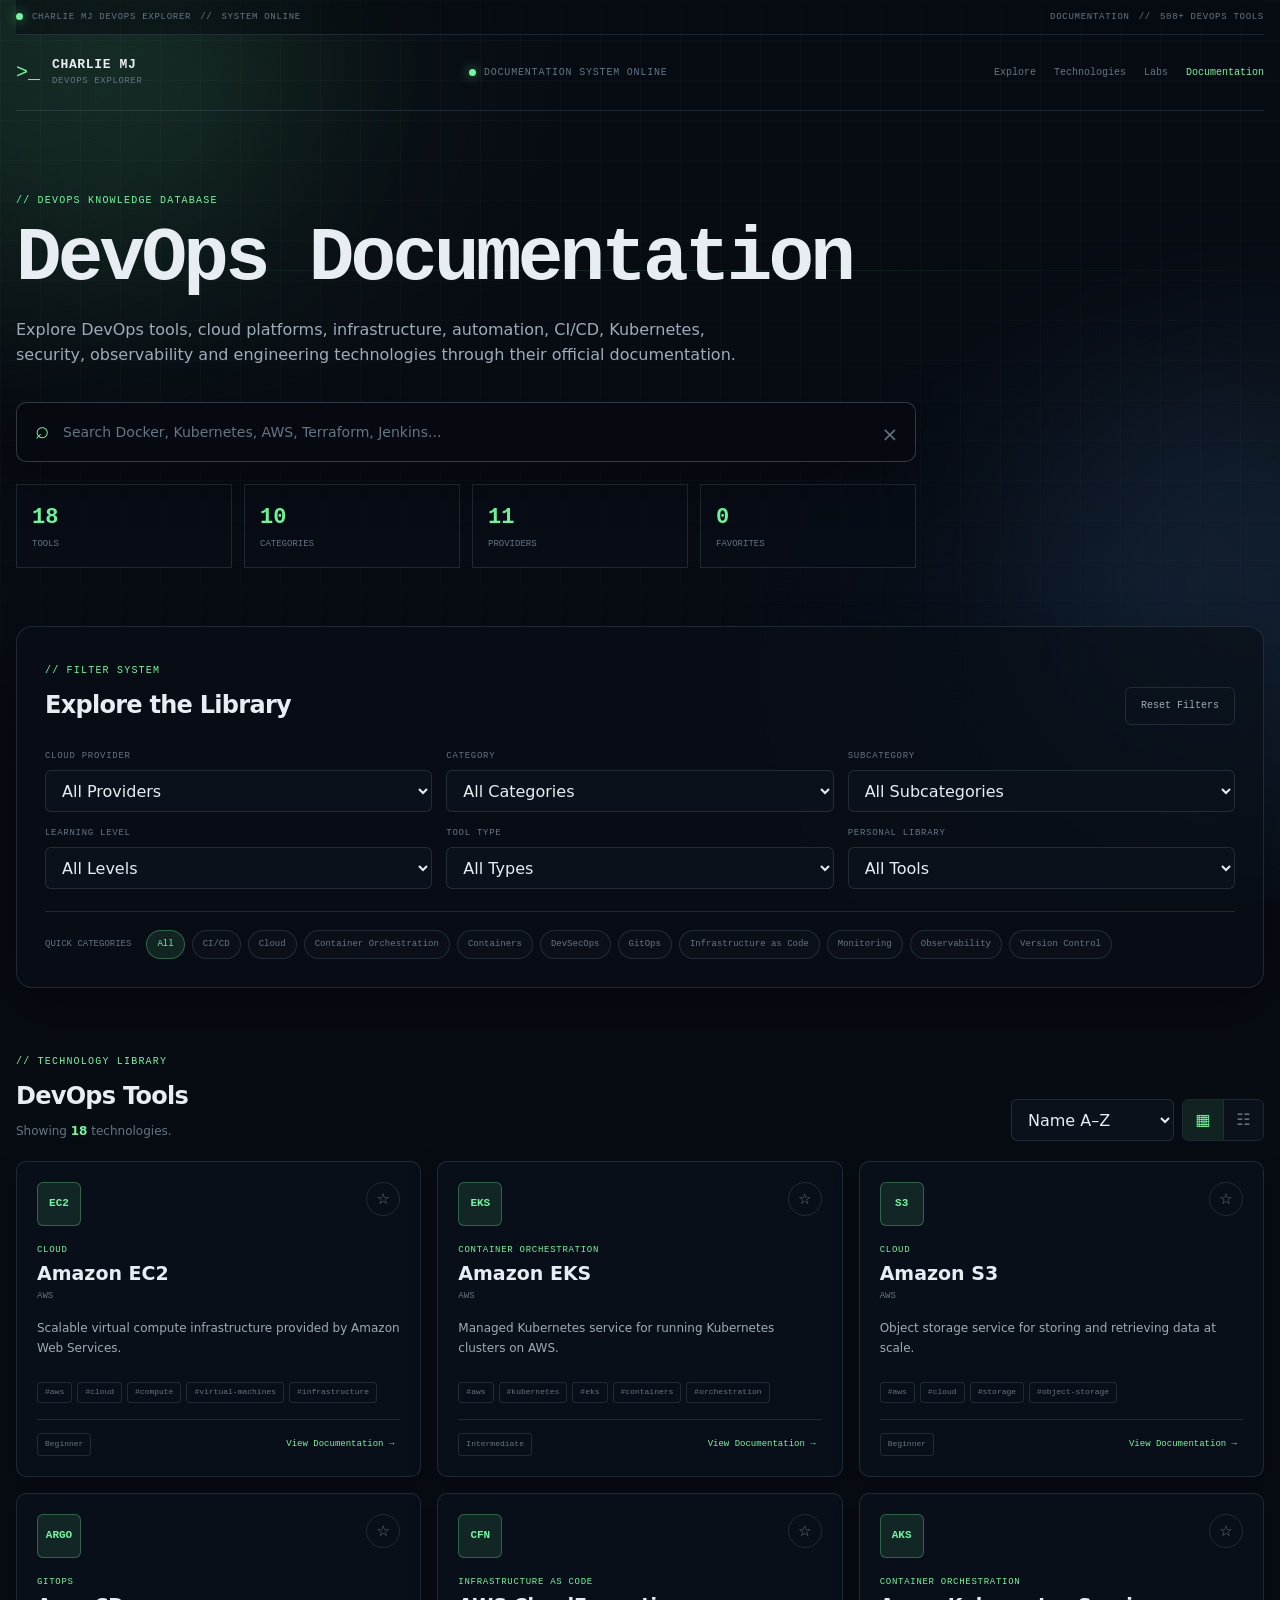
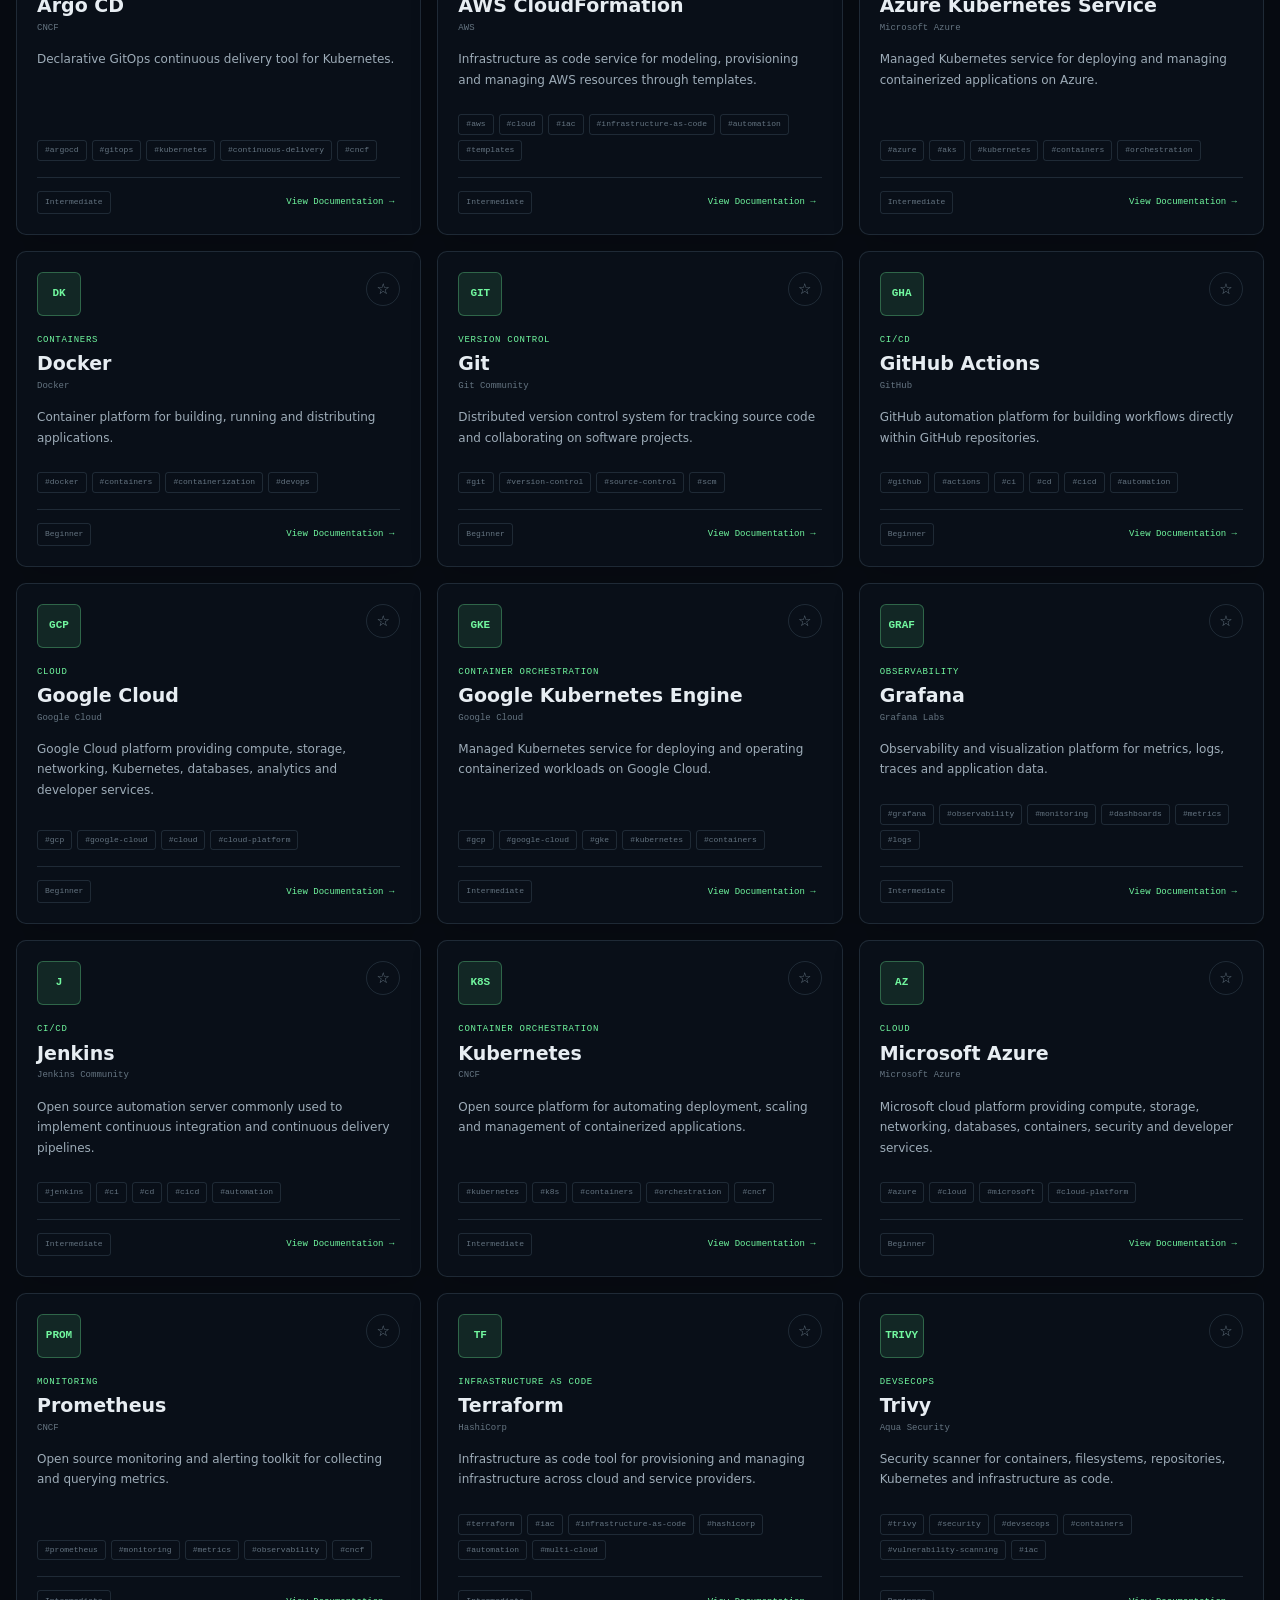
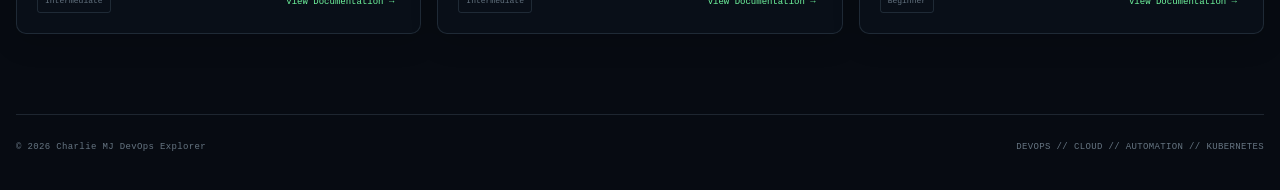
==== pages/devops-documentation/index.html @ eae9e8be "added new page" ====
<!DOCTYPE html>
<html lang="en">

<head>

    <!-- ================================================================
         CHARLIE MJ DEVOPS EXPLORER
         DEVOPS DOCUMENTATION LIBRARY
         ================================================================

         File:
             pages/devops-documentation/index.html

         Purpose:
             Dedicated documentation library for browsing DevOps tools,
             technologies, platforms, frameworks and official resources.

         Data source:
             ../../data/devops-tools.json

         Stylesheet:
             ./css/devops-documentation.css

         JavaScript:
             ./js/devops-documentation.js

         Main project:
             ../../index.html

         ================================================================
         PAGE FEATURES
         ================================================================

         - DevOps documentation search
         - Category filtering
         - Provider filtering
         - Subcategory filtering
         - Learning-level filtering
         - Tool-type filtering
         - Favorites
         - Recently viewed
         - Quick category filters
         - Grid view
         - List view
         - Sorting
         - Tool details modal
         - Official documentation links
         - Official website links
         - GitHub links
         - Tags
         - Related technologies
         - Result counter
         - Responsive layout

         ================================================================
         DESIGN
         ================================================================

         The documentation page uses the same Charlie MJ DevOps Explorer
         branding and technical interface style as the main application.

         ================================================================
    -->


    <!-- ================================================================
         BASIC DOCUMENT SETTINGS
         ================================================================ -->

    <meta charset="UTF-8">


    <!-- Responsive layout for desktop, tablet and mobile -->
    <meta
        name="viewport"
        content="width=device-width, initial-scale=1.0"
    >


    <!-- Search-engine / browser description -->
    <meta
        name="description"
        content="Charlie MJ DevOps Explorer official DevOps documentation library containing DevOps tools, cloud platforms, infrastructure as code, CI/CD, Kubernetes, security, monitoring and more."
    >


    <!-- Browser theme color -->
    <meta
        name="theme-color"
        content="#070b12"
    >


    <!-- Page title -->
    <title>
        DevOps Documentation | Charlie MJ DevOps Explorer
    </title>


    <!-- ================================================================
         FAVICON
         ================================================================

         The favicon is shared with the main application.

         Path from this page:
             pages/devops-documentation/

         Therefore:
             ../../assets/images/favicon.png
         ================================================================ -->

    <link
        rel="icon"
        href="../../assets/images/favicon.png"
    >


    <!-- ================================================================
         DOCUMENTATION PAGE STYLESHEET
         ================================================================ -->

    <link
        rel="stylesheet"
        href="./css/devops-documentation.css"
    >

</head>


<body>


    <!-- ================================================================
         BACKGROUND DECORATION
         ================================================================

         These elements provide the technical grid / terminal-style
         visual background used by the Charlie MJ DevOps Explorer UI.

         They are decorative only and are hidden from screen readers.
         ================================================================ -->

    <div
        class="page-background"
        aria-hidden="true"
    >

        <!-- Technical background grid -->
        <div class="background-grid"></div>

        <!-- Decorative glow -->
        <div class="background-glow background-glow-one"></div>

        <!-- Secondary decorative glow -->
        <div class="background-glow background-glow-two"></div>

        <!-- Terminal-style scan line -->
        <div class="scan-line"></div>

    </div>


    <!-- ================================================================
         APPLICATION SHELL
         ================================================================ -->

    <div class="app-shell">


        <!-- ============================================================
             TOP STATUS BAR
             ============================================================

             This matches the main Charlie MJ DevOps Explorer status
             branding.

             Example:

                 ● CHARLIE MJ DEVOPS EXPLORER
                 //
                 SYSTEM ONLINE

             Keep this branding consistent across all project pages.
             ============================================================ -->

        <div class="top-status">

            <div class="top-status-inner">


                <!-- ====================================================
                     STATUS BAR - LEFT SIDE
                     ==================================================== -->

                <div class="status-left">

                    <!-- Online indicator -->
                    <span
                        class="status-dot"
                        aria-hidden="true"
                    ></span>


                    <!-- Main project name -->
                    <span>
                        CHARLIE MJ DEVOPS EXPLORER
                    </span>


                    <!-- Terminal-style separator -->
                    <span>
                        //
                    </span>


                    <!-- Current system state -->
                    <span>
                        SYSTEM ONLINE
                    </span>

                </div>


                <!-- ====================================================
                     STATUS BAR - RIGHT SIDE
                     ==================================================== -->

                <div class="status-right">

                    <span>
                        DOCUMENTATION
                    </span>

                    <span>
                        //
                    </span>

                    <span>
                        508+ DEVOPS TOOLS
                    </span>

                </div>

            </div>

        </div>


        <!-- ============================================================
             MAIN SITE HEADER
             ============================================================ -->

        <header class="site-header">


            <!-- ========================================================
                 BRAND / TEXT LOGO
                 ========================================================

                 This is the main text-based Charlie MJ logo.

                 It links back to the root homepage.

                 The logo intentionally uses text instead of an image
                 so it remains lightweight and consistent with the
                 main application.
                 ======================================================== -->

            <div class="header-brand">

                <a
                    class="brand-link"
                    href="../../index.html"
                    aria-label="Return to Charlie MJ DevOps Explorer homepage"
                >

                    <!-- Terminal-style logo symbol -->
                    <span
                        class="brand-symbol"
                        aria-hidden="true"
                    >
                        &gt;_
                    </span>


                    <!-- Text logo -->
                    <span class="brand-copy">

                        <strong>
                            CHARLIE MJ
                        </strong>

                        <span>
                            DEVOPS EXPLORER
                        </span>

                    </span>

                </a>

            </div>


            <!-- ========================================================
                 HEADER SYSTEM STATUS
                 ======================================================== -->

            <div class="header-status">

                <!-- Online status indicator -->
                <span
                    class="status-dot"
                    aria-hidden="true"
                ></span>


                <span>
                    DOCUMENTATION SYSTEM ONLINE
                </span>

            </div>


            <!-- ========================================================
                 MAIN NAVIGATION
                 ========================================================

                 Links back to sections of the main homepage.

                 Documentation is marked active because this is the
                 current page.
                 ======================================================== -->

            <nav
                class="header-navigation"
                aria-label="Main navigation"
            >

                <!-- Main Explorer -->
                <a href="../../index.html">
                    Explore
                </a>


                <!-- Technologies section -->
                <a href="../../index.html#technologies">
                    Technologies
                </a>


                <!-- Labs section -->
                <a href="../../index.html#labs">
                    Labs
                </a>


                <!-- Current documentation page -->
                <a
                    class="active"
                    href="./"
                    aria-current="page"
                >
                    Documentation
                </a>

            </nav>

        </header>


        <!-- ============================================================
             MAIN CONTENT
             ============================================================ -->

        <main>


            <!-- ========================================================
                 DOCUMENTATION HERO
                 ======================================================== -->

            <section class="documentation-hero">


                <!-- Terminal-style section label -->
                <div class="hero-terminal-label">
                    // DEVOPS KNOWLEDGE DATABASE
                </div>


                <!-- Main page heading -->
                <h1>
                    DevOps Documentation
                </h1>


                <!-- Page description -->
                <p class="hero-description">

                    Explore DevOps tools, cloud platforms, infrastructure,
                    automation, CI/CD, Kubernetes, security, observability
                    and engineering technologies through their official
                    documentation.

                </p>


                <!-- ====================================================
                     DOCUMENTATION SEARCH
                     ==================================================== -->

                <div class="hero-search">

                    <!-- Accessible search label -->
                    <label
                        class="sr-only"
                        for="toolSearch"
                    >
                        Search DevOps tools
                    </label>


                    <!-- Search icon -->
                    <span
                        class="search-icon"
                        aria-hidden="true"
                    >
                        ⌕
                    </span>


                    <!-- Search input -->
                    <input
                        id="toolSearch"
                        type="search"
                        placeholder="Search Docker, Kubernetes, AWS, Terraform, Jenkins..."
                        autocomplete="off"
                        spellcheck="false"
                    >


                    <!-- Clear search button -->
                    <button
                        id="clearSearch"
                        class="search-clear"
                        type="button"
                        aria-label="Clear search"
                    >
                        ×
                    </button>

                </div>


                <!-- ====================================================
                     DOCUMENTATION STATISTICS
                     ==================================================== -->

                <div class="documentation-stats">


                    <!-- Total tools -->
                    <div class="stat-card">

                        <span
                            id="totalTools"
                            class="stat-value"
                        >
                            0
                        </span>

                        <span class="stat-label">
                            Tools
                        </span>

                    </div>


                    <!-- Total categories -->
                    <div class="stat-card">

                        <span
                            id="totalCategories"
                            class="stat-value"
                        >
                            0
                        </span>

                        <span class="stat-label">
                            Categories
                        </span>

                    </div>


                    <!-- Total providers -->
                    <div class="stat-card">

                        <span
                            id="totalProviders"
                            class="stat-value"
                        >
                            0
                        </span>

                        <span class="stat-label">
                            Providers
                        </span>

                    </div>


                    <!-- User favorites -->
                    <div class="stat-card">

                        <span
                            id="favoriteCount"
                            class="stat-value"
                        >
                            0
                        </span>

                        <span class="stat-label">
                            Favorites
                        </span>

                    </div>

                </div>

            </section>


            <!-- ========================================================
                 FILTER SYSTEM
                 ======================================================== -->

            <section class="filter-section">


                <!-- Section heading -->
                <div class="section-heading">

                    <div>

                        <span class="section-kicker">
                            // FILTER SYSTEM
                        </span>

                        <h2>
                            Explore the Library
                        </h2>

                    </div>


                    <!-- Reset all filters -->
                    <button
                        id="clearFilters"
                        class="secondary-button"
                        type="button"
                    >
                        Reset Filters
                    </button>

                </div>


                <!-- ====================================================
                     FILTER CONTROLS
                     ==================================================== -->

                <div class="filters-grid">


                    <!-- ==================================================
                         CLOUD PROVIDER FILTER
                         ================================================== -->

                    <div class="filter-control">

                        <label for="providerFilter">
                            Cloud Provider
                        </label>

                        <select id="providerFilter">

                            <option value="all">
                                All Providers
                            </option>

                        </select>

                    </div>


                    <!-- ==================================================
                         CATEGORY FILTER
                         ================================================== -->

                    <div class="filter-control">

                        <label for="categoryFilter">
                            Category
                        </label>

                        <select id="categoryFilter">

                            <option value="all">
                                All Categories
                            </option>

                        </select>

                    </div>


                    <!-- ==================================================
                         SUBCATEGORY FILTER
                         ================================================== -->

                    <div class="filter-control">

                        <label for="subcategoryFilter">
                            Subcategory
                        </label>

                        <select id="subcategoryFilter">

                            <option value="all">
                                All Subcategories
                            </option>

                        </select>

                    </div>


                    <!-- ==================================================
                         LEARNING LEVEL FILTER
                         ================================================== -->

                    <div class="filter-control">

                        <label for="levelFilter">
                            Learning Level
                        </label>

                        <select id="levelFilter">

                            <option value="all">
                                All Levels
                            </option>

                            <option value="Beginner">
                                Beginner
                            </option>

                            <option value="Intermediate">
                                Intermediate
                            </option>

                            <option value="Advanced">
                                Advanced
                            </option>

                        </select>

                    </div>


                    <!-- ==================================================
                         TOOL TYPE FILTER
                         ================================================== -->

                    <div class="filter-control">

                        <label for="typeFilter">
                            Tool Type
                        </label>

                        <select id="typeFilter">

                            <option value="all">
                                All Types
                            </option>

                        </select>

                    </div>


                    <!-- ==================================================
                         PERSONAL LIBRARY FILTER
                         ================================================== -->

                    <div class="filter-control">

                        <label for="favoriteFilter">
                            Personal Library
                        </label>

                        <select id="favoriteFilter">

                            <option value="all">
                                All Tools
                            </option>

                            <option value="favorites">
                                Favorites
                            </option>

                            <option value="recent">
                                Recently Viewed
                            </option>

                        </select>

                    </div>

                </div>


                <!-- ====================================================
                     QUICK CATEGORY FILTERS
                     ==================================================== -->

                <div class="category-toolbar">


                    <!-- Toolbar title -->
                    <span class="toolbar-label">
                        Quick Categories
                    </span>


                    <!--
                        JavaScript dynamically creates category buttons
                        inside this container.
                    -->
                    <div
                        id="categoryChips"
                        class="category-chips"
                    ></div>

                </div>

            </section>


            <!-- ========================================================
                 RESULTS TOOLBAR
                 ======================================================== -->

            <section class="results-toolbar">


                <!-- ====================================================
                     RESULTS INFORMATION
                     ==================================================== -->

                <div class="results-summary">

                    <span class="section-kicker">
                        // TECHNOLOGY LIBRARY
                    </span>

                    <h2>
                        DevOps Tools
                    </h2>

                    <p>

                        Showing

                        <strong id="resultCount">
                            0
                        </strong>

                        technologies.

                    </p>

                </div>


                <!-- ====================================================
                     RESULTS CONTROLS
                     ==================================================== -->

                <div class="results-controls">


                    <!-- Sort selector -->
                    <label
                        class="sr-only"
                        for="sortSelect"
                    >
                        Sort tools
                    </label>


                    <select id="sortSelect">

                        <option value="name-asc">
                            Name A–Z
                        </option>

                        <option value="name-desc">
                            Name Z–A
                        </option>

                        <option value="category">
                            Category
                        </option>

                        <option value="level">
                            Learning Level
                        </option>

                    </select>


                    <!-- ==================================================
                         GRID / LIST VIEW SWITCHER
                         ================================================== -->

                    <div
                        class="view-switcher"
                        aria-label="Change result view"
                    >


                        <!-- Grid view -->
                        <button
                            id="gridViewButton"
                            class="view-button active"
                            type="button"
                            aria-label="Grid view"
                            title="Grid view"
                            aria-pressed="true"
                        >
                            ▦
                        </button>


                        <!-- List view -->
                        <button
                            id="listViewButton"
                            class="view-button"
                            type="button"
                            aria-label="List view"
                            title="List view"
                            aria-pressed="false"
                        >
                            ☷
                        </button>

                    </div>

                </div>

            </section>


            <!-- ========================================================
                 DEVOPS TOOL GRID
                 ========================================================

                 JavaScript dynamically renders the documentation cards
                 into this container.
                 ======================================================== -->

            <section
                id="toolGrid"
                class="tool-grid"
                aria-live="polite"
                aria-label="DevOps documentation tools"
            >

                <!--
                    Tool cards are generated by:

                        js/devops-documentation.js
                -->

            </section>


            <!-- ========================================================
                 EMPTY SEARCH STATE
                 ======================================================== -->

            <section
                id="emptyState"
                class="empty-state hidden"
                aria-live="polite"
            >

                <!-- Empty-state icon -->
                <div
                    class="empty-icon"
                    aria-hidden="true"
                >
                    ∅
                </div>


                <!-- Empty-state heading -->
                <h2>
                    No tools found
                </h2>


                <!-- Empty-state description -->
                <p>
                    Try another search term or reset your filters.
                </p>


                <!-- Reset search button -->
                <button
                    id="emptyResetButton"
                    class="primary-button"
                    type="button"
                >
                    Reset Search
                </button>

            </section>

        </main>


        <!-- ============================================================
             TOOL DETAILS MODAL
             ============================================================

             This modal displays detailed information about the selected
             DevOps technology.

             The JavaScript controller fills the fields dynamically.
             ============================================================ -->

        <div
            id="toolModal"
            class="modal hidden"
            role="dialog"
            aria-modal="true"
            aria-labelledby="modalToolName"
        >


            <!-- Modal background overlay -->
            <div class="modal-overlay"></div>


            <!-- Modal content -->
            <div class="modal-panel">


                <!-- ====================================================
                     CLOSE MODAL BUTTON
                     ==================================================== -->

                <button
                    id="closeModal"
                    class="modal-close"
                    type="button"
                    aria-label="Close tool details"
                >
                    ×
                </button>


                <!-- ====================================================
                     MODAL TOOL HEADER
                     ==================================================== -->

                <div class="modal-header">


                    <!-- Tool icon / abbreviation -->
                    <div
                        id="modalToolIcon"
                        class="modal-tool-icon"
                    >
                        DEV
                    </div>


                    <!-- Tool identity -->
                    <div>


                        <!-- Tool category -->
                        <span
                            id="modalToolCategory"
                            class="tool-category"
                        >
                            Category
                        </span>


                        <!-- Tool name -->
                        <h2 id="modalToolName">
                            Tool
                        </h2>


                        <!-- Tool provider -->
                        <p id="modalToolProvider">
                            Provider
                        </p>

                    </div>

                </div>


                <!-- ====================================================
                     TOOL DESCRIPTION
                     ==================================================== -->

                <p
                    id="modalToolDescription"
                    class="modal-description"
                >
                    Tool description.
                </p>


                <!-- ====================================================
                     TOOL METADATA
                     ==================================================== -->

                <div
                    id="modalToolMeta"
                    class="modal-meta"
                >

                    <!--
                        JavaScript inserts metadata such as:

                        - Learning level
                        - Tool type
                        - Category
                        - Subcategory
                        - Provider
                    -->

                </div>


                <!-- ====================================================
                     OFFICIAL RESOURCES
                     ==================================================== -->

                <div class="modal-section">

                    <h3>
                        Official Resources
                    </h3>


                    <div
                        id="modalToolLinks"
                        class="resource-links"
                    >

                        <!--
                            JavaScript inserts:

                            - Official website
                            - Official documentation
                            - GitHub repository
                        -->

                    </div>

                </div>


                <!-- ====================================================
                     TOOL TAGS
                     ==================================================== -->

                <div class="modal-section">

                    <h3>
                        Tags
                    </h3>


                    <div
                        id="modalToolTags"
                        class="tool-tags"
                    >

                        <!-- JavaScript inserts tool tags -->

                    </div>

                </div>


                <!-- ====================================================
                     RELATED TECHNOLOGIES
                     ==================================================== -->

                <div class="modal-section">

                    <h3>
                        Related Technologies
                    </h3>


                    <div
                        id="modalRelatedTools"
                        class="related-tools"
                    >

                        <!--
                            JavaScript inserts related DevOps
                            technologies here.
                        -->

                    </div>

                </div>

            </div>

        </div>


        <!-- ============================================================
             SITE FOOTER
             ============================================================ -->

        <footer class="site-footer">


            <!-- Project copyright -->
            <div>
                © 2026 Charlie MJ DevOps Explorer
            </div>


            <!-- Project technology categories -->
            <div>
                DEVOPS // CLOUD // AUTOMATION // KUBERNETES
            </div>

        </footer>

    </div>


    <!-- ================================================================
         DOCUMENTATION JAVASCRIPT
         ================================================================

         File:
             pages/devops-documentation/js/devops-documentation.js

         The script is loaded after the page markup.

         "defer" ensures the browser parses the HTML first while still
         allowing the script to load without blocking page rendering.

         The JavaScript is responsible for:

             - Loading devops-tools.json
             - Rendering tools
             - Search
             - Filters
             - Sorting
             - Favorites
             - Recently viewed
             - Grid / list view
             - Modal
             - Statistics
             - Category chips
             - Official resource links
             - Related technologies

         ================================================================ -->

    <script
        src="./js/devops-documentation.js"
        defer
    ></script>


</body>

</html>
---- pages/devops-documentation/css/devops-documentation.css ----
/*
================================================================
Charlie MJ DevOps Explorer
DevOps Documentation Library
================================================================

File:
    pages/devops-documentation/css/devops-documentation.css

Purpose:
    Page-specific styling for the DevOps Documentation Library.

Design goals:
    - Match the main Charlie MJ DevOps Explorer visual language.
    - Dark developer-dashboard interface.
    - Technical grid background.
    - Green terminal-style accents.
    - Responsive documentation cards.
    - Desktop grid and compact list views.
    - Search and filter interface.
    - Documentation statistics.
    - Tool details modal.
    - Accessible focus states.
    - Responsive mobile navigation.
    - Reusable CSS variables.

Important:
    This stylesheet belongs only to the documentation page.

    It does NOT modify the root:
        index.html
        css/style.css

================================================================
*/


/* ================================================================
   ROOT VARIABLES
   ================================================================ */

:root {

    /* ------------------------------------------------------------
       Main background colors
       ------------------------------------------------------------ */

    --bg-main: #070b12;

    --bg-secondary: #0b111a;

    --bg-card: rgba(10, 17, 26, 0.86);

    --bg-card-hover: rgba(15, 25, 36, 0.96);


    /* ------------------------------------------------------------
       Border colors
       ------------------------------------------------------------ */

    --border: rgba(126, 150, 170, 0.20);

    --border-strong: rgba(126, 150, 170, 0.35);


    /* ------------------------------------------------------------
       Text colors
       ------------------------------------------------------------ */

    --text-main: #e7edf2;

    --text-secondary: #9eacb8;

    --text-muted: #667582;


    /* ------------------------------------------------------------
       Accent colors
       ------------------------------------------------------------ */

    --accent: #71f79f;

    --accent-soft: rgba(113, 247, 159, 0.10);

    --accent-border: rgba(113, 247, 159, 0.30);


    /* ------------------------------------------------------------
       Supporting colors
       ------------------------------------------------------------ */

    --warning: #f4c95d;

    --danger: #ff6b6b;

    --info: #69b7ff;


    /* ------------------------------------------------------------
       Shadows
       ------------------------------------------------------------ */

    --shadow:
        0 18px 50px rgba(0, 0, 0, 0.30);


    /* ------------------------------------------------------------
       Border radius
       ------------------------------------------------------------ */

    --radius-small: 6px;

    --radius-medium: 10px;

    --radius-large: 16px;


    /* ------------------------------------------------------------
       Main content width
       ------------------------------------------------------------ */

    --content-width: 1440px;


    /* ------------------------------------------------------------
       Monospace font
       ------------------------------------------------------------ */

    --font-mono:
        "SFMono-Regular",
        Consolas,
        "Liberation Mono",
        Menlo,
        monospace;


    /* ------------------------------------------------------------
       Standard interface font
       ------------------------------------------------------------ */

    --font-sans:
        Inter,
        ui-sans-serif,
        system-ui,
        -apple-system,
        BlinkMacSystemFont,
        "Segoe UI",
        sans-serif;

}


/* ================================================================
   GLOBAL RESET
   ================================================================ */

* {
    box-sizing: border-box;
}


/* Smooth anchor scrolling */
html {
    scroll-behavior: smooth;
}


/* Main document body */
body {

    margin: 0;

    min-height: 100vh;

    background: var(--bg-main);

    color: var(--text-main);

    font-family: var(--font-sans);

    line-height: 1.6;

}


/* Consistent form typography */
button,
input,
select {
    font: inherit;
}


/* Remove mobile tap highlight */
button,
a {
    -webkit-tap-highlight-color: transparent;
}


/* Default link appearance */
a {

    color: inherit;

    text-decoration: none;

}


/* ================================================================
   ACCESSIBILITY
   ================================================================ */

/*
    Screen-reader-only elements.

    Used for labels that should remain accessible to assistive
    technologies without being visually displayed.
*/

.sr-only {

    position: absolute;

    width: 1px;

    height: 1px;

    padding: 0;

    margin: -1px;

    overflow: hidden;

    clip: rect(0, 0, 0, 0);

    white-space: nowrap;

    border: 0;

}


/* ================================================================
   BACKGROUND
   ================================================================ */

.page-background {

    position: fixed;

    inset: 0;

    z-index: -1;

    overflow: hidden;

    pointer-events: none;

    background:

        radial-gradient(
            circle at 15% 10%,
            rgba(113, 247, 159, 0.055),
            transparent 28%
        ),

        radial-gradient(
            circle at 85% 75%,
            rgba(50, 130, 255, 0.045),
            transparent 30%
        ),

        var(--bg-main);

}


/* Technical grid */
.background-grid {

    position: absolute;

    inset: 0;

    background-image:

        linear-gradient(
            rgba(255, 255, 255, 0.025) 1px,
            transparent 1px
        ),

        linear-gradient(
            90deg,
            rgba(255, 255, 255, 0.025) 1px,
            transparent 1px
        );

    background-size: 40px 40px;

    mask-image:

        linear-gradient(
            to bottom,
            black 0%,
            rgba(0, 0, 0, 0.75) 55%,
            transparent 100%
        );

}


/* Decorative background glow */
.background-glow {

    position: absolute;

    width: 450px;

    height: 450px;

    border-radius: 50%;

    filter: blur(100px);

    opacity: 0.10;

}


/* Green glow */
.background-glow-one {

    top: -180px;

    left: -180px;

    background: var(--accent);

}


/* Blue glow */
.background-glow-two {

    right: -200px;

    bottom: 10%;

    background: var(--info);

}


/* Terminal-style scan line */
.scan-line {

    position: absolute;

    left: 0;

    right: 0;

    top: 30%;

    height: 1px;

    background:

        linear-gradient(
            90deg,
            transparent,
            rgba(113, 247, 159, 0.12),
            transparent
        );

}


/* ================================================================
   APPLICATION SHELL
   ================================================================ */

.app-shell {

    width:
        min(
            calc(100% - 32px),
            var(--content-width)
        );

    margin: 0 auto;

}


/* ================================================================
   TOP STATUS BAR
   ================================================================

   This section matches the status-bar style used by the main
   Charlie MJ DevOps Explorer homepage.

   Example:

       ● CHARLIE MJ DEVOPS EXPLORER
       //
       SYSTEM ONLINE

   The documentation page adds a small documentation indicator
   on the right side.
   ================================================================ */

.top-status {

    width: 100%;

    border-bottom:
        1px solid var(--border);

    background:
        rgba(7, 11, 18, 0.55);

}


/* Inner status-bar container */
.top-status-inner {

    display: flex;

    align-items: center;

    justify-content: space-between;

    gap: 20px;

    min-height: 34px;

    color: var(--text-muted);

    font-family: var(--font-mono);

    font-size: 9px;

    letter-spacing: 0.08em;

    text-transform: uppercase;

}


/* Left side of status bar */
.status-left {

    display: flex;

    align-items: center;

    flex-wrap: wrap;

    gap: 9px;

}


/* Right side of status bar */
.status-right {

    display: flex;

    align-items: center;

    flex-wrap: wrap;

    justify-content: flex-end;

    gap: 9px;

    color: var(--text-muted);

}


/* Online indicator */
.status-dot {

    width: 7px;

    height: 7px;

    flex: 0 0 7px;

    border-radius: 50%;

    background: var(--accent);

    box-shadow:
        0 0 12px rgba(113, 247, 159, 0.70);

}


/* ================================================================
   MAIN HEADER
   ================================================================ */

.site-header {

    display: grid;

    grid-template-columns:
        auto
        1fr
        auto;

    align-items: center;

    gap: 30px;

    min-height: 76px;

    border-bottom:
        1px solid var(--border);

}


/* ================================================================
   TEXT BRAND / LOGO
   ================================================================ */

.brand-link {

    display: inline-flex;

    align-items: center;

    gap: 12px;

}


/* Terminal logo symbol */
.brand-symbol {

    color: var(--accent);

    font-family: var(--font-mono);

    font-size: 20px;

}


/* Brand text */
.brand-copy {

    display: flex;

    flex-direction: column;

    line-height: 1.1;

    font-family: var(--font-mono);

    letter-spacing: 0.04em;

}


/* Main brand name */
.brand-copy strong {

    font-size: 13px;

}


/* Secondary brand name */
.brand-copy span {

    margin-top: 4px;

    color: var(--text-muted);

    font-size: 9px;

}


/* ================================================================
   HEADER SYSTEM STATUS
   ================================================================ */

.header-status {

    justify-self: center;

    display: flex;

    align-items: center;

    gap: 8px;

    color: var(--text-muted);

    font-family: var(--font-mono);

    font-size: 10px;

    letter-spacing: 0.08em;

}


/* ================================================================
   HEADER NAVIGATION
   ================================================================ */

.header-navigation {

    display: flex;

    align-items: center;

    gap: 18px;

    font-family: var(--font-mono);

    font-size: 10px;

    color: var(--text-muted);

}


/* Navigation hover / active state */
.header-navigation a {

    transition:
        color 160ms ease,
        opacity 160ms ease;

}


/* Active navigation item */
.header-navigation a:hover,
.header-navigation a.active {

    color: var(--accent);

}


/* ================================================================
   HERO
   ================================================================ */

.documentation-hero {

    padding:
        82px
        0
        58px;

}


/* Terminal section label */
.hero-terminal-label,
.section-kicker {

    color: var(--accent);

    font-family: var(--font-mono);

    font-size: 10px;

    letter-spacing: 0.12em;

    text-transform: uppercase;

}


/* Main documentation title */
.documentation-hero h1 {

    max-width: 900px;

    margin:
        12px
        0
        18px;

    font-family: var(--font-mono);

    font-size:
        clamp(36px, 6vw, 76px);

    line-height: 1.02;

    letter-spacing: -0.05em;

}


/* Hero description */
.hero-description {

    max-width: 760px;

    margin: 0;

    color: var(--text-secondary);

    font-size: 16px;

}


/* ================================================================
   DOCUMENTATION SEARCH
   ================================================================ */

.hero-search {

    position: relative;

    display: flex;

    align-items: center;

    max-width: 900px;

    margin-top: 34px;

    border:
        1px solid var(--border-strong);

    border-radius: var(--radius-medium);

    background:
        rgba(6, 10, 16, 0.84);

    box-shadow: var(--shadow);

    transition:
        border-color 160ms ease,
        box-shadow 160ms ease;

}


/* Search focus state */
.hero-search:focus-within {

    border-color: var(--accent-border);

    box-shadow:
        0 0 0 3px
        rgba(113, 247, 159, 0.05);

}


/* Search icon */
.search-icon {

    padding-left: 18px;

    color: var(--accent);

    font-family: var(--font-mono);

    font-size: 24px;

}


/* Search input */
.hero-search input {

    width: 100%;

    padding:
        18px
        44px
        18px
        14px;

    border: 0;

    outline: 0;

    background: transparent;

    color: var(--text-main);

    font-size: 14px;

}


/* Search placeholder */
.hero-search input::placeholder {

    color: var(--text-muted);

}


/* Clear search button */
.search-clear {

    position: absolute;

    right: 10px;

    width: 30px;

    height: 30px;

    border: 0;

    border-radius: 50%;

    background: transparent;

    color: var(--text-muted);

    cursor: pointer;

    font-size: 20px;

}


/* Clear button hover */
.search-clear:hover {

    color: var(--accent);

}


/* ================================================================
   DOCUMENTATION STATISTICS
   ================================================================ */

.documentation-stats {

    display: grid;

    grid-template-columns:
        repeat(4, minmax(0, 1fr));

    gap: 12px;

    max-width: 900px;

    margin-top: 22px;

}


/* Individual statistic card */
.stat-card {

    padding: 15px;

    border:
        1px solid var(--border);

    background:
        rgba(9, 15, 23, 0.65);

}


/* Statistic number */
.stat-value {

    display: block;

    color: var(--accent);

    font-family: var(--font-mono);

    font-size: 22px;

    font-weight: 700;

}


/* Statistic label */
.stat-label {

    display: block;

    margin-top: 2px;

    color: var(--text-muted);

    font-family: var(--font-mono);

    font-size: 9px;

    text-transform: uppercase;

}


/* ================================================================
   FILTER SECTION
   ================================================================ */

.filter-section {

    padding: 28px;

    border:
        1px solid var(--border);

    border-radius: var(--radius-large);

    background:
        rgba(9, 15, 23, 0.70);

    box-shadow: var(--shadow);

}


/* Filter heading */
.section-heading {

    display: flex;

    justify-content: space-between;

    align-items: end;

    gap: 20px;

    margin-bottom: 24px;

}


/* Section headings */
.section-heading h2,
.results-summary h2 {

    margin:
        6px
        0
        0;

    font-size: 24px;

    letter-spacing: -0.03em;

}


/* ================================================================
   FILTER GRID
   ================================================================ */

.filters-grid {

    display: grid;

    grid-template-columns:
        repeat(3, minmax(0, 1fr));

    gap: 14px;

}


/* Individual filter */
.filter-control {

    display: flex;

    flex-direction: column;

    gap: 7px;

}


/* Filter label */
.filter-control label {

    color: var(--text-muted);

    font-family: var(--font-mono);

    font-size: 9px;

    letter-spacing: 0.08em;

    text-transform: uppercase;

}


/* Filter select */
.filter-control select,
.results-controls select {

    min-height: 42px;

    padding:
        0
        12px;

    border:
        1px solid var(--border);

    border-radius: var(--radius-small);

    outline: none;

    background: var(--bg-secondary);

    color: var(--text-main);

    cursor: pointer;

}


/* Filter focus */
.filter-control select:focus,
.results-controls select:focus {

    border-color: var(--accent-border);

}


/* ================================================================
   BUTTONS
   ================================================================ */

.primary-button,
.secondary-button {

    border-radius: var(--radius-small);

    padding:
        10px
        15px;

    cursor: pointer;

    font-family: var(--font-mono);

    font-size: 10px;

    transition:
        background 160ms ease,
        border-color 160ms ease,
        color 160ms ease;

}


/* Primary button */
.primary-button {

    border:
        1px solid var(--accent-border);

    background:
        var(--accent-soft);

    color: var(--accent);

}


/* Secondary button */
.secondary-button {

    border:
        1px solid var(--border);

    background: transparent;

    color: var(--text-secondary);

}


/* Primary hover */
.primary-button:hover {

    background:
        rgba(113, 247, 159, 0.17);

}


/* Secondary hover */
.secondary-button:hover {

    border-color: var(--accent-border);

    color: var(--accent);

}


/* ================================================================
   CATEGORY CHIPS
   ================================================================ */

.category-toolbar {

    display: flex;

    align-items: center;

    gap: 15px;

    margin-top: 22px;

    padding-top: 18px;

    border-top:
        1px solid var(--border);

}


/* Category toolbar label */
.toolbar-label {

    flex: 0 0 auto;

    color: var(--text-muted);

    font-family: var(--font-mono);

    font-size: 9px;

    text-transform: uppercase;

}


/* Category chips container */
.category-chips {

    display: flex;

    flex-wrap: wrap;

    gap: 7px;

}


/* Individual category chip */
.category-chip {

    padding:
        6px
        10px;

    border:
        1px solid var(--border);

    border-radius: 99px;

    background:
        rgba(255, 255, 255, 0.015);

    color: var(--text-muted);

    cursor: pointer;

    font-family: var(--font-mono);

    font-size: 9px;

}


/* Category chip hover / active */
.category-chip:hover,
.category-chip.active {

    border-color: var(--accent-border);

    background:
        var(--accent-soft);

    color: var(--accent);

}


/* ================================================================
   RESULTS TOOLBAR
   ================================================================ */

.results-toolbar {

    display: flex;

    justify-content: space-between;

    align-items: end;

    gap: 20px;

    margin-top: 58px;

    margin-bottom: 20px;

}


/* Results description */
.results-summary p {

    margin:
        6px
        0
        0;

    color: var(--text-muted);

    font-size: 12px;

}


/* Result count */
.results-summary strong {

    color: var(--accent);

}


/* Results controls */
.results-controls {

    display: flex;

    align-items: center;

    gap: 8px;

}


/* Sort dropdown */
.results-controls select {

    min-width: 150px;

}


/* ================================================================
   GRID / LIST VIEW SWITCHER
   ================================================================ */

.view-switcher {

    display: flex;

    border:
        1px solid var(--border);

    border-radius: var(--radius-small);

    overflow: hidden;

}


/* View button */
.view-button {

    width: 40px;

    height: 40px;

    border: 0;

    background: var(--bg-secondary);

    color: var(--text-muted);

    cursor: pointer;

}


/* Separator between view buttons */
.view-button + .view-button {

    border-left:
        1px solid var(--border);

}


/* Active / hover view button */
.view-button:hover,
.view-button.active {

    background: var(--accent-soft);

    color: var(--accent);

}


/* ================================================================
   DEVOPS TOOL GRID
   ================================================================ */

.tool-grid {

    display: grid;

    grid-template-columns:
        repeat(3, minmax(0, 1fr));

    gap: 16px;

}


/* ================================================================
   DEVOPS TOOL CARD
   ================================================================ */

.tool-card {

    position: relative;

    display: flex;

    flex-direction: column;

    min-height: 290px;

    padding: 20px;

    border:
        1px solid var(--border);

    border-radius: var(--radius-medium);

    background:
        var(--bg-card);

    box-shadow:
        0 8px 28px rgba(0, 0, 0, 0.16);

    transition:
        transform 180ms ease,
        border-color 180ms ease,
        background 180ms ease;

}


/* Card hover */
.tool-card:hover {

    transform:
        translateY(-3px);

    border-color:
        var(--border-strong);

    background:
        var(--bg-card-hover);

}


/* Tool card header */
.tool-card-header {

    display: flex;

    align-items: flex-start;

    justify-content: space-between;

    gap: 12px;

}


/* Tool icon */
.tool-icon {

    display: grid;

    place-items: center;

    width: 44px;

    height: 44px;

    flex: 0 0 44px;

    border:
        1px solid var(--accent-border);

    border-radius: var(--radius-small);

    background:
        var(--accent-soft);

    color: var(--accent);

    font-family: var(--font-mono);

    font-size: 11px;

    font-weight: 700;

}


/* Favorite button */
.favorite-button {

    width: 34px;

    height: 34px;

    border:
        1px solid var(--border);

    border-radius: 50%;

    background: transparent;

    color: var(--text-muted);

    cursor: pointer;

    font-size: 15px;

}


/* Favorite hover / active */
.favorite-button:hover,
.favorite-button.active {

    border-color: var(--accent-border);

    color: var(--accent);

}


/* Tool category */
.tool-category {

    display: inline-block;

    margin-top: 17px;

    color: var(--accent);

    font-family: var(--font-mono);

    font-size: 9px;

    letter-spacing: 0.08em;

    text-transform: uppercase;

}


/* Tool name */
.tool-name {

    margin:
        5px
        0
        0;

    font-size: 19px;

    line-height: 1.25;

}


/* Tool provider */
.tool-provider {

    margin-top: 3px;

    color: var(--text-muted);

    font-family: var(--font-mono);

    font-size: 9px;

}


/* Tool description */
.tool-description {

    margin:
        14px
        0;

    color: var(--text-secondary);

    font-size: 12px;

    line-height: 1.7;

}


/* Tool tags */
.tool-tags {

    display: flex;

    flex-wrap: wrap;

    gap: 5px;

    margin-top: auto;

    padding-top: 10px;

}


/* Individual tool tag */
.tool-tag {

    padding:
        3px
        7px;

    border:
        1px solid var(--border);

    border-radius: 3px;

    color: var(--text-muted);

    font-family: var(--font-mono);

    font-size: 8px;

}


/* Tool card footer */
.tool-card-footer {

    display: flex;

    align-items: center;

    justify-content: space-between;

    gap: 8px;

    margin-top: 16px;

    padding-top: 13px;

    border-top:
        1px solid var(--border);

}


/* Learning level badge */
.level-badge {

    padding:
        4px
        7px;

    border:
        1px solid var(--border);

    border-radius: 3px;

    color: var(--text-muted);

    font-family: var(--font-mono);

    font-size: 8px;

}


/* Open tool button */
.tool-open-button {

    border: 0;

    background: transparent;

    color: var(--accent);

    cursor: pointer;

    font-family: var(--font-mono);

    font-size: 9px;

}


/* Open button hover */
.tool-open-button:hover {

    text-decoration: underline;

}


/* ================================================================
   LIST VIEW
   ================================================================ */

.tool-grid.list-view {

    grid-template-columns: 1fr;

}


/* List card layout */
.tool-grid.list-view .tool-card {

    min-height: 0;

    display: grid;

    grid-template-columns:
        auto
        minmax(180px, 0.8fr)
        minmax(280px, 1.8fr)
        auto;

    align-items: center;

    gap: 18px;

}


/* List card header */
.tool-grid.list-view .tool-card-header {

    display: block;

}


/* List favorite button */
.tool-grid.list-view .favorite-button {

    position: absolute;

    top: 12px;

    right: 12px;

}


/* List category */
.tool-grid.list-view .tool-category {

    margin-top: 0;

}


/* List description */
.tool-grid.list-view .tool-description {

    margin: 0;

}


/* List tags */
.tool-grid.list-view .tool-tags {

    margin: 0;

    padding: 0;

}


/* List footer */
.tool-grid.list-view .tool-card-footer {

    margin: 0;

    padding: 0;

    border: 0;

}


/* ================================================================
   EMPTY STATE
   ================================================================ */

.empty-state {

    padding:
        80px
        20px;

    text-align: center;

    border:
        1px dashed var(--border-strong);

    border-radius: var(--radius-large);

    background:
        rgba(9, 15, 23, 0.45);

}


/* Generic hidden utility */
.empty-state.hidden,
.hidden {

    display: none !important;

}


/* Empty state icon */
.empty-icon {

    color: var(--accent);

    font-family: var(--font-mono);

    font-size: 40px;

}


/* Empty state heading */
.empty-state h2 {

    margin:
        12px
        0
        5px;

}


/* Empty state description */
.empty-state p {

    margin:
        0
        0
        20px;

    color: var(--text-muted);

}


/* ================================================================
   TOOL DETAILS MODAL
   ================================================================ */

.modal {

    position: fixed;

    inset: 0;

    z-index: 1000;

    display: grid;

    place-items: center;

    padding: 20px;

}


/* Hidden modal */
.modal.hidden {

    display: none;

}


/* Modal overlay */
.modal-overlay {

    position: absolute;

    inset: 0;

    background:
        rgba(0, 0, 0, 0.76);

    backdrop-filter:
        blur(8px);

}


/* Modal content */
.modal-panel {

    position: relative;

    z-index: 1;

    width:
        min(
            760px,
            100%
        );

    max-height: 90vh;

    overflow-y: auto;

    padding: 28px;

    border:
        1px solid var(--border-strong);

    border-radius: var(--radius-large);

    background:
        #0a1018;

    box-shadow:
        0 30px 100px rgba(0, 0, 0, 0.55);

}


/* Modal close button */
.modal-close {

    position: absolute;

    top: 14px;

    right: 14px;

    width: 36px;

    height: 36px;

    border:
        1px solid var(--border);

    border-radius: 50%;

    background: transparent;

    color: var(--text-muted);

    cursor: pointer;

    font-size: 22px;

}


/* Modal close hover */
.modal-close:hover {

    color: var(--accent);

    border-color: var(--accent-border);

}


/* Modal header */
.modal-header {

    display: flex;

    align-items: center;

    gap: 16px;

    padding-right: 45px;

}


/* Modal tool icon */
.modal-tool-icon {

    display: grid;

    place-items: center;

    width: 58px;

    height: 58px;

    flex: 0 0 58px;

    border:
        1px solid var(--accent-border);

    background:
        var(--accent-soft);

    color: var(--accent);

    font-family: var(--font-mono);

    font-size: 12px;

    font-weight: 700;

}


/* Modal title */
.modal-header h2 {

    margin:
        4px
        0
        0;

    font-size: 27px;

}


/* Modal provider */
.modal-header p {

    margin:
        2px
        0;

    color: var(--text-muted);

    font-family: var(--font-mono);

    font-size: 10px;

}


/* Modal description */
.modal-description {

    margin:
        24px
        0;

    color: var(--text-secondary);

    line-height: 1.8;

}


/* Modal section */
.modal-section {

    margin-top: 25px;

}


/* Modal section heading */
.modal-section h3 {

    margin:
        0
        0
        12px;

    color: var(--text-main);

    font-family: var(--font-mono);

    font-size: 13px;

}


/* Modal metadata */
.modal-meta {

    display: flex;

    flex-wrap: wrap;

    gap: 7px;

}


/* Metadata item */
.meta-item {

    padding:
        6px
        9px;

    border:
        1px solid var(--border);

    color: var(--text-muted);

    font-family: var(--font-mono);

    font-size: 9px;

}


/* ================================================================
   OFFICIAL RESOURCE LINKS
   ================================================================ */

.resource-links {

    display: grid;

    grid-template-columns:
        repeat(3, 1fr);

    gap: 8px;

}


/* Resource link */
.resource-link {

    padding:
        11px;

    border:
        1px solid var(--border);

    background:
        rgba(255, 255, 255, 0.015);

    color: var(--text-secondary);

    font-family: var(--font-mono);

    font-size: 9px;

    text-align: center;

}


/* Resource link hover */
.resource-link:hover {

    border-color: var(--accent-border);

    color: var(--accent);

}


/* ================================================================
   RELATED TECHNOLOGIES
   ================================================================ */

.related-tools {

    display: flex;

    flex-wrap: wrap;

    gap: 7px;

}


/* Related technology button */
.related-tool {

    padding:
        7px
        9px;

    border:
        1px solid var(--border);

    background: transparent;

    color: var(--text-muted);

    cursor: pointer;

    font-family: var(--font-mono);

    font-size: 9px;

}


/* Related technology hover */
.related-tool:hover {

    border-color: var(--accent-border);

    color: var(--accent);

}


/* ================================================================
   FOOTER
   ================================================================ */

.site-footer {

    display: flex;

    justify-content: space-between;

    gap: 20px;

    margin-top: 80px;

    padding:
        25px
        0
        35px;

    border-top:
        1px solid var(--border);

    color: var(--text-muted);

    font-family: var(--font-mono);

    font-size: 9px;

    letter-spacing: 0.04em;

}


/* ================================================================
   RESPONSIVE DESIGN
   ================================================================ */


/* ================================================================
   TABLET / SMALL DESKTOP
   ================================================================ */

@media (max-width: 1100px) {

    /* Two-column tool grid */
    .tool-grid {

        grid-template-columns:
            repeat(2, minmax(0, 1fr));

    }


    /* Header changes to two rows */
    .site-header {

        grid-template-columns:
            1fr
            auto;

    }


    /* Move status toward the right */
    .header-status {

        justify-self: end;

    }


    /* Navigation occupies full row */
    .header-navigation {

        grid-column: 1 / -1;

        padding-bottom: 15px;

    }

}


/* ================================================================
   TABLET
   ================================================================ */

@media (max-width: 800px) {

    /* Reduce hero spacing */
    .documentation-hero {

        padding-top: 55px;

    }


    /* Two-column filter layout */
    .filters-grid {

        grid-template-columns:
            1fr
            1fr;

    }


    /* Two-column statistics */
    .documentation-stats {

        grid-template-columns:
            repeat(2, 1fr);

    }


    /* Stack result toolbar */
    .results-toolbar {

        align-items: flex-start;

        flex-direction: column;

    }


    /* List view becomes a normal card */
    .tool-grid.list-view .tool-card {

        display: flex;

    }


    /* Resource buttons stack */
    .resource-links {

        grid-template-columns: 1fr;

    }


    /* Status bar can wrap */
    .top-status-inner {

        min-height: 38px;

    }

}


/* ================================================================
   MOBILE
   ================================================================ */

@media (max-width: 620px) {

    /* Smaller page margins */
    .app-shell {

        width:
            min(
                calc(100% - 20px),
                var(--content-width)
            );

    }


    /* Compact top status bar */
    .top-status-inner {

        align-items: flex-start;

        flex-direction: column;

        gap: 5px;

        padding:
            9px
            0;

    }


    /* Status-left wrapping */
    .status-left {

        width: 100%;

    }


    /* Status-right becomes full width */
    .status-right {

        justify-content: flex-start;

        width: 100%;

    }


    /* Stack main header */
    .site-header {

        display: flex;

        flex-direction: column;

        align-items: flex-start;

        gap: 14px;

        padding:
            18px
            0;

    }


    /* Align header status to left */
    .header-status {

        align-self: flex-start;

    }


    /* Horizontal navigation */
    .header-navigation {

        width: 100%;

        overflow-x: auto;

        padding-bottom: 3px;

    }


    /* Documentation hero */
    .documentation-hero {

        padding:
            45px
            0
            35px;

    }


    /* Mobile documentation title */
    .documentation-hero h1 {

        font-size: 40px;

    }


    /* Compact filter section */
    .filter-section {

        padding: 18px;

    }


    /* Single-column filters */
    .filters-grid {

        grid-template-columns: 1fr;

    }


    /* Stack category toolbar */
    .category-toolbar {

        align-items: flex-start;

        flex-direction: column;

    }


    /* Single-column tool cards */
    .tool-grid {

        grid-template-columns: 1fr;

    }


    /* Results controls use full width */
    .results-controls {

        width: 100%;

    }


    /* Sort selector expands */
    .results-controls select {

        flex: 1;

    }


    /* Stack footer */
    .site-footer {

        flex-direction: column;

    }


    /* Smaller modal padding */
    .modal-panel {

        padding: 20px;

    }


    /* Stack modal header on very small screens */
    .modal-header {

        align-items: flex-start;

    }

}


/* ================================================================
   VERY SMALL MOBILE DEVICES
   ================================================================ */

@media (max-width: 420px) {

    /* Smaller brand */
    .brand-symbol {

        font-size: 17px;

    }


    .brand-copy strong {

        font-size: 11px;

    }


    .brand-copy span {

        font-size: 8px;

    }


    /* Smaller status text */
    .top-status-inner {

        font-size: 8px;

    }


    /* Smaller hero title */
    .documentation-hero h1 {

        font-size: 34px;

    }


    /* Statistics become a single column */
    .documentation-stats {

        grid-template-columns: 1fr;

    }


    /* Smaller filter section */
    .filter-section {

        padding: 15px;

    }


    /* Smaller tool cards */
    .tool-card {

        padding: 16px;

    }

}


/* ================================================================
   KEYBOARD FOCUS STATES
   ================================================================

   Provides a visible focus indicator for keyboard users.
   ================================================================ */

a:focus-visible,
button:focus-visible,
input:focus-visible,
select:focus-visible {

    outline:
        2px solid var(--accent);

    outline-offset: 3px;

}


/* ================================================================
   REDUCED MOTION
   ================================================================

   Respect operating-system accessibility preferences by reducing
   animations and transitions for users who request less motion.
   ================================================================ */

@media (prefers-reduced-motion: reduce) {

    html {

        scroll-behavior: auto;

    }


    *,
    *::before,
    *::after {

        animation-duration: 0.01ms !important;

        animation-iteration-count: 1 !important;

        transition-duration: 0.01ms !important;

        scroll-behavior: auto !important;

    }

}
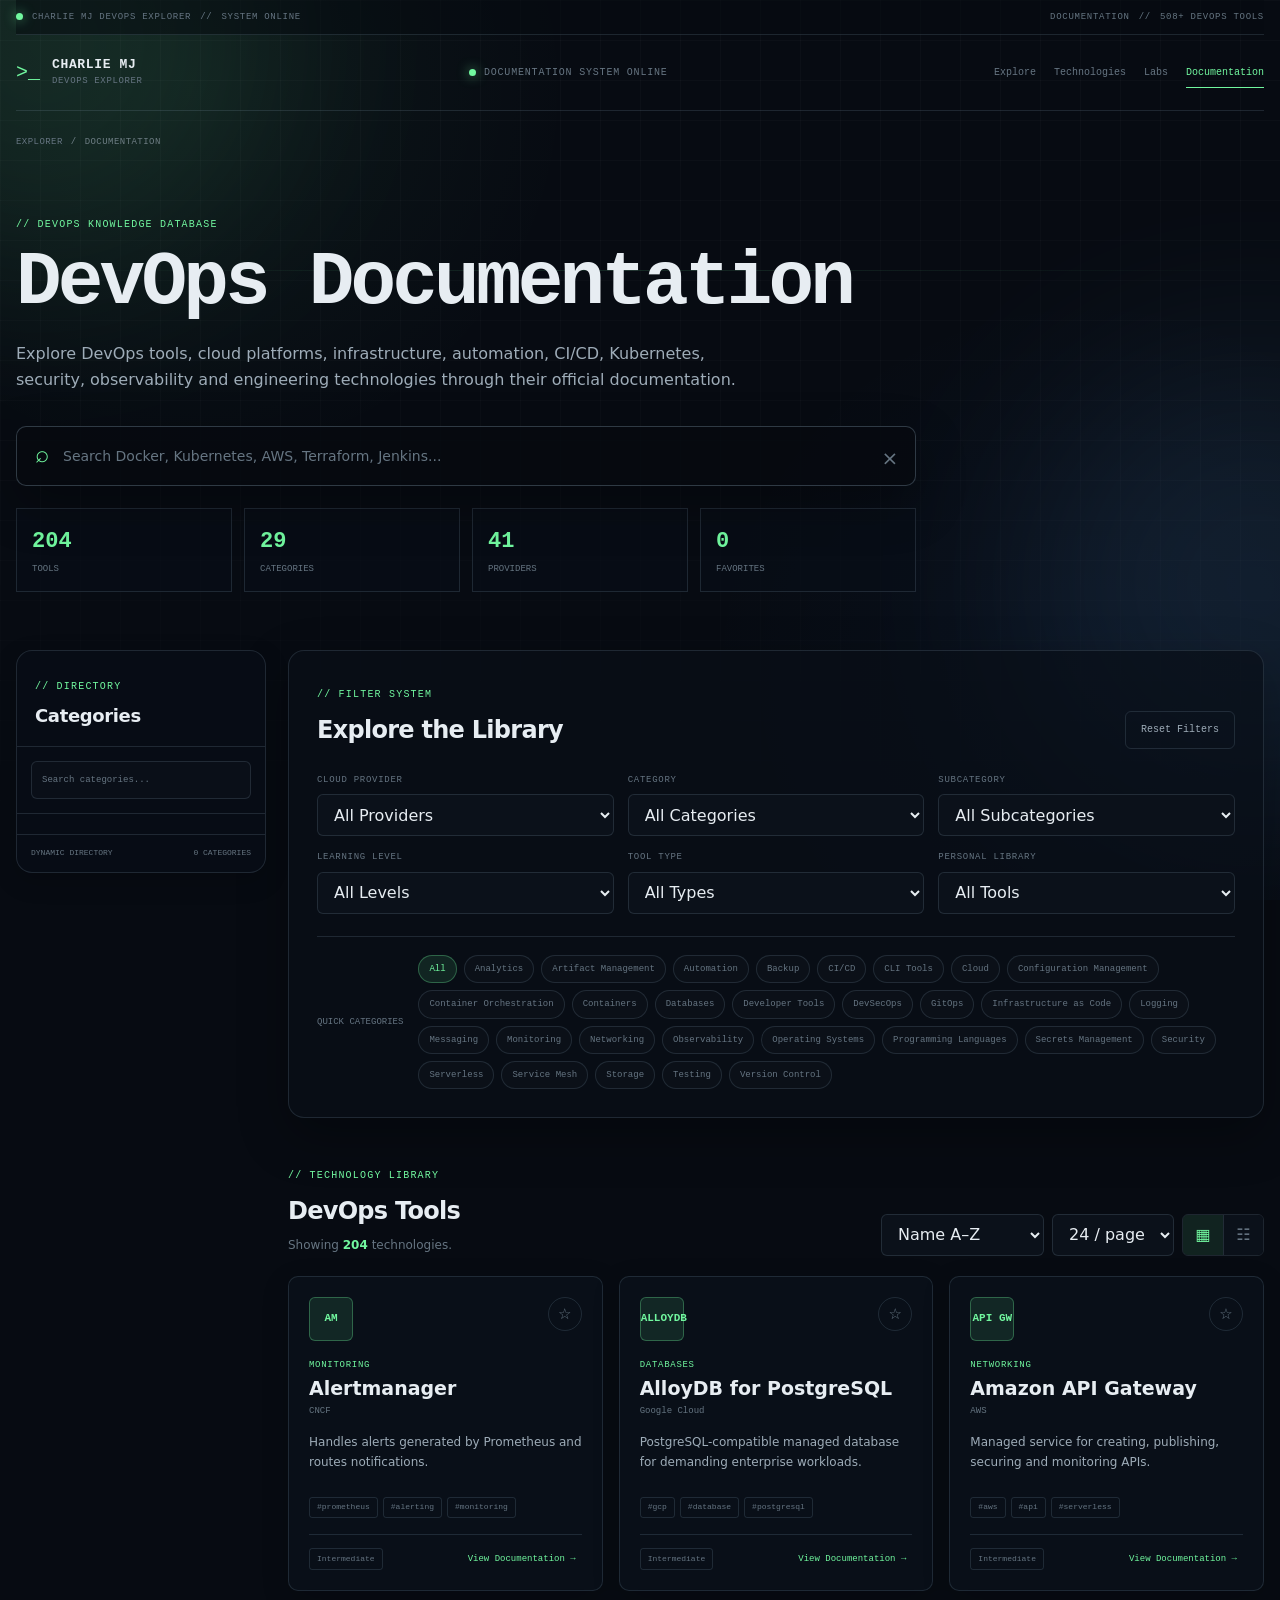
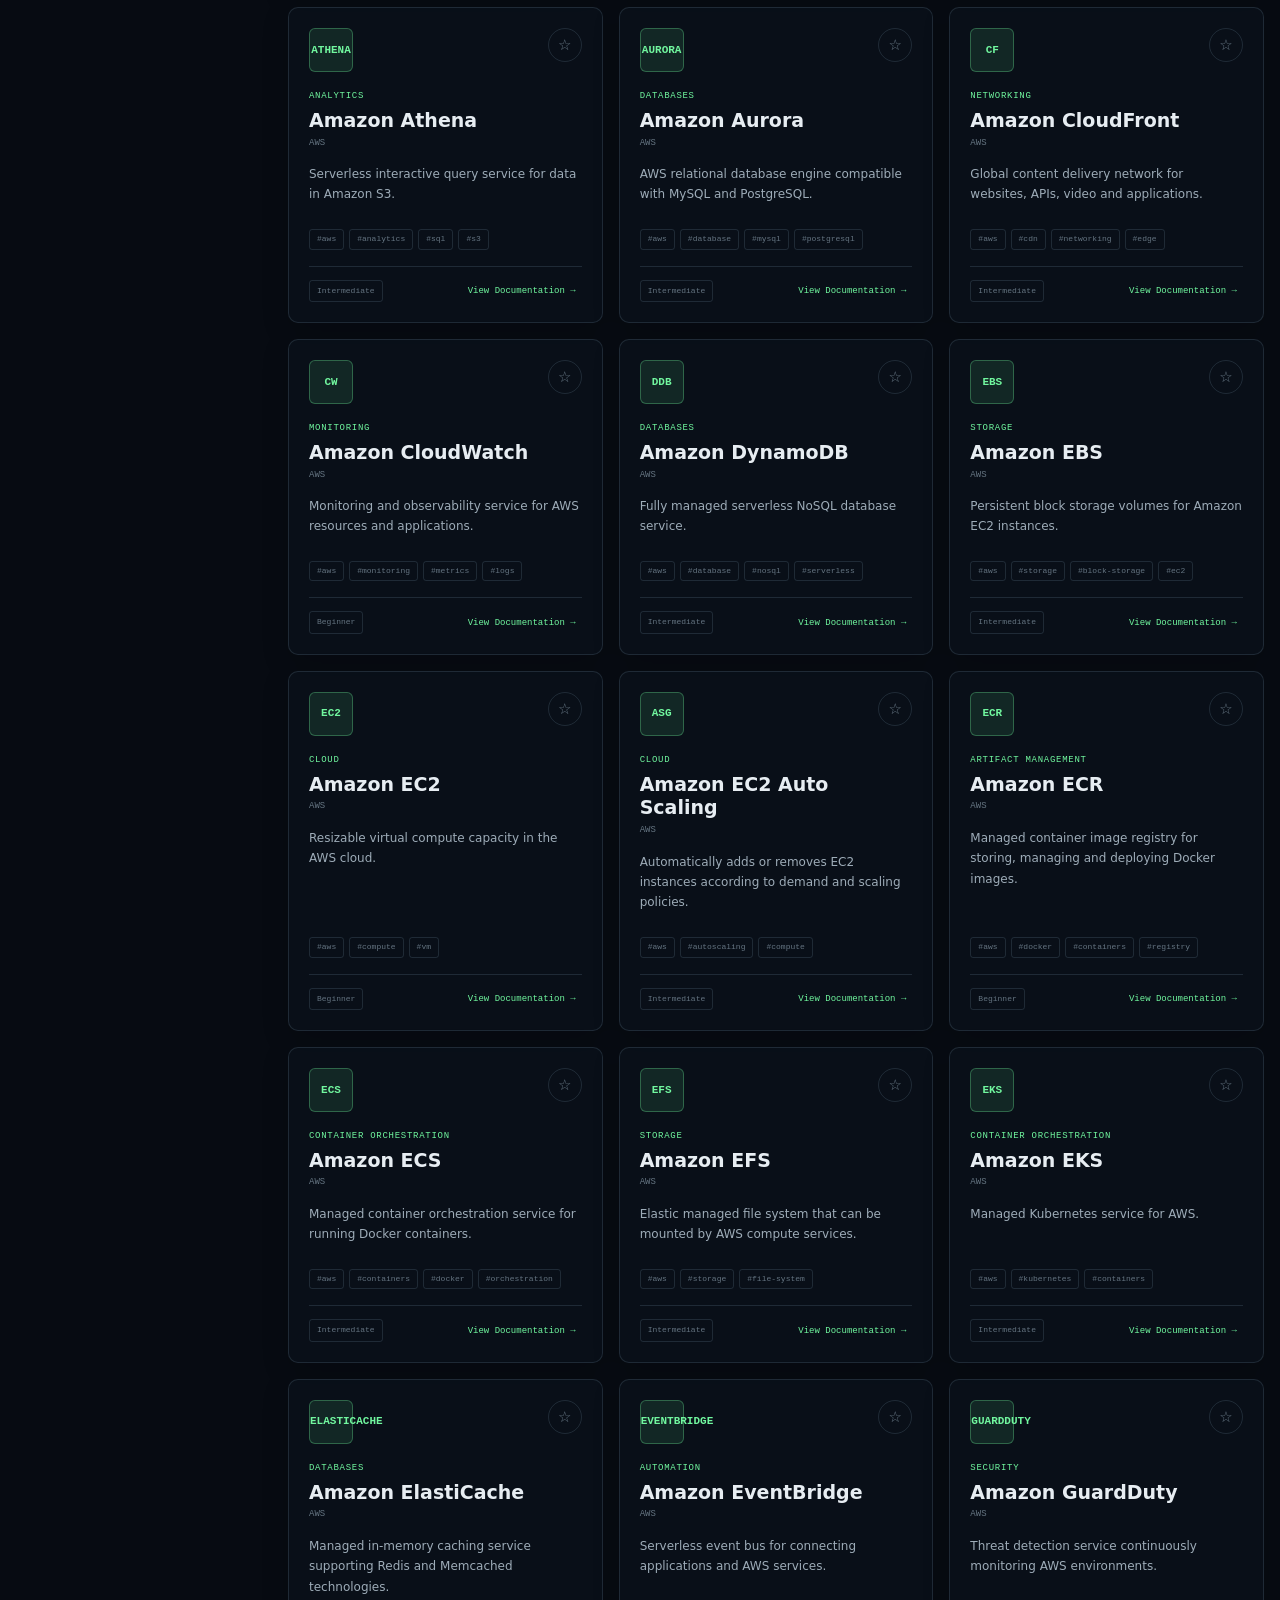
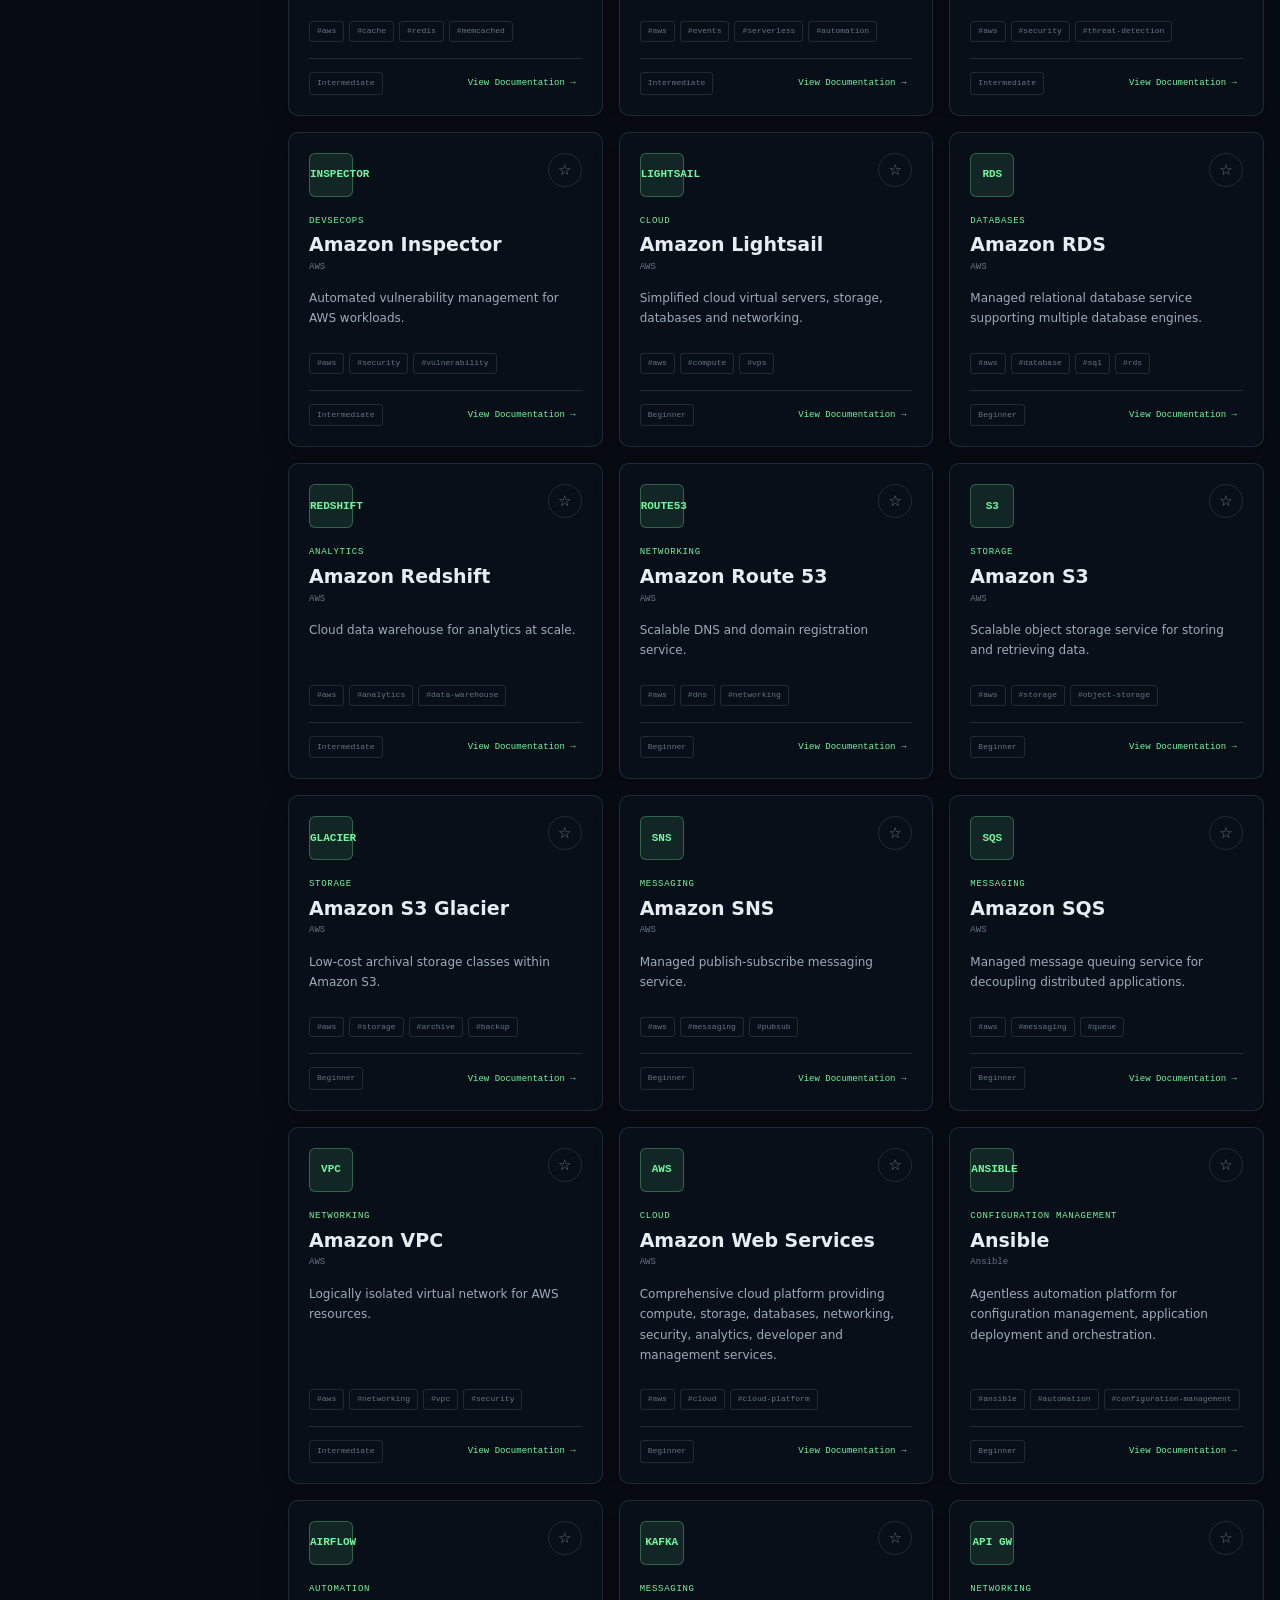
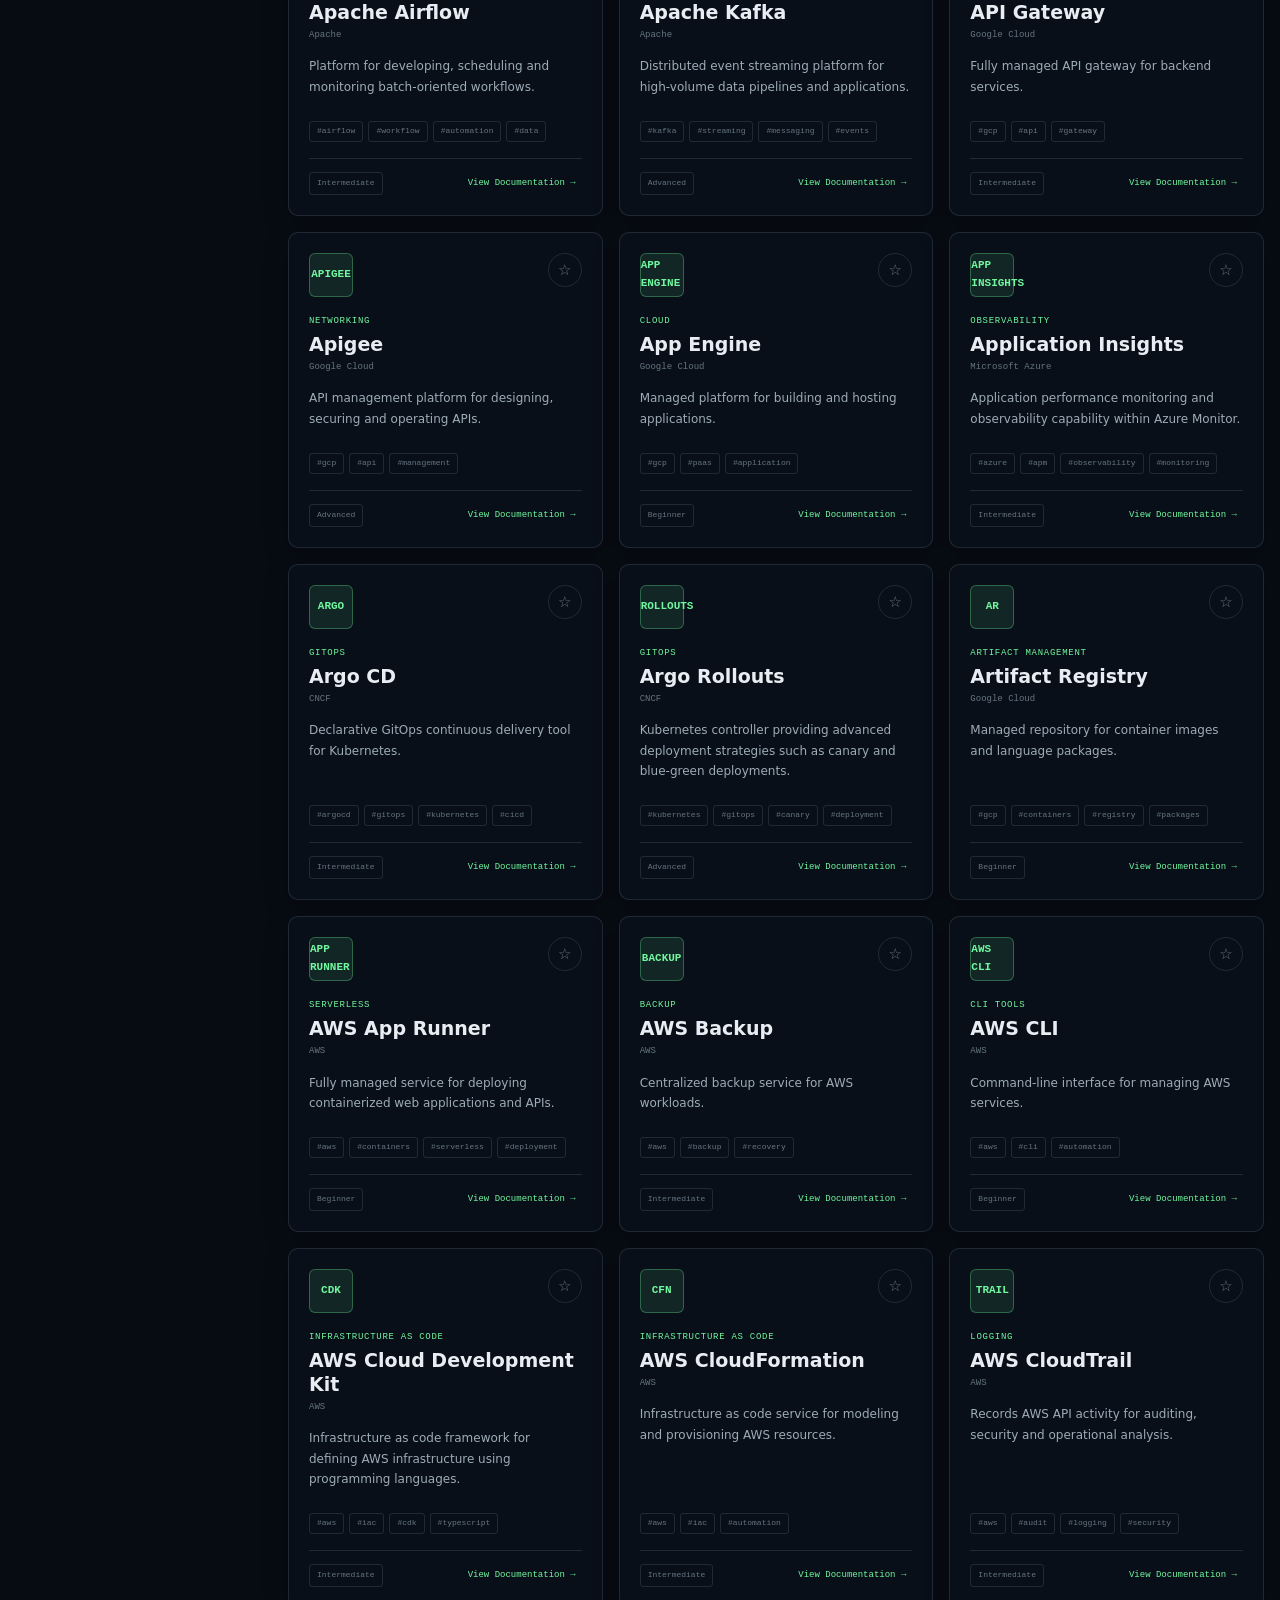
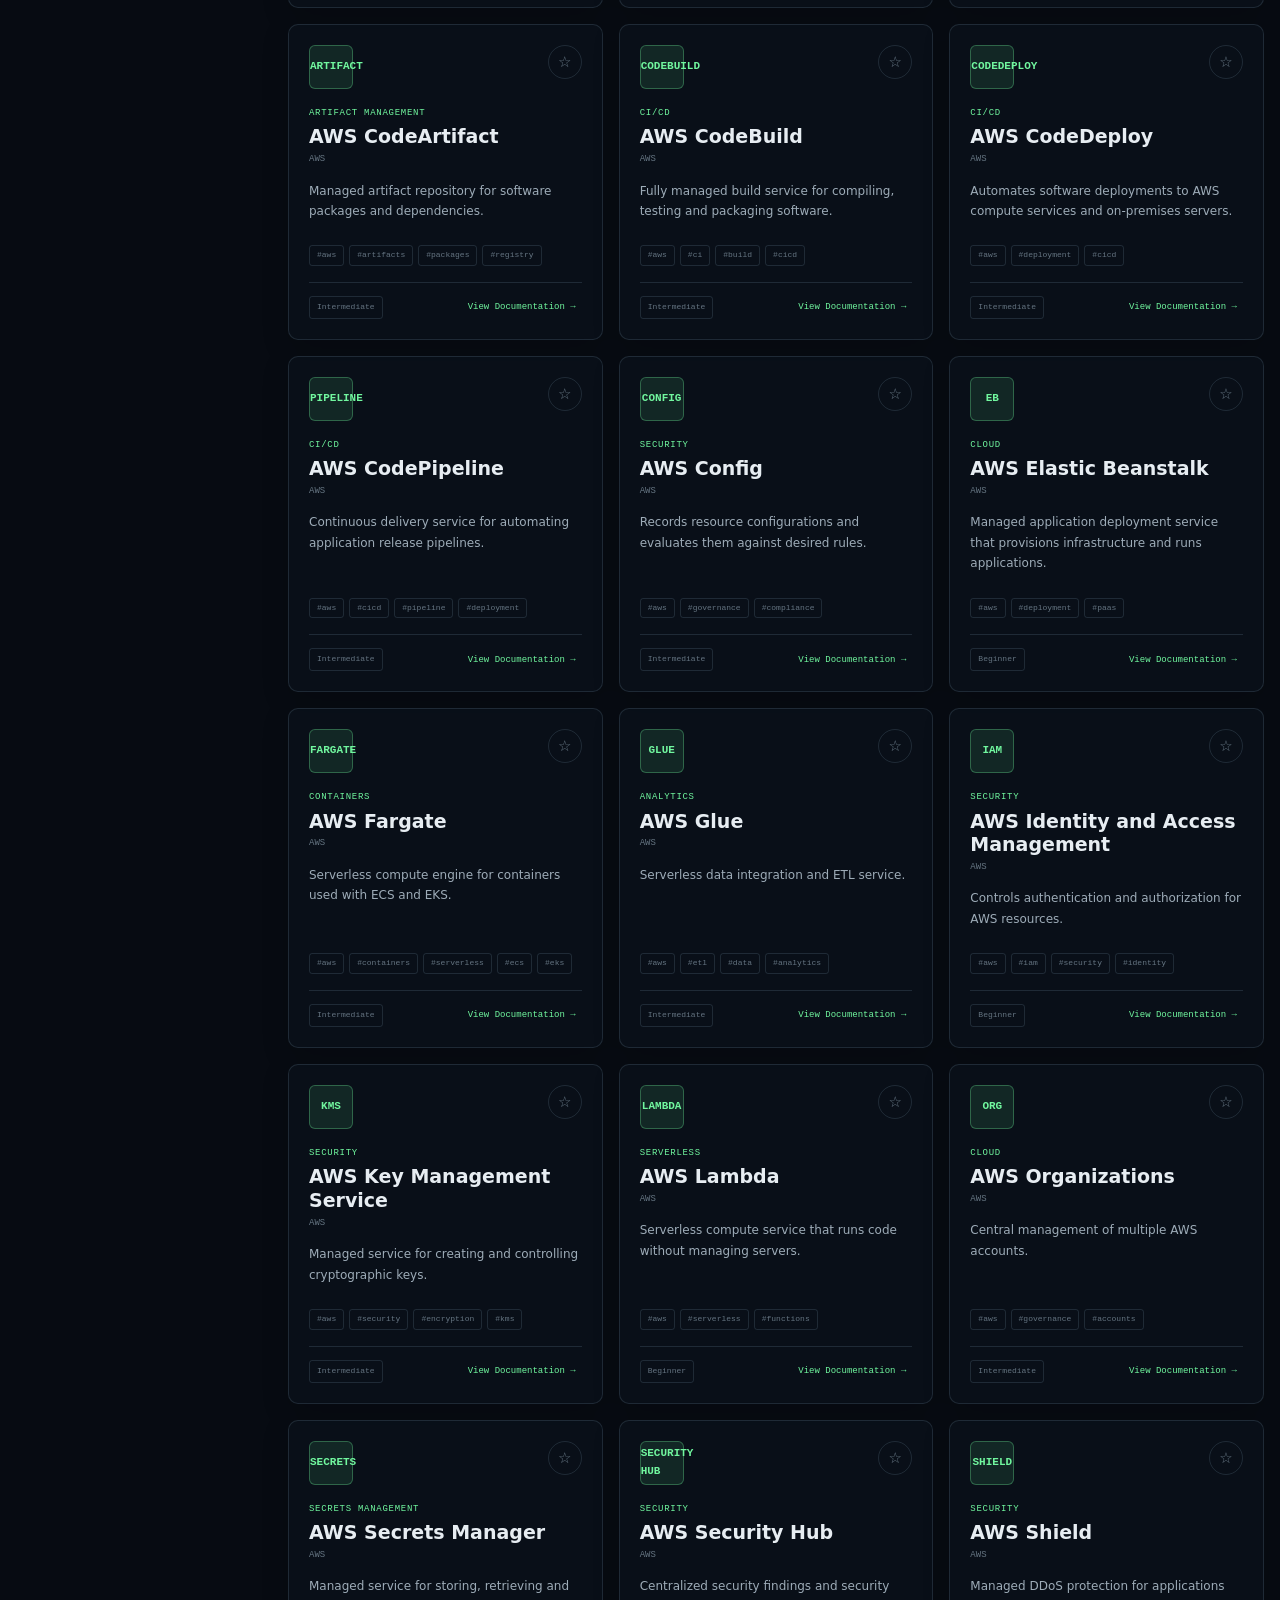
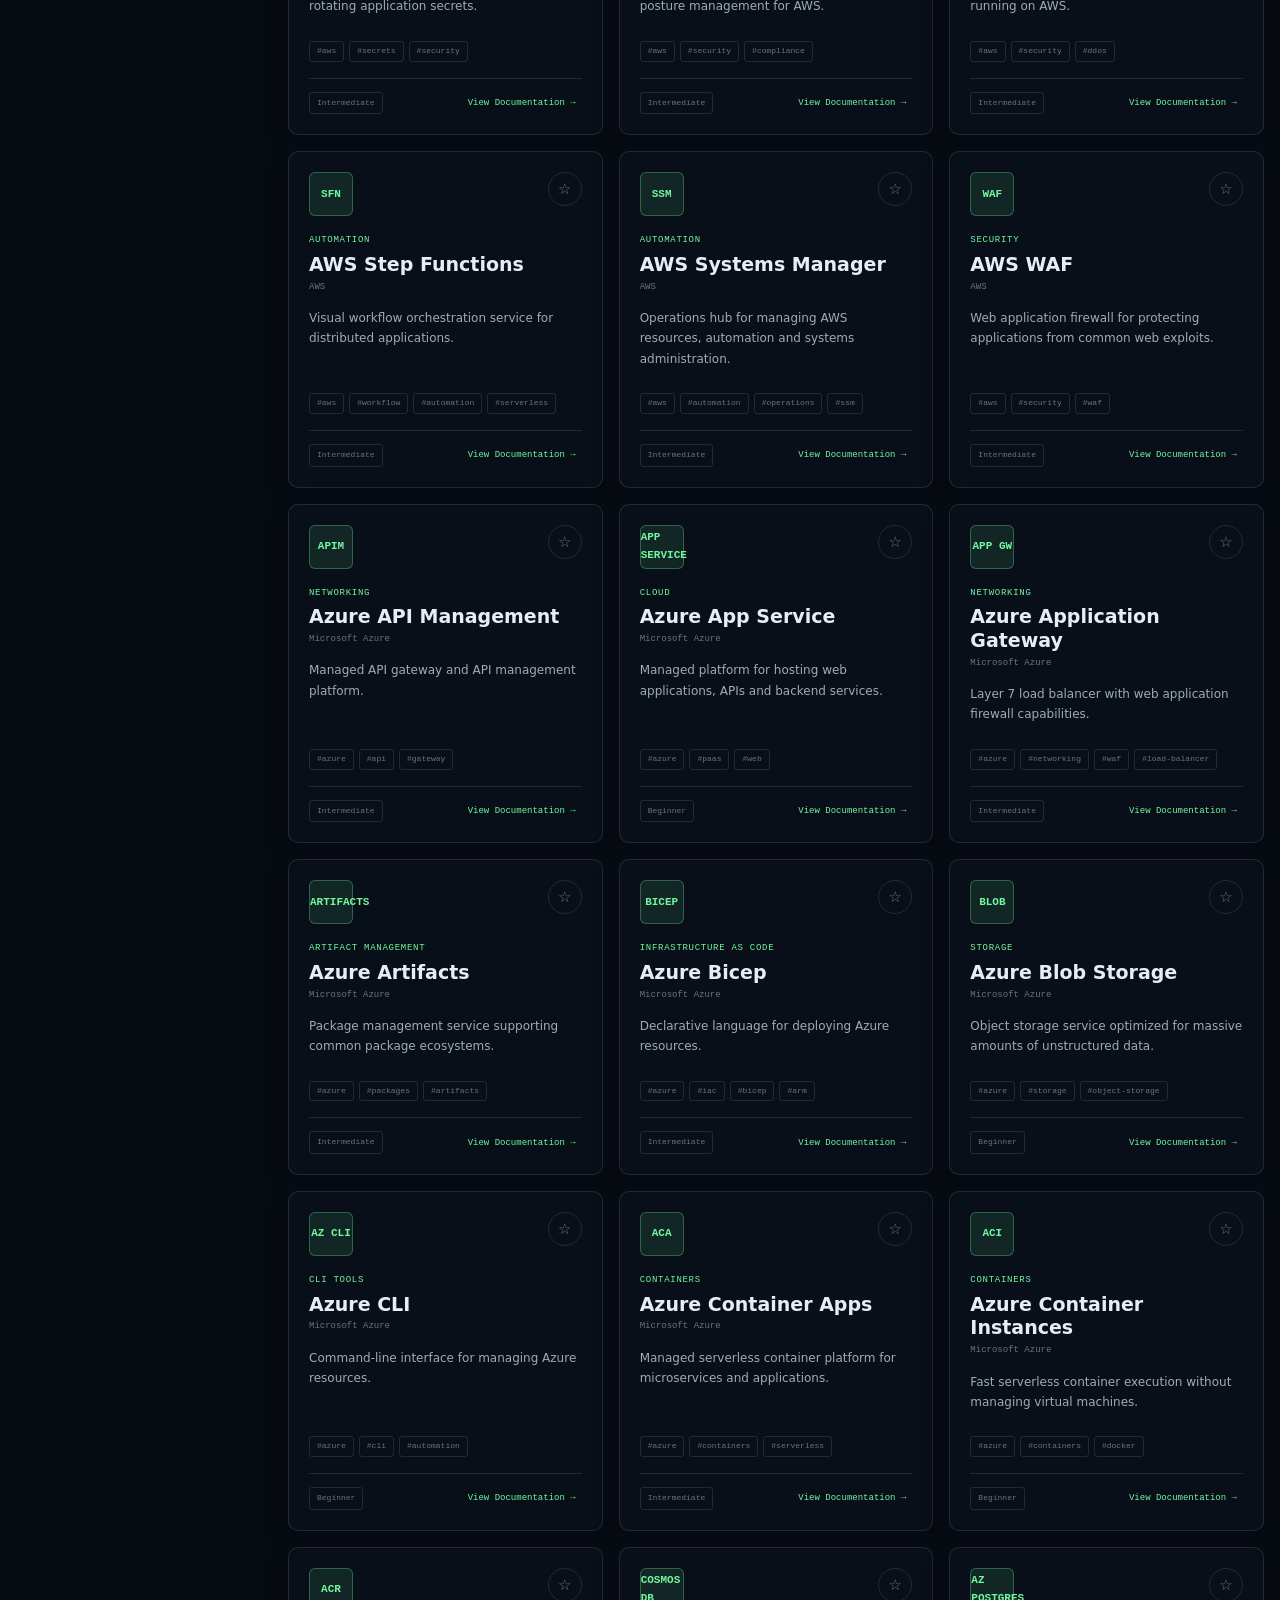
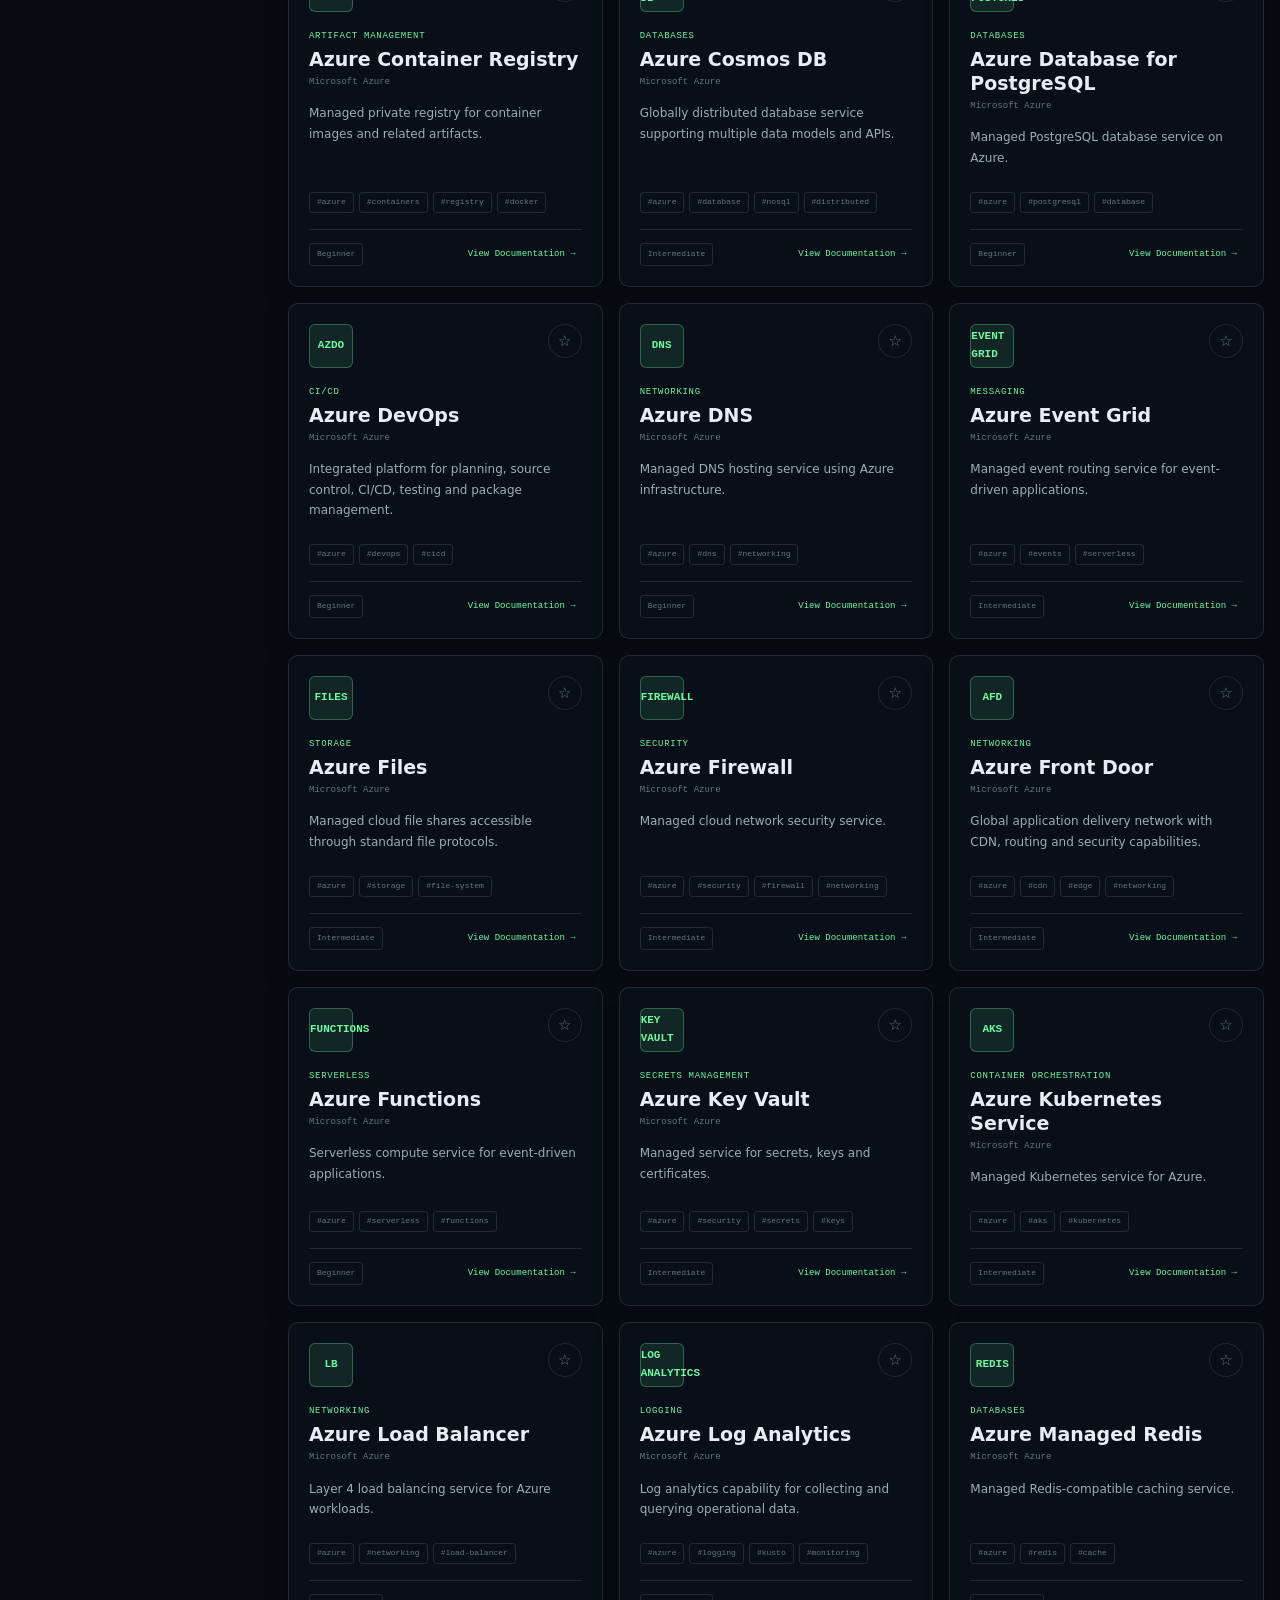
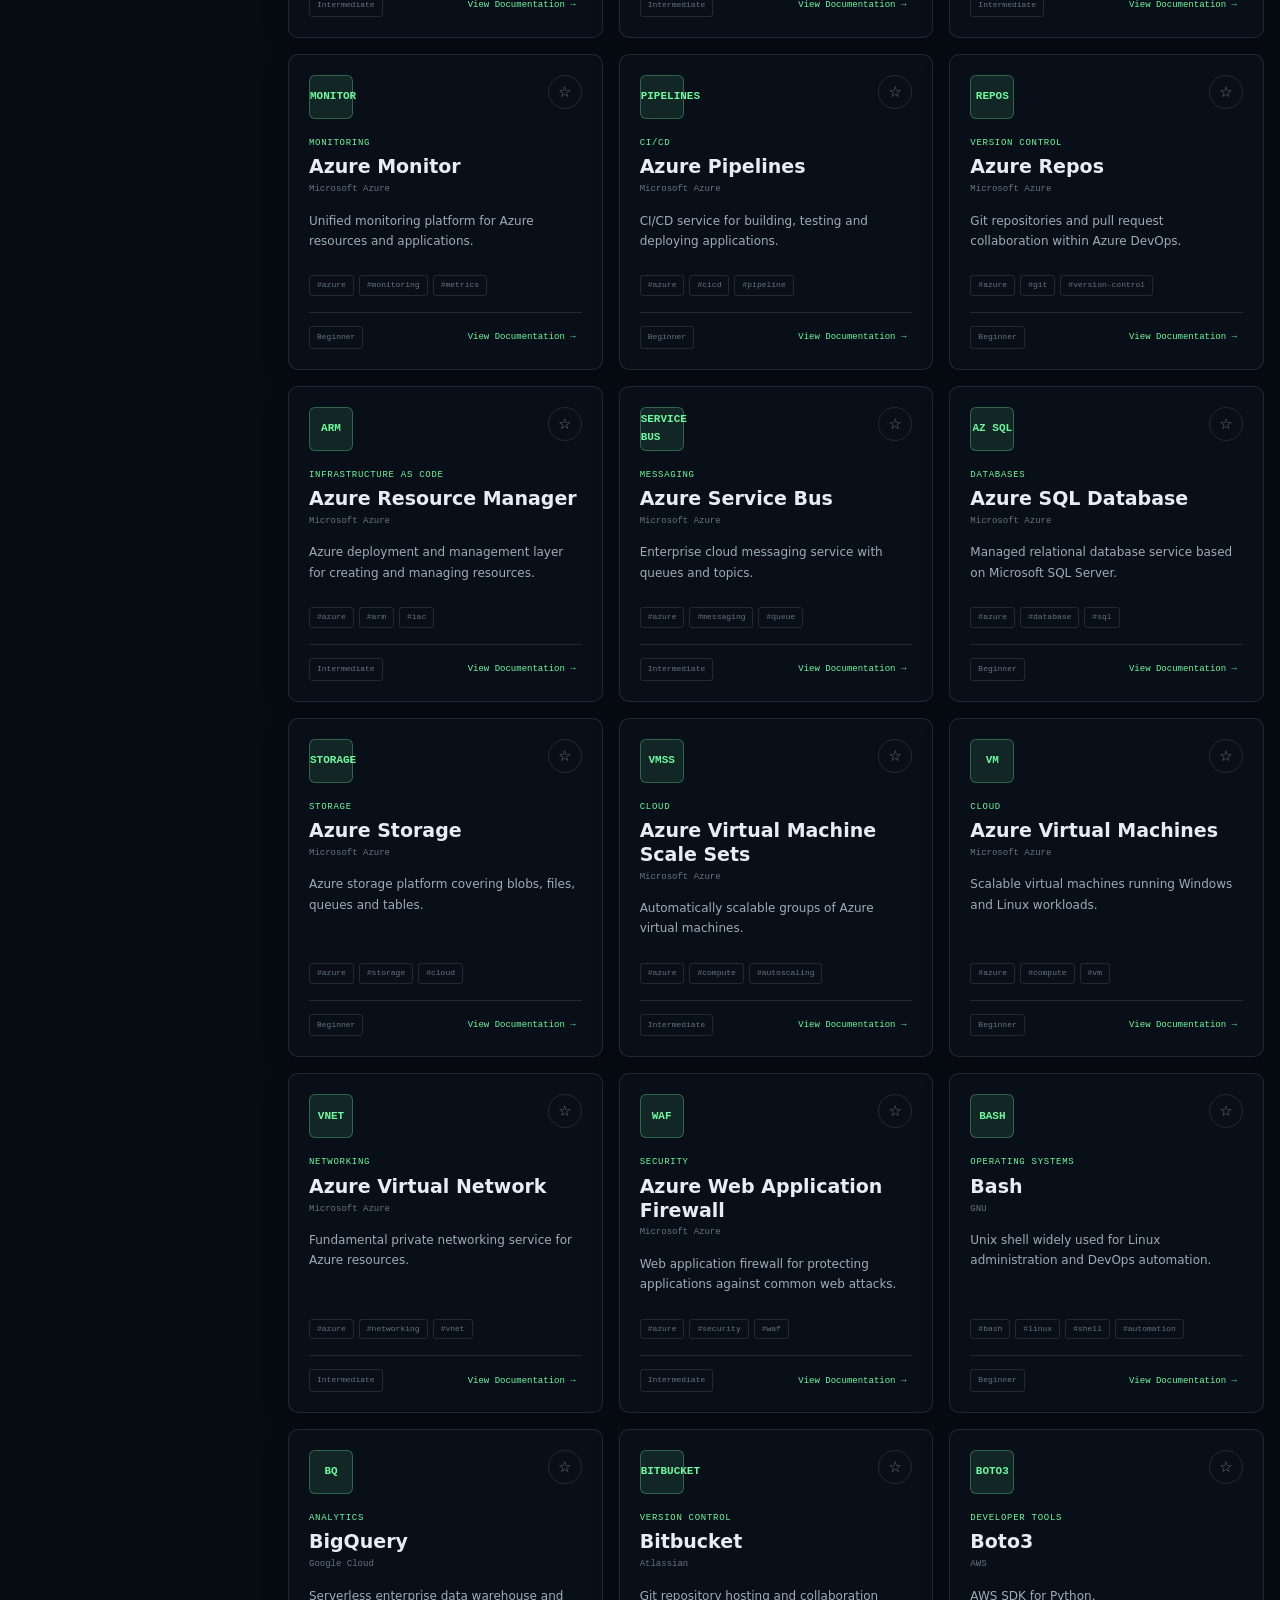
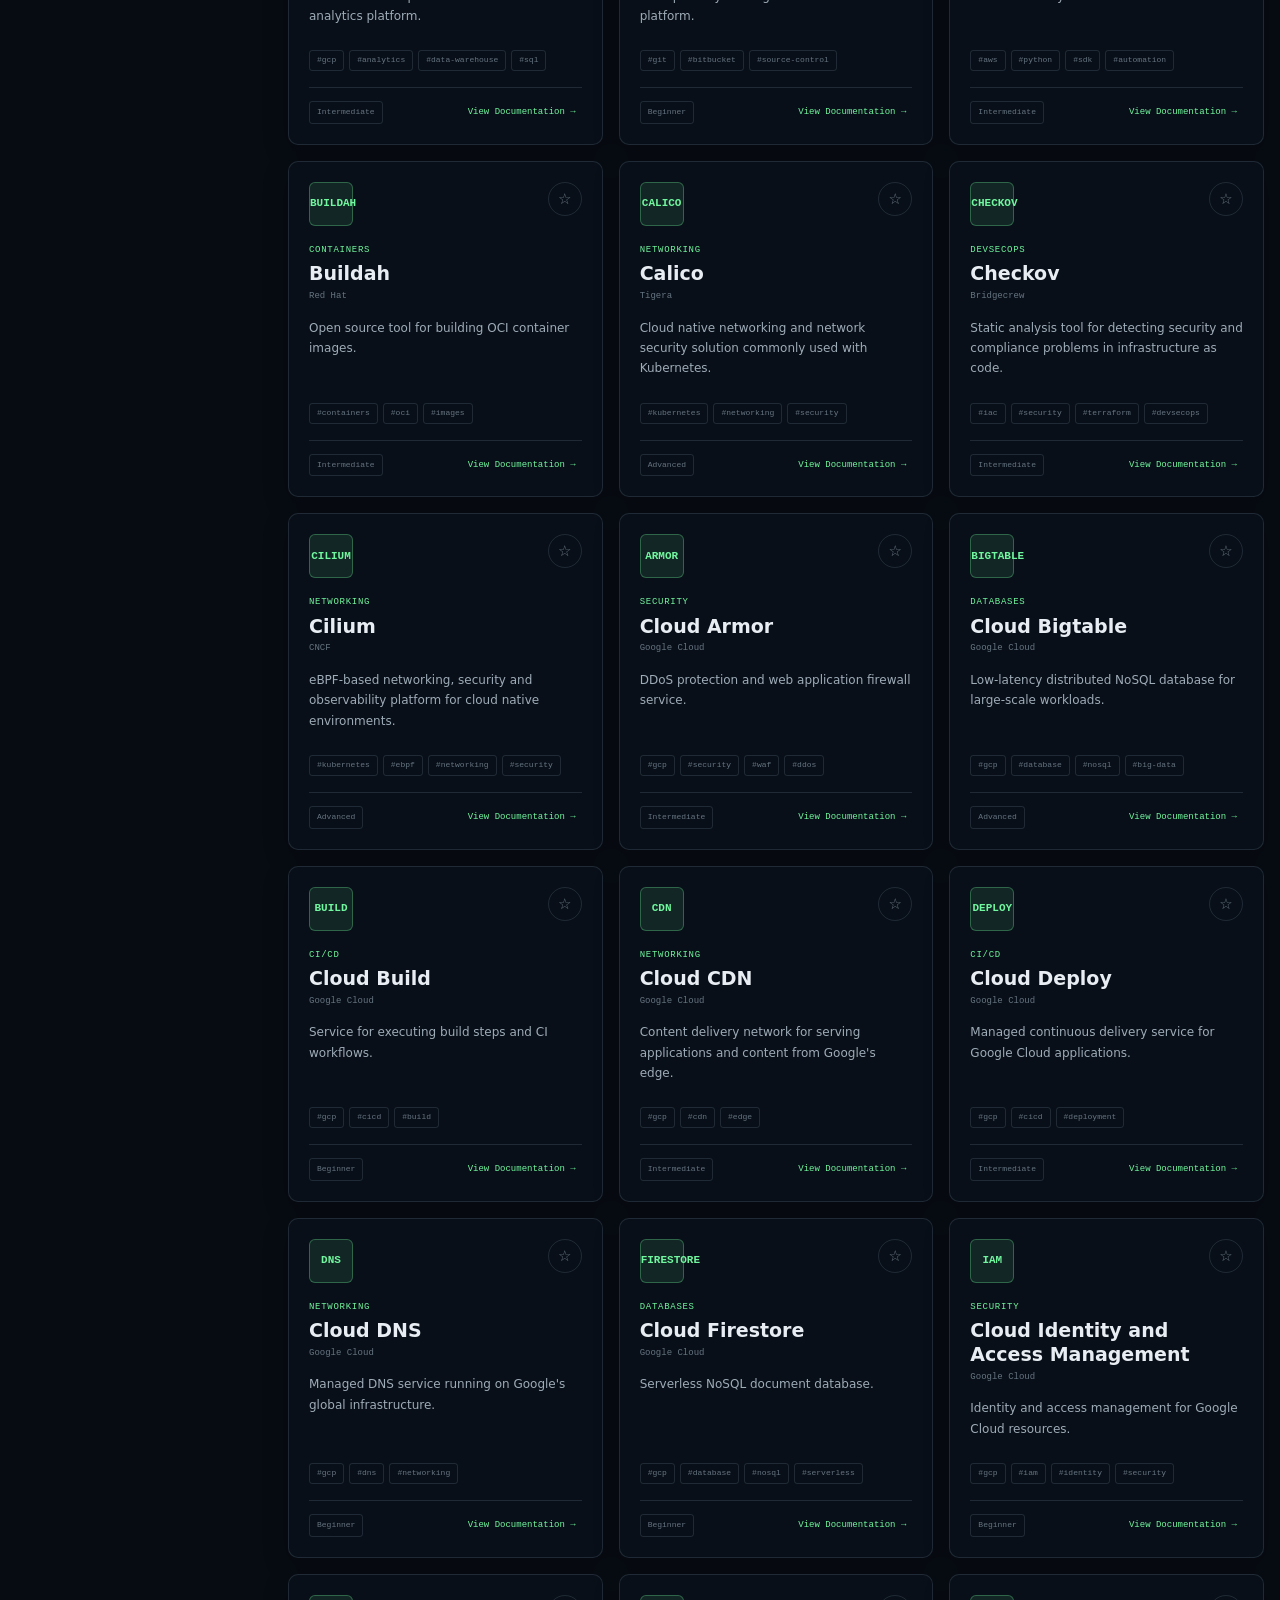
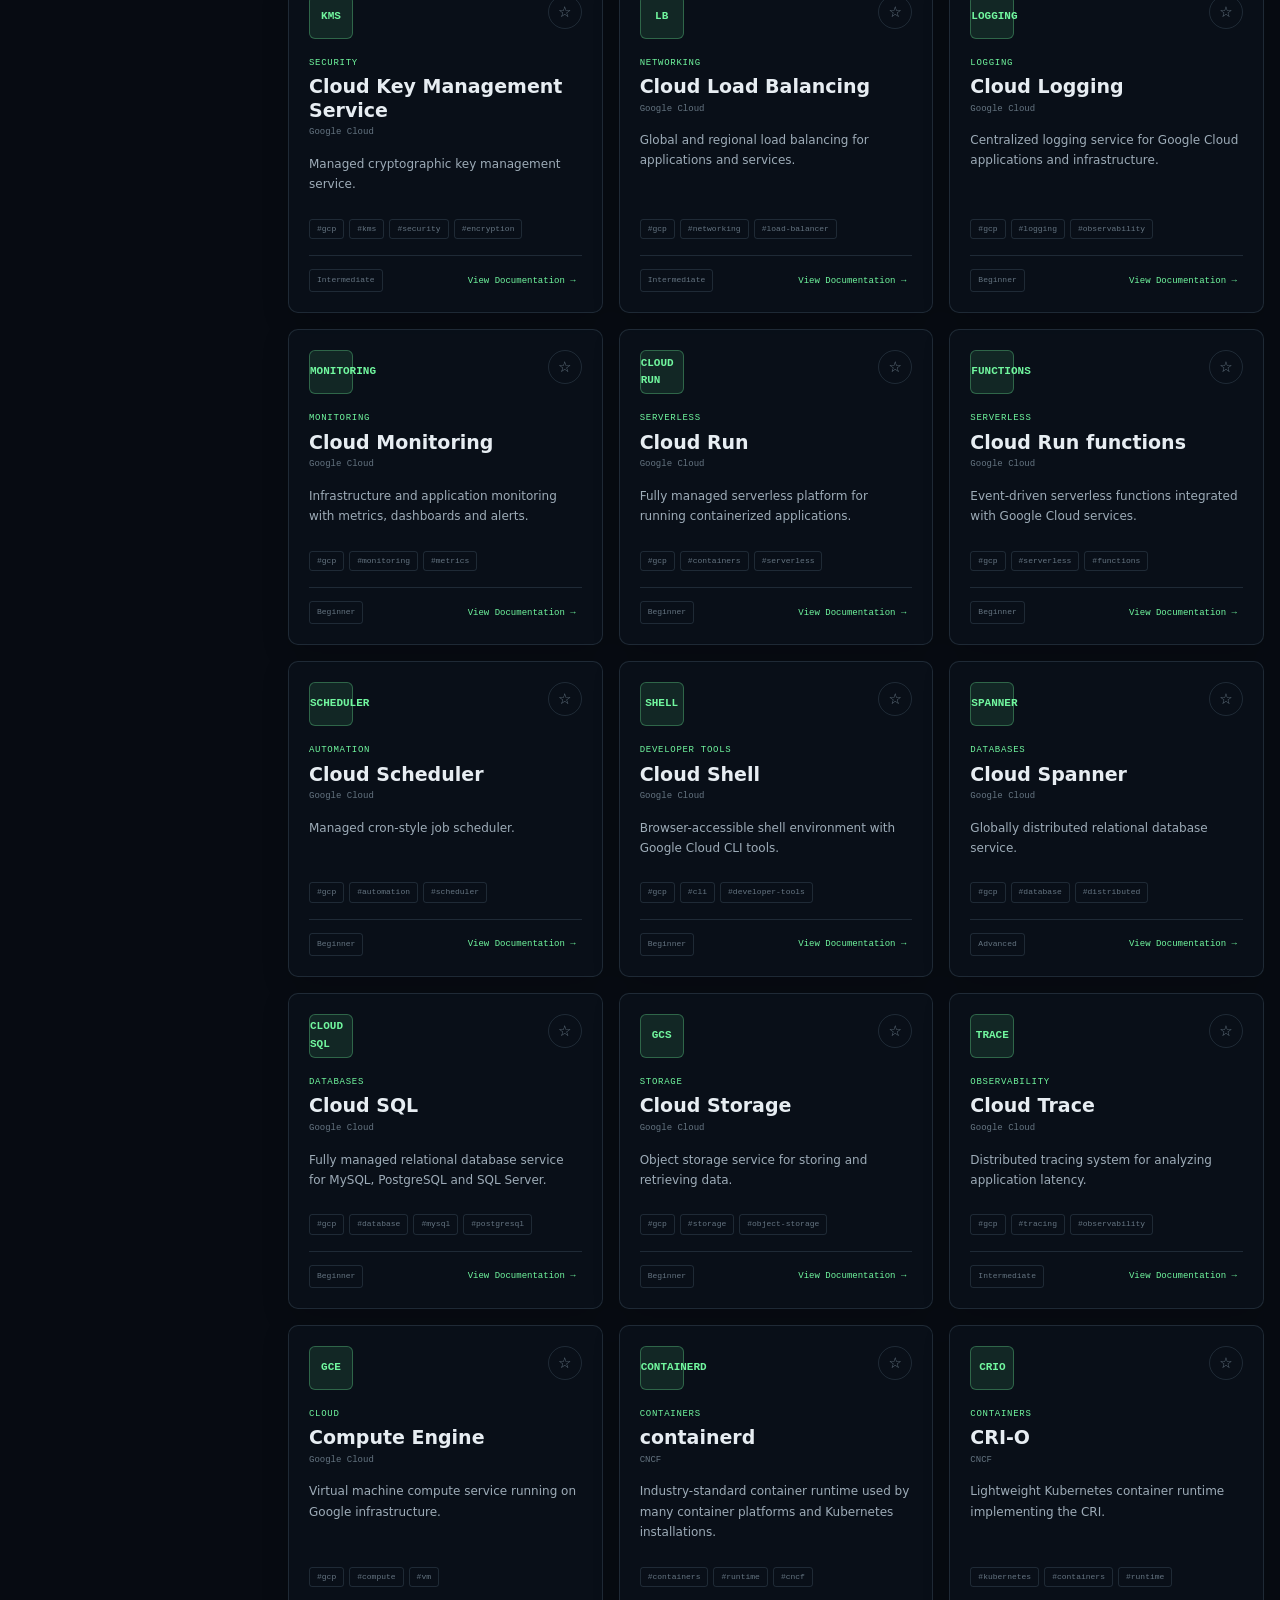
==== commit cbc7899d: "added new page" ====
--- a/pages/devops-documentation/index.html
+++ b/pages/devops-documentation/index.html
@@ -13,7 +13,8 @@
 
          Purpose:
              Dedicated documentation library for browsing DevOps tools,
-             technologies, platforms, frameworks and official resources.
+             technologies, platforms, frameworks, services and official
+             documentation.
 
          Data source:
              ../../data/devops-tools.json
@@ -31,18 +32,28 @@
          PAGE FEATURES
          ================================================================
 
+         Core documentation features:
+
          - DevOps documentation search
+         - Dynamic category system
+         - Dynamic category sidebar
+         - Dynamic category counts
          - Category filtering
          - Provider filtering
          - Subcategory filtering
          - Learning-level filtering
          - Tool-type filtering
+         - Tag-based discovery
          - Favorites
          - Recently viewed
          - Quick category filters
          - Grid view
          - List view
          - Sorting
+         - Pagination
+         - Page numbers
+         - Previous / next pagination
+         - Explore More buttons
          - Tool details modal
          - Official documentation links
          - Official website links
@@ -50,14 +61,47 @@
          - Tags
          - Related technologies
          - Result counter
+         - Dynamic statistics
+         - Breadcrumb navigation
+         - Reset filters
          - Responsive layout
+         - Mobile category navigation
+
+         ================================================================
+         DATA-DRIVEN DESIGN
+         ================================================================
+
+         Categories are NOT hard-coded into this HTML page.
+
+         The JavaScript reads categories directly from:
+
+             ../../data/devops-tools.json
+
+         Therefore, when a new category is added to the JSON database,
+         the JavaScript can automatically update:
+
+             - Category sidebar
+             - Category counts
+             - Category dropdown
+             - Quick category buttons
+             - Filter system
+             - Pagination results
+
+         This keeps the documentation page scalable as the database
+         grows beyond 508+ tools.
 
          ================================================================
          DESIGN
          ================================================================
 
-         The documentation page uses the same Charlie MJ DevOps Explorer
-         branding and technical interface style as the main application.
+         The documentation page follows the same Charlie MJ DevOps
+         Explorer branding as the main homepage:
+
+             >_ CHARLIE MJ
+                DEVOPS EXPLORER
+
+         The page uses the same dark technical / terminal-inspired
+         interface with responsive desktop, tablet and mobile layouts.
 
          ================================================================
     -->
@@ -67,20 +111,21 @@
          BASIC DOCUMENT SETTINGS
          ================================================================ -->
 
+    <!-- Character encoding -->
     <meta charset="UTF-8">
 
 
-    <!-- Responsive layout for desktop, tablet and mobile -->
+    <!-- Responsive layout -->
     <meta
         name="viewport"
         content="width=device-width, initial-scale=1.0"
     >
 
 
-    <!-- Search-engine / browser description -->
+    <!-- Search-engine description -->
     <meta
         name="description"
-        content="Charlie MJ DevOps Explorer official DevOps documentation library containing DevOps tools, cloud platforms, infrastructure as code, CI/CD, Kubernetes, security, monitoring and more."
+        content="Charlie MJ DevOps Explorer official DevOps documentation library containing DevOps tools, cloud platforms, infrastructure as code, CI/CD, Kubernetes, security, monitoring, observability and more."
     >
 
 
@@ -101,13 +146,15 @@
          FAVICON
          ================================================================
 
-         The favicon is shared with the main application.
-
-         Path from this page:
+         Shared favicon from the main application.
+
+         Current page:
+
              pages/devops-documentation/
 
-         Therefore:
-             ../../assets/images/favicon.png
+         Therefore the root assets folder is:
+
+             ../../assets/images/
          ================================================================ -->
 
     <link
@@ -135,10 +182,10 @@
          BACKGROUND DECORATION
          ================================================================
 
-         These elements provide the technical grid / terminal-style
-         visual background used by the Charlie MJ DevOps Explorer UI.
-
-         They are decorative only and are hidden from screen readers.
+         These elements create the technical DevOps / terminal-style
+         background.
+
+         They are purely decorative and are hidden from screen readers.
          ================================================================ -->
 
     <div
@@ -149,11 +196,14 @@
         <!-- Technical background grid -->
         <div class="background-grid"></div>
 
-        <!-- Decorative glow -->
+
+        <!-- Primary decorative glow -->
         <div class="background-glow background-glow-one"></div>
+
 
         <!-- Secondary decorative glow -->
         <div class="background-glow background-glow-two"></div>
+
 
         <!-- Terminal-style scan line -->
         <div class="scan-line"></div>
@@ -169,19 +219,21 @@
 
 
         <!-- ============================================================
-             TOP STATUS BAR
+             TOP SYSTEM STATUS BAR
              ============================================================
 
-             This matches the main Charlie MJ DevOps Explorer status
-             branding.
+             This matches the Charlie MJ DevOps Explorer homepage.
 
              Example:
 
-                 ● CHARLIE MJ DEVOPS EXPLORER
-                 //
-                 SYSTEM ONLINE
-
-             Keep this branding consistent across all project pages.
+                 ● CHARLIE MJ DEVOPS EXPLORER // SYSTEM ONLINE
+
+             Right side:
+
+                 DOCUMENTATION // 508+ DEVOPS TOOLS
+
+             The number is a visual project label. The actual tool count
+             is calculated dynamically by JavaScript from the JSON data.
              ============================================================ -->
 
         <div class="top-status">
@@ -190,7 +242,7 @@
 
 
                 <!-- ====================================================
-                     STATUS BAR - LEFT SIDE
+                     STATUS BAR - LEFT
                      ==================================================== -->
 
                 <div class="status-left">
@@ -202,19 +254,19 @@
                     ></span>
 
 
-                    <!-- Main project name -->
+                    <!-- Project name -->
                     <span>
                         CHARLIE MJ DEVOPS EXPLORER
                     </span>
 
 
-                    <!-- Terminal-style separator -->
+                    <!-- Terminal separator -->
                     <span>
                         //
                     </span>
 
 
-                    <!-- Current system state -->
+                    <!-- System state -->
                     <span>
                         SYSTEM ONLINE
                     </span>
@@ -223,7 +275,7 @@
 
 
                 <!-- ====================================================
-                     STATUS BAR - RIGHT SIDE
+                     STATUS BAR - RIGHT
                      ==================================================== -->
 
                 <div class="status-right">
@@ -236,7 +288,7 @@
                         //
                     </span>
 
-                    <span>
+                    <span id="topToolCount">
                         508+ DEVOPS TOOLS
                     </span>
 
@@ -255,16 +307,15 @@
 
 
             <!-- ========================================================
-                 BRAND / TEXT LOGO
+                 CHARLIE MJ TEXT LOGO
                  ========================================================
 
-                 This is the main text-based Charlie MJ logo.
-
-                 It links back to the root homepage.
-
-                 The logo intentionally uses text instead of an image
-                 so it remains lightweight and consistent with the
-                 main application.
+                 This intentionally uses the same text-based logo style
+                 as the main homepage.
+
+                 It links back to:
+
+                     ../../index.html
                  ======================================================== -->
 
             <div class="header-brand">
@@ -308,7 +359,7 @@
 
             <div class="header-status">
 
-                <!-- Online status indicator -->
+                <!-- Online indicator -->
                 <span
                     class="status-dot"
                     aria-hidden="true"
@@ -324,12 +375,6 @@
 
             <!-- ========================================================
                  MAIN NAVIGATION
-                 ========================================================
-
-                 Links back to sections of the main homepage.
-
-                 Documentation is marked active because this is the
-                 current page.
                  ======================================================== -->
 
             <nav
@@ -343,19 +388,19 @@
                 </a>
 
 
-                <!-- Technologies section -->
+                <!-- Technologies -->
                 <a href="../../index.html#technologies">
                     Technologies
                 </a>
 
 
-                <!-- Labs section -->
+                <!-- Labs -->
                 <a href="../../index.html#labs">
                     Labs
                 </a>
 
 
-                <!-- Current documentation page -->
+                <!-- Documentation -->
                 <a
                     class="active"
                     href="./"
@@ -377,25 +422,71 @@
 
 
             <!-- ========================================================
+                 BREADCRUMB NAVIGATION
+                 ========================================================
+
+                 Provides a clear navigation path:
+
+                     Home
+                       >
+                     Documentation
+
+                 JavaScript can optionally extend this when a category
+                 or tool is selected.
+                 ======================================================== -->
+
+            <nav
+                class="breadcrumb"
+                aria-label="Breadcrumb"
+            >
+
+                <a href="../../index.html">
+                    Explorer
+                </a>
+
+                <span aria-hidden="true">
+                    /
+                </span>
+
+                <span>
+                    Documentation
+                </span>
+
+                <!--
+                    JavaScript may use this element later to display:
+
+                        / Documentation / Kubernetes
+
+                    when a category or tool is selected.
+                -->
+                <span
+                    id="breadcrumbCurrent"
+                    class="breadcrumb-current hidden"
+                ></span>
+
+            </nav>
+
+
+            <!-- ========================================================
                  DOCUMENTATION HERO
                  ======================================================== -->
 
             <section class="documentation-hero">
 
 
-                <!-- Terminal-style section label -->
+                <!-- Terminal-style label -->
                 <div class="hero-terminal-label">
                     // DEVOPS KNOWLEDGE DATABASE
                 </div>
 
 
-                <!-- Main page heading -->
+                <!-- Main heading -->
                 <h1>
                     DevOps Documentation
                 </h1>
 
 
-                <!-- Page description -->
+                <!-- Description -->
                 <p class="hero-description">
 
                     Explore DevOps tools, cloud platforms, infrastructure,
@@ -407,12 +498,12 @@
 
 
                 <!-- ====================================================
-                     DOCUMENTATION SEARCH
+                     HERO SEARCH
                      ==================================================== -->
 
                 <div class="hero-search">
 
-                    <!-- Accessible search label -->
+                    <!-- Accessible label -->
                     <label
                         class="sr-only"
                         for="toolSearch"
@@ -430,7 +521,7 @@
                     </span>
 
 
-                    <!-- Search input -->
+                    <!-- Search field -->
                     <input
                         id="toolSearch"
                         type="search"
@@ -440,7 +531,7 @@
                     >
 
 
-                    <!-- Clear search button -->
+                    <!-- Clear search -->
                     <button
                         id="clearSearch"
                         class="search-clear"
@@ -455,6 +546,16 @@
 
                 <!-- ====================================================
                      DOCUMENTATION STATISTICS
+                     ====================================================
+
+                     Values are populated dynamically by JavaScript.
+
+                     Example:
+
+                         508 Tools
+                         25 Categories
+                         50 Providers
+                         12 Favorites
                      ==================================================== -->
 
                 <div class="documentation-stats">
@@ -511,7 +612,7 @@
                     </div>
 
 
-                    <!-- User favorites -->
+                    <!-- Favorites -->
                     <div class="stat-card">
 
                         <span
@@ -533,414 +634,808 @@
 
 
             <!-- ========================================================
-                 FILTER SYSTEM
+                 DOCUMENTATION WORKSPACE
+                 ========================================================
+
+                 The workspace contains:
+
+                     LEFT:
+                         Dynamic category sidebar
+
+                     RIGHT:
+                         Filters
+                         Results
+                         Tool cards
+                         Pagination
+
+                 On mobile, the category sidebar can become a collapsible
+                 category drawer controlled by the button below.
                  ======================================================== -->
 
-            <section class="filter-section">
-
-
-                <!-- Section heading -->
-                <div class="section-heading">
-
-                    <div>
-
-                        <span class="section-kicker">
-                            // FILTER SYSTEM
+            <section class="documentation-workspace">
+
+
+                <!-- ====================================================
+                     MOBILE CATEGORY TOGGLE
+                     ====================================================
+
+                     This button is primarily intended for smaller
+                     screens where the sidebar becomes a drawer.
+                     ==================================================== -->
+
+                <button
+                    id="categorySidebarToggle"
+                    class="category-sidebar-toggle"
+                    type="button"
+                    aria-expanded="false"
+                    aria-controls="categorySidebar"
+                >
+
+                    <span aria-hidden="true">
+                        ☰
+                    </span>
+
+                    <span>
+                        Explore Categories
+                    </span>
+
+                </button>
+
+
+                <!-- ====================================================
+                     CATEGORY SIDEBAR
+                     ====================================================
+
+                     IMPORTANT:
+
+                     Categories are NOT manually written here.
+
+                     JavaScript reads the JSON database and automatically
+                     generates this sidebar.
+
+                     Example generated structure:
+
+                         All Categories        508
+                         Cloud                 60
+                         CI/CD                 45
+                         Containers            30
+                         Kubernetes            25
+                         Security              40
+                         Monitoring            35
+                         ...
+
+                     If a new category is added to devops-tools.json,
+                     JavaScript can automatically add it here.
+                     ==================================================== -->
+
+                <aside
+                    id="categorySidebar"
+                    class="category-sidebar"
+                    aria-label="DevOps documentation categories"
+                >
+
+
+                    <!-- Sidebar heading -->
+                    <div class="sidebar-header">
+
+                        <div>
+
+                            <span class="section-kicker">
+                                // DIRECTORY
+                            </span>
+
+                            <h2>
+                                Categories
+                            </h2>
+
+                        </div>
+
+
+                        <!-- Sidebar close button for mobile -->
+                        <button
+                            id="categorySidebarClose"
+                            class="sidebar-close"
+                            type="button"
+                            aria-label="Close categories"
+                        >
+                            ×
+                        </button>
+
+                    </div>
+
+
+                    <!-- =================================================
+                         DYNAMIC CATEGORY SEARCH
+                         =================================================
+
+                         Allows the user to search categories when the
+                         project grows to a large number of categories.
+                         ================================================= -->
+
+                    <div class="sidebar-search">
+
+                        <label
+                            class="sr-only"
+                            for="categorySearch"
+                        >
+                            Search categories
+                        </label>
+
+                        <input
+                            id="categorySearch"
+                            type="search"
+                            placeholder="Search categories..."
+                            autocomplete="off"
+                            spellcheck="false"
+                        >
+
+                    </div>
+
+
+                    <!-- =================================================
+                         DYNAMIC CATEGORY LIST
+                         =================================================
+
+                         JavaScript populates this container.
+
+                         No categories should be hard-coded in HTML.
+                         ================================================= -->
+
+                    <div
+                        id="categorySidebarList"
+                        class="category-sidebar-list"
+                    >
+
+                        <!--
+                            Dynamic category buttons are inserted here.
+                        -->
+
+                    </div>
+
+
+                    <!-- =================================================
+                         SIDEBAR FOOTER
+                         ================================================= -->
+
+                    <div class="sidebar-footer">
+
+                        <span>
+                            Dynamic directory
                         </span>
 
+                        <span id="sidebarCategoryCount">
+                            0 categories
+                        </span>
+
+                    </div>
+
+                </aside>
+
+
+                <!-- ====================================================
+                     MAIN LIBRARY CONTENT
+                     ==================================================== -->
+
+                <div class="documentation-library">
+
+
+                    <!-- =================================================
+                         FILTER SYSTEM
+                         ================================================= -->
+
+                    <section class="filter-section">
+
+
+                        <!-- Section heading -->
+                        <div class="section-heading">
+
+                            <div>
+
+                                <span class="section-kicker">
+                                    // FILTER SYSTEM
+                                </span>
+
+                                <h2>
+                                    Explore the Library
+                                </h2>
+
+                            </div>
+
+
+                            <!-- Reset all filters -->
+                            <button
+                                id="clearFilters"
+                                class="secondary-button"
+                                type="button"
+                            >
+                                Reset Filters
+                            </button>
+
+                        </div>
+
+
+                        <!-- =================================================
+                             FILTER CONTROLS
+                             ================================================= -->
+
+                        <div class="filters-grid">
+
+
+                            <!-- =============================================
+                                 CLOUD PROVIDER
+                                 ============================================= -->
+
+                            <div class="filter-control">
+
+                                <label for="providerFilter">
+                                    Cloud Provider
+                                </label>
+
+                                <select id="providerFilter">
+
+                                    <option value="all">
+                                        All Providers
+                                    </option>
+
+                                </select>
+
+                            </div>
+
+
+                            <!-- =============================================
+                                 CATEGORY
+                                 ============================================= -->
+
+                            <div class="filter-control">
+
+                                <label for="categoryFilter">
+                                    Category
+                                </label>
+
+                                <select id="categoryFilter">
+
+                                    <option value="all">
+                                        All Categories
+                                    </option>
+
+                                </select>
+
+                            </div>
+
+
+                            <!-- =============================================
+                                 SUBCATEGORY
+                                 ============================================= -->
+
+                            <div class="filter-control">
+
+                                <label for="subcategoryFilter">
+                                    Subcategory
+                                </label>
+
+                                <select id="subcategoryFilter">
+
+                                    <option value="all">
+                                        All Subcategories
+                                    </option>
+
+                                </select>
+
+                            </div>
+
+
+                            <!-- =============================================
+                                 LEARNING LEVEL
+                                 ============================================= -->
+
+                            <div class="filter-control">
+
+                                <label for="levelFilter">
+                                    Learning Level
+                                </label>
+
+                                <select id="levelFilter">
+
+                                    <option value="all">
+                                        All Levels
+                                    </option>
+
+                                    <option value="Beginner">
+                                        Beginner
+                                    </option>
+
+                                    <option value="Intermediate">
+                                        Intermediate
+                                    </option>
+
+                                    <option value="Advanced">
+                                        Advanced
+                                    </option>
+
+                                </select>
+
+                            </div>
+
+
+                            <!-- =============================================
+                                 TOOL TYPE
+                                 ============================================= -->
+
+                            <div class="filter-control">
+
+                                <label for="typeFilter">
+                                    Tool Type
+                                </label>
+
+                                <select id="typeFilter">
+
+                                    <option value="all">
+                                        All Types
+                                    </option>
+
+                                </select>
+
+                            </div>
+
+
+                            <!-- =============================================
+                                 PERSONAL LIBRARY
+                                 ============================================= -->
+
+                            <div class="filter-control">
+
+                                <label for="favoriteFilter">
+                                    Personal Library
+                                </label>
+
+                                <select id="favoriteFilter">
+
+                                    <option value="all">
+                                        All Tools
+                                    </option>
+
+                                    <option value="favorites">
+                                        Favorites
+                                    </option>
+
+                                    <option value="recent">
+                                        Recently Viewed
+                                    </option>
+
+                                </select>
+
+                            </div>
+
+                        </div>
+
+
+                        <!-- =================================================
+                             QUICK CATEGORY FILTERS
+                             ================================================= -->
+
+                        <div class="category-toolbar">
+
+
+                            <!-- Toolbar label -->
+                            <span class="toolbar-label">
+                                Quick Categories
+                            </span>
+
+
+                            <!--
+                                JavaScript dynamically creates category
+                                buttons here.
+
+                                These are synchronized with the sidebar.
+                            -->
+
+                            <div
+                                id="categoryChips"
+                                class="category-chips"
+                            ></div>
+
+                        </div>
+
+                    </section>
+
+
+                    <!-- =================================================
+                         RESULTS TOOLBAR
+                         ================================================= -->
+
+                    <section class="results-toolbar">
+
+
+                        <!-- =================================================
+                             RESULTS INFORMATION
+                             ================================================= -->
+
+                        <div class="results-summary">
+
+                            <span class="section-kicker">
+                                // TECHNOLOGY LIBRARY
+                            </span>
+
+                            <h2>
+                                DevOps Tools
+                            </h2>
+
+                            <p>
+
+                                Showing
+
+                                <strong id="resultCount">
+                                    0
+                                </strong>
+
+                                technologies.
+
+                            </p>
+
+                        </div>
+
+
+                        <!-- =================================================
+                             RESULTS CONTROLS
+                             ================================================= -->
+
+                        <div class="results-controls">
+
+
+                            <!-- Sort selector -->
+                            <label
+                                class="sr-only"
+                                for="sortSelect"
+                            >
+                                Sort tools
+                            </label>
+
+
+                            <select id="sortSelect">
+
+                                <option value="name-asc">
+                                    Name A–Z
+                                </option>
+
+                                <option value="name-desc">
+                                    Name Z–A
+                                </option>
+
+                                <option value="category">
+                                    Category
+                                </option>
+
+                                <option value="level">
+                                    Learning Level
+                                </option>
+
+                            </select>
+
+
+                            <!-- =================================================
+                                 ITEMS PER PAGE
+                                 =================================================
+
+                                 Allows the user to control how many tools
+                                 are shown on each page.
+                                 ================================================= -->
+
+                            <label
+                                class="sr-only"
+                                for="itemsPerPage"
+                            >
+                                Tools per page
+                            </label>
+
+                            <select id="itemsPerPage">
+
+                                <option value="12">
+                                    12 / page
+                                </option>
+
+                                <option
+                                    value="24"
+                                    selected
+                                >
+                                    24 / page
+                                </option>
+
+                                <option value="48">
+                                    48 / page
+                                </option>
+
+                                <option value="96">
+                                    96 / page
+                                </option>
+
+                            </select>
+
+
+                            <!-- =================================================
+                                 GRID / LIST VIEW
+                                 ================================================= -->
+
+                            <div
+                                class="view-switcher"
+                                aria-label="Change result view"
+                            >
+
+
+                                <!-- Grid view -->
+                                <button
+                                    id="gridViewButton"
+                                    class="view-button active"
+                                    type="button"
+                                    aria-label="Grid view"
+                                    title="Grid view"
+                                    aria-pressed="true"
+                                >
+                                    ▦
+                                </button>
+
+
+                                <!-- List view -->
+                                <button
+                                    id="listViewButton"
+                                    class="view-button"
+                                    type="button"
+                                    aria-label="List view"
+                                    title="List view"
+                                    aria-pressed="false"
+                                >
+                                    ☷
+                                </button>
+
+                            </div>
+
+                        </div>
+
+                    </section>
+
+
+                    <!-- =================================================
+                         ACTIVE FILTER SUMMARY
+                         =================================================
+
+                         JavaScript can dynamically display active filters.
+
+                         Example:
+
+                             Category: Kubernetes
+                             Level: Beginner
+                             Search: Docker
+                         ================================================= -->
+
+                    <div
+                        id="activeFilters"
+                        class="active-filters"
+                        aria-live="polite"
+                    >
+
+                        <!-- Dynamic active-filter badges -->
+
+                    </div>
+
+
+                    <!-- =================================================
+                         DEVOPS TOOL GRID
+                         =================================================
+
+                         JavaScript renders only the current page of tools
+                         here.
+
+                         Pagination controls determine which tools appear.
+                         ================================================= -->
+
+                    <section
+                        id="toolGrid"
+                        class="tool-grid"
+                        aria-live="polite"
+                        aria-label="DevOps documentation tools"
+                    >
+
+                        <!--
+                            Tool cards are generated by:
+
+                                js/devops-documentation.js
+                        -->
+
+                    </section>
+
+
+                    <!-- =================================================
+                         EXPLORE MORE / LOAD MORE AREA
+                         =================================================
+
+                         This area provides a secondary discovery action.
+
+                         Depending on the JavaScript implementation,
+                         Explore More can:
+
+                             - move to the next page
+                             - open more technologies
+                             - reveal additional results
+
+                         It is intentionally separate from numbered
+                         pagination so the page remains easy to navigate.
+                         ================================================= -->
+
+                    <div
+                        id="exploreMoreContainer"
+                        class="explore-more-container"
+                    >
+
+                        <button
+                            id="exploreMoreButton"
+                            class="primary-button explore-more-button"
+                            type="button"
+                        >
+
+                            <span>
+                                Explore More
+                            </span>
+
+                            <span
+                                aria-hidden="true"
+                            >
+                                →
+                            </span>
+
+                        </button>
+
+                    </div>
+
+
+                    <!-- =================================================
+                         PAGINATION
+                         =================================================
+
+                         IMPORTANT:
+
+                         The JavaScript generates the page numbers
+                         dynamically.
+
+                         Example:
+
+                             ← Previous
+                             1
+                             2
+                             3
+                             4
+                             ...
+                             22
+                             Next →
+
+                         With 508 tools and 24 tools per page, this
+                         automatically results in approximately 22 pages.
+
+                         The number of pages should NEVER be hard-coded.
+                         ================================================= -->
+
+                    <nav
+                        id="pagination"
+                        class="pagination"
+                        aria-label="Documentation pagination"
+                    >
+
+                        <!--
+                            JavaScript dynamically inserts:
+
+                                Previous button
+                                Page numbers
+                                Ellipsis
+                                Next button
+
+                            Example:
+
+                                ← Previous
+                                1
+                                2
+                                3
+                                ...
+                                22
+                                Next →
+                        -->
+
+                    </nav>
+
+
+                    <!-- =================================================
+                         PAGINATION INFORMATION
+                         =================================================
+
+                         Provides a readable summary such as:
+
+                             Page 1 of 22
+                             Showing 1–24 of 508 tools
+                         ================================================= -->
+
+                    <div
+                        id="paginationInfo"
+                        class="pagination-info"
+                        aria-live="polite"
+                    >
+                        Page 1
+                    </div>
+
+
+                    <!-- =================================================
+                         EMPTY SEARCH STATE
+                         ================================================= -->
+
+                    <section
+                        id="emptyState"
+                        class="empty-state hidden"
+                        aria-live="polite"
+                    >
+
+                        <!-- Empty icon -->
+                        <div
+                            class="empty-icon"
+                            aria-hidden="true"
+                        >
+                            ∅
+                        </div>
+
+
+                        <!-- Empty heading -->
                         <h2>
-                            Explore the Library
+                            No tools found
                         </h2>
 
-                    </div>
-
-
-                    <!-- Reset all filters -->
-                    <button
-                        id="clearFilters"
-                        class="secondary-button"
-                        type="button"
-                    >
-                        Reset Filters
-                    </button>
+
+                        <!-- Empty description -->
+                        <p>
+                            Try another search term or reset your filters.
+                        </p>
+
+
+                        <!-- Reset button -->
+                        <button
+                            id="emptyResetButton"
+                            class="primary-button"
+                            type="button"
+                        >
+                            Reset Search
+                        </button>
+
+                    </section>
 
                 </div>
 
-
-                <!-- ====================================================
-                     FILTER CONTROLS
-                     ==================================================== -->
-
-                <div class="filters-grid">
-
-
-                    <!-- ==================================================
-                         CLOUD PROVIDER FILTER
-                         ================================================== -->
-
-                    <div class="filter-control">
-
-                        <label for="providerFilter">
-                            Cloud Provider
-                        </label>
-
-                        <select id="providerFilter">
-
-                            <option value="all">
-                                All Providers
-                            </option>
-
-                        </select>
-
-                    </div>
-
-
-                    <!-- ==================================================
-                         CATEGORY FILTER
-                         ================================================== -->
-
-                    <div class="filter-control">
-
-                        <label for="categoryFilter">
-                            Category
-                        </label>
-
-                        <select id="categoryFilter">
-
-                            <option value="all">
-                                All Categories
-                            </option>
-
-                        </select>
-
-                    </div>
-
-
-                    <!-- ==================================================
-                         SUBCATEGORY FILTER
-                         ================================================== -->
-
-                    <div class="filter-control">
-
-                        <label for="subcategoryFilter">
-                            Subcategory
-                        </label>
-
-                        <select id="subcategoryFilter">
-
-                            <option value="all">
-                                All Subcategories
-                            </option>
-
-                        </select>
-
-                    </div>
-
-
-                    <!-- ==================================================
-                         LEARNING LEVEL FILTER
-                         ================================================== -->
-
-                    <div class="filter-control">
-
-                        <label for="levelFilter">
-                            Learning Level
-                        </label>
-
-                        <select id="levelFilter">
-
-                            <option value="all">
-                                All Levels
-                            </option>
-
-                            <option value="Beginner">
-                                Beginner
-                            </option>
-
-                            <option value="Intermediate">
-                                Intermediate
-                            </option>
-
-                            <option value="Advanced">
-                                Advanced
-                            </option>
-
-                        </select>
-
-                    </div>
-
-
-                    <!-- ==================================================
-                         TOOL TYPE FILTER
-                         ================================================== -->
-
-                    <div class="filter-control">
-
-                        <label for="typeFilter">
-                            Tool Type
-                        </label>
-
-                        <select id="typeFilter">
-
-                            <option value="all">
-                                All Types
-                            </option>
-
-                        </select>
-
-                    </div>
-
-
-                    <!-- ==================================================
-                         PERSONAL LIBRARY FILTER
-                         ================================================== -->
-
-                    <div class="filter-control">
-
-                        <label for="favoriteFilter">
-                            Personal Library
-                        </label>
-
-                        <select id="favoriteFilter">
-
-                            <option value="all">
-                                All Tools
-                            </option>
-
-                            <option value="favorites">
-                                Favorites
-                            </option>
-
-                            <option value="recent">
-                                Recently Viewed
-                            </option>
-
-                        </select>
-
-                    </div>
-
-                </div>
-
-
-                <!-- ====================================================
-                     QUICK CATEGORY FILTERS
-                     ==================================================== -->
-
-                <div class="category-toolbar">
-
-
-                    <!-- Toolbar title -->
-                    <span class="toolbar-label">
-                        Quick Categories
-                    </span>
-
-
-                    <!--
-                        JavaScript dynamically creates category buttons
-                        inside this container.
-                    -->
-                    <div
-                        id="categoryChips"
-                        class="category-chips"
-                    ></div>
-
-                </div>
-
             </section>
 
-
-            <!-- ========================================================
-                 RESULTS TOOLBAR
-                 ======================================================== -->
-
-            <section class="results-toolbar">
-
-
-                <!-- ====================================================
-                     RESULTS INFORMATION
-                     ==================================================== -->
-
-                <div class="results-summary">
-
-                    <span class="section-kicker">
-                        // TECHNOLOGY LIBRARY
-                    </span>
-
-                    <h2>
-                        DevOps Tools
-                    </h2>
-
-                    <p>
-
-                        Showing
-
-                        <strong id="resultCount">
-                            0
-                        </strong>
-
-                        technologies.
-
-                    </p>
-
-                </div>
-
-
-                <!-- ====================================================
-                     RESULTS CONTROLS
-                     ==================================================== -->
-
-                <div class="results-controls">
-
-
-                    <!-- Sort selector -->
-                    <label
-                        class="sr-only"
-                        for="sortSelect"
-                    >
-                        Sort tools
-                    </label>
-
-
-                    <select id="sortSelect">
-
-                        <option value="name-asc">
-                            Name A–Z
-                        </option>
-
-                        <option value="name-desc">
-                            Name Z–A
-                        </option>
-
-                        <option value="category">
-                            Category
-                        </option>
-
-                        <option value="level">
-                            Learning Level
-                        </option>
-
-                    </select>
-
-
-                    <!-- ==================================================
-                         GRID / LIST VIEW SWITCHER
-                         ================================================== -->
-
-                    <div
-                        class="view-switcher"
-                        aria-label="Change result view"
-                    >
-
-
-                        <!-- Grid view -->
-                        <button
-                            id="gridViewButton"
-                            class="view-button active"
-                            type="button"
-                            aria-label="Grid view"
-                            title="Grid view"
-                            aria-pressed="true"
-                        >
-                            ▦
-                        </button>
-
-
-                        <!-- List view -->
-                        <button
-                            id="listViewButton"
-                            class="view-button"
-                            type="button"
-                            aria-label="List view"
-                            title="List view"
-                            aria-pressed="false"
-                        >
-                            ☷
-                        </button>
-
-                    </div>
-
-                </div>
-
-            </section>
-
-
-            <!-- ========================================================
-                 DEVOPS TOOL GRID
-                 ========================================================
-
-                 JavaScript dynamically renders the documentation cards
-                 into this container.
-                 ======================================================== -->
-
-            <section
-                id="toolGrid"
-                class="tool-grid"
-                aria-live="polite"
-                aria-label="DevOps documentation tools"
-            >
-
-                <!--
-                    Tool cards are generated by:
-
-                        js/devops-documentation.js
-                -->
-
-            </section>
-
-
-            <!-- ========================================================
-                 EMPTY SEARCH STATE
-                 ======================================================== -->
-
-            <section
-                id="emptyState"
-                class="empty-state hidden"
-                aria-live="polite"
-            >
-
-                <!-- Empty-state icon -->
-                <div
-                    class="empty-icon"
-                    aria-hidden="true"
-                >
-                    ∅
-                </div>
-
-
-                <!-- Empty-state heading -->
-                <h2>
-                    No tools found
-                </h2>
-
-
-                <!-- Empty-state description -->
-                <p>
-                    Try another search term or reset your filters.
-                </p>
-
-
-                <!-- Reset search button -->
-                <button
-                    id="emptyResetButton"
-                    class="primary-button"
-                    type="button"
-                >
-                    Reset Search
-                </button>
-
-            </section>
-
         </main>
+
+
+        <!-- ============================================================
+             CATEGORY SIDEBAR MOBILE OVERLAY
+             ============================================================
+
+             Used when the category sidebar becomes a mobile drawer.
+
+             JavaScript can toggle:
+
+                 body.category-sidebar-open
+
+             or the equivalent sidebar state.
+             ============================================================ -->
+
+        <div
+            id="categorySidebarOverlay"
+            class="category-sidebar-overlay hidden"
+            aria-hidden="true"
+        ></div>
 
 
         <!-- ============================================================
              TOOL DETAILS MODAL
              ============================================================
 
-             This modal displays detailed information about the selected
-             DevOps technology.
-
-             The JavaScript controller fills the fields dynamically.
+             Displays complete information about the selected DevOps
+             technology.
+
+             JavaScript fills all fields dynamically.
              ============================================================ -->
 
         <div
@@ -952,16 +1447,16 @@
         >
 
 
-            <!-- Modal background overlay -->
+            <!-- Modal background -->
             <div class="modal-overlay"></div>
 
 
-            <!-- Modal content -->
+            <!-- Modal panel -->
             <div class="modal-panel">
 
 
                 <!-- ====================================================
-                     CLOSE MODAL BUTTON
+                     CLOSE MODAL
                      ==================================================== -->
 
                 <button
@@ -981,7 +1476,7 @@
                 <div class="modal-header">
 
 
-                    <!-- Tool icon / abbreviation -->
+                    <!-- Tool icon -->
                     <div
                         id="modalToolIcon"
                         class="modal-tool-icon"
@@ -994,7 +1489,7 @@
                     <div>
 
 
-                        <!-- Tool category -->
+                        <!-- Category -->
                         <span
                             id="modalToolCategory"
                             class="tool-category"
@@ -1009,7 +1504,7 @@
                         </h2>
 
 
-                        <!-- Tool provider -->
+                        <!-- Provider -->
                         <p id="modalToolProvider">
                             Provider
                         </p>
@@ -1041,13 +1536,45 @@
                 >
 
                     <!--
-                        JavaScript inserts metadata such as:
-
-                        - Learning level
-                        - Tool type
-                        - Category
-                        - Subcategory
-                        - Provider
+                        JavaScript inserts:
+
+                            - Learning level
+                            - Tool type
+                            - Category
+                            - Subcategory
+                            - Provider
+                            - Other useful metadata
+                    -->
+
+                </div>
+
+
+                <!-- ====================================================
+                     EXPLORE MORE ACTIONS
+                     ====================================================
+
+                     The modal contains an explicit Explore More action.
+
+                     JavaScript can populate the target dynamically.
+
+                     Recommended behavior:
+
+                         Explore More
+                             ↓
+                         Open official documentation / detailed view
+
+                     This keeps the main card compact while providing a
+                     stronger discovery action inside the modal.
+                     ==================================================== -->
+
+                <div
+                    id="modalExploreMore"
+                    class="modal-explore-more"
+                >
+
+                    <!--
+                        JavaScript dynamically inserts the Explore More
+                        button or official resource action here.
                     -->
 
                 </div>
@@ -1098,7 +1625,7 @@
                         class="tool-tags"
                     >
 
-                        <!-- JavaScript inserts tool tags -->
+                        <!-- JavaScript inserts tags -->
 
                     </div>
 
@@ -1123,7 +1650,7 @@
 
                         <!--
                             JavaScript inserts related DevOps
-                            technologies here.
+                            technologies.
                         -->
 
                     </div>
@@ -1148,7 +1675,7 @@
             </div>
 
 
-            <!-- Project technology categories -->
+            <!-- Project categories -->
             <div>
                 DEVOPS // CLOUD // AUTOMATION // KUBERNETES
             </div>
@@ -1163,28 +1690,35 @@
          ================================================================
 
          File:
+
              pages/devops-documentation/js/devops-documentation.js
 
-         The script is loaded after the page markup.
-
-         "defer" ensures the browser parses the HTML first while still
-         allowing the script to load without blocking page rendering.
-
-         The JavaScript is responsible for:
+         The JavaScript is loaded with "defer".
+
+         It is responsible for:
 
              - Loading devops-tools.json
-             - Rendering tools
+             - Rendering documentation tools
+             - Dynamic categories
+             - Dynamic category sidebar
+             - Category counts
              - Search
              - Filters
              - Sorting
              - Favorites
              - Recently viewed
+             - Pagination
+             - Page numbers
+             - Explore More
              - Grid / list view
-             - Modal
+             - Tool details modal
              - Statistics
              - Category chips
              - Official resource links
              - Related technologies
+             - Mobile sidebar
+             - Active filters
+             - Result counters
 
          ================================================================ -->
 
--- a/pages/devops-documentation/css/devops-documentation.css
+++ b/pages/devops-documentation/css/devops-documentation.css
@@ -1,35 +1,49 @@
 /*
 ================================================================
-Charlie MJ DevOps Explorer
-DevOps Documentation Library
+CHARLIE MJ DEVOPS EXPLORER
+DEVOPS DOCUMENTATION LIBRARY
 ================================================================
 
 File:
     pages/devops-documentation/css/devops-documentation.css
 
 Purpose:
-    Page-specific styling for the DevOps Documentation Library.
+    Complete page-specific styling for the Charlie MJ DevOps
+    Documentation Library.
 
 Design goals:
+
     - Match the main Charlie MJ DevOps Explorer visual language.
     - Dark developer-dashboard interface.
     - Technical grid background.
     - Green terminal-style accents.
+    - Dynamic documentation category sidebar.
+    - Responsive category drawer on mobile.
+    - Documentation search interface.
+    - Multi-filter system.
+    - Dynamic category chips.
+    - Active filter indicators.
     - Responsive documentation cards.
     - Desktop grid and compact list views.
-    - Search and filter interface.
+    - Pagination and page numbers.
+    - Explore More controls.
     - Documentation statistics.
     - Tool details modal.
-    - Accessible focus states.
-    - Responsive mobile navigation.
-    - Reusable CSS variables.
+    - Official resource links.
+    - Related technology controls.
+    - Breadcrumb navigation.
+    - Accessible keyboard focus states.
+    - Reduced-motion support.
+    - Responsive desktop, tablet and mobile layouts.
 
 Important:
+
     This stylesheet belongs only to the documentation page.
 
-    It does NOT modify the root:
-        index.html
-        css/style.css
+    It does NOT modify:
+
+        ../../index.html
+        ../../css/style.css
 
 ================================================================
 */
@@ -46,12 +60,13 @@
        ------------------------------------------------------------ */
 
     --bg-main: #070b12;
-
     --bg-secondary: #0b111a;
+    --bg-tertiary: #0f1722;
 
     --bg-card: rgba(10, 17, 26, 0.86);
-
     --bg-card-hover: rgba(15, 25, 36, 0.96);
+
+    --bg-sidebar: rgba(8, 14, 22, 0.92);
 
 
     /* ------------------------------------------------------------
@@ -60,7 +75,11 @@
 
     --border: rgba(126, 150, 170, 0.20);
 
-    --border-strong: rgba(126, 150, 170, 0.35);
+    --border-strong:
+        rgba(126, 150, 170, 0.35);
+
+    --border-hover:
+        rgba(113, 247, 159, 0.30);
 
 
     /* ------------------------------------------------------------
@@ -73,6 +92,9 @@
 
     --text-muted: #667582;
 
+    --text-dim:
+        rgba(158, 172, 184, 0.65);
+
 
     /* ------------------------------------------------------------
        Accent colors
@@ -80,9 +102,17 @@
 
     --accent: #71f79f;
 
-    --accent-soft: rgba(113, 247, 159, 0.10);
-
-    --accent-border: rgba(113, 247, 159, 0.30);
+    --accent-soft:
+        rgba(113, 247, 159, 0.10);
+
+    --accent-soft-strong:
+        rgba(113, 247, 159, 0.16);
+
+    --accent-border:
+        rgba(113, 247, 159, 0.30);
+
+    --accent-border-strong:
+        rgba(113, 247, 159, 0.50);
 
 
     /* ------------------------------------------------------------
@@ -103,6 +133,12 @@
     --shadow:
         0 18px 50px rgba(0, 0, 0, 0.30);
 
+    --shadow-small:
+        0 8px 25px rgba(0, 0, 0, 0.18);
+
+    --shadow-large:
+        0 30px 100px rgba(0, 0, 0, 0.55);
+
 
     /* ------------------------------------------------------------
        Border radius
@@ -114,12 +150,21 @@
 
     --radius-large: 16px;
 
+    --radius-pill: 999px;
+
 
     /* ------------------------------------------------------------
        Main content width
        ------------------------------------------------------------ */
 
     --content-width: 1440px;
+
+
+    /* ------------------------------------------------------------
+       Documentation sidebar width
+       ------------------------------------------------------------ */
+
+    --sidebar-width: 250px;
 
 
     /* ------------------------------------------------------------
@@ -146,7 +191,6 @@
         BlinkMacSystemFont,
         "Segoe UI",
         sans-serif;
-
 }
 
 
@@ -160,30 +204,33 @@
 
 
 /* Smooth anchor scrolling */
+
 html {
     scroll-behavior: smooth;
 }
 
 
 /* Main document body */
+
 body {
-
     margin: 0;
-
     min-height: 100vh;
 
-    background: var(--bg-main);
-
-    color: var(--text-main);
-
-    font-family: var(--font-sans);
+    background:
+        var(--bg-main);
+
+    color:
+        var(--text-main);
+
+    font-family:
+        var(--font-sans);
 
     line-height: 1.6;
-
 }
 
 
 /* Consistent form typography */
+
 button,
 input,
 select {
@@ -192,6 +239,7 @@
 
 
 /* Remove mobile tap highlight */
+
 button,
 a {
     -webkit-tap-highlight-color: transparent;
@@ -199,36 +247,39 @@
 
 
 /* Default link appearance */
+
 a {
-
     color: inherit;
-
     text-decoration: none;
-
+}
+
+
+/* Prevent horizontal overflow */
+
+body {
+    overflow-x: hidden;
 }
 
 
 /* ================================================================
    ACCESSIBILITY
    ================================================================ */
+
 
 /*
     Screen-reader-only elements.
 
-    Used for labels that should remain accessible to assistive
-    technologies without being visually displayed.
+    These remain available to assistive technologies while being
+    visually hidden.
 */
 
 .sr-only {
-
     position: absolute;
 
     width: 1px;
-
     height: 1px;
 
     padding: 0;
-
     margin: -1px;
 
     overflow: hidden;
@@ -238,7 +289,6 @@
     white-space: nowrap;
 
     border: 0;
-
 }
 
 
@@ -247,7 +297,6 @@
    ================================================================ */
 
 .page-background {
-
     position: fixed;
 
     inset: 0;
@@ -259,7 +308,6 @@
     pointer-events: none;
 
     background:
-
         radial-gradient(
             circle at 15% 10%,
             rgba(113, 247, 159, 0.055),
@@ -273,13 +321,12 @@
         ),
 
         var(--bg-main);
-
 }
 
 
 /* Technical grid */
+
 .background-grid {
-
     position: absolute;
 
     inset: 0;
@@ -297,27 +344,25 @@
             transparent 1px
         );
 
-    background-size: 40px 40px;
+    background-size:
+        40px 40px;
 
     mask-image:
-
         linear-gradient(
             to bottom,
             black 0%,
             rgba(0, 0, 0, 0.75) 55%,
             transparent 100%
         );
-
 }
 
 
 /* Decorative background glow */
+
 .background-glow {
-
     position: absolute;
 
     width: 450px;
-
     height: 450px;
 
     border-radius: 50%;
@@ -325,41 +370,37 @@
     filter: blur(100px);
 
     opacity: 0.10;
-
 }
 
 
 /* Green glow */
+
 .background-glow-one {
-
     top: -180px;
-
     left: -180px;
 
-    background: var(--accent);
-
+    background:
+        var(--accent);
 }
 
 
 /* Blue glow */
+
 .background-glow-two {
-
     right: -200px;
-
     bottom: 10%;
 
-    background: var(--info);
-
+    background:
+        var(--info);
 }
 
 
 /* Terminal-style scan line */
+
 .scan-line {
-
     position: absolute;
 
     left: 0;
-
     right: 0;
 
     top: 30%;
@@ -367,14 +408,12 @@
     height: 1px;
 
     background:
-
         linear-gradient(
             90deg,
             transparent,
             rgba(113, 247, 159, 0.12),
             transparent
         );
-
 }
 
 
@@ -383,37 +422,22 @@
    ================================================================ */
 
 .app-shell {
-
     width:
         min(
             calc(100% - 32px),
             var(--content-width)
         );
 
-    margin: 0 auto;
-
+    margin:
+        0 auto;
 }
 
 
 /* ================================================================
    TOP STATUS BAR
-   ================================================================
-
-   This section matches the status-bar style used by the main
-   Charlie MJ DevOps Explorer homepage.
-
-   Example:
-
-       ● CHARLIE MJ DEVOPS EXPLORER
-       //
-       SYSTEM ONLINE
-
-   The documentation page adds a small documentation indicator
-   on the right side.
    ================================================================ */
 
 .top-status {
-
     width: 100%;
 
     border-bottom:
@@ -421,13 +445,12 @@
 
     background:
         rgba(7, 11, 18, 0.55);
-
 }
 
 
 /* Inner status-bar container */
+
 .top-status-inner {
-
     display: flex;
 
     align-items: center;
@@ -438,22 +461,23 @@
 
     min-height: 34px;
 
-    color: var(--text-muted);
-
-    font-family: var(--font-mono);
+    color:
+        var(--text-muted);
+
+    font-family:
+        var(--font-mono);
 
     font-size: 9px;
 
     letter-spacing: 0.08em;
 
     text-transform: uppercase;
-
-}
-
-
-/* Left side of status bar */
+}
+
+
+/* Left side */
+
 .status-left {
-
     display: flex;
 
     align-items: center;
@@ -461,13 +485,12 @@
     flex-wrap: wrap;
 
     gap: 9px;
-
-}
-
-
-/* Right side of status bar */
+}
+
+
+/* Right side */
+
 .status-right {
-
     display: flex;
 
     align-items: center;
@@ -478,27 +501,26 @@
 
     gap: 9px;
 
-    color: var(--text-muted);
-
+    color:
+        var(--text-muted);
 }
 
 
 /* Online indicator */
+
 .status-dot {
-
     width: 7px;
-
     height: 7px;
 
     flex: 0 0 7px;
 
     border-radius: 50%;
 
-    background: var(--accent);
+    background:
+        var(--accent);
 
     box-shadow:
         0 0 12px rgba(113, 247, 159, 0.70);
-
 }
 
 
@@ -507,7 +529,6 @@
    ================================================================ */
 
 .site-header {
-
     display: grid;
 
     grid-template-columns:
@@ -523,7 +544,6 @@
 
     border-bottom:
         1px solid var(--border);
-
 }
 
 
@@ -532,61 +552,59 @@
    ================================================================ */
 
 .brand-link {
-
     display: inline-flex;
 
     align-items: center;
 
     gap: 12px;
-
 }
 
 
 /* Terminal logo symbol */
+
 .brand-symbol {
-
-    color: var(--accent);
-
-    font-family: var(--font-mono);
+    color:
+        var(--accent);
+
+    font-family:
+        var(--font-mono);
 
     font-size: 20px;
-
 }
 
 
 /* Brand text */
+
 .brand-copy {
-
     display: flex;
 
     flex-direction: column;
 
     line-height: 1.1;
 
-    font-family: var(--font-mono);
+    font-family:
+        var(--font-mono);
 
     letter-spacing: 0.04em;
-
 }
 
 
 /* Main brand name */
+
 .brand-copy strong {
-
     font-size: 13px;
-
 }
 
 
 /* Secondary brand name */
+
 .brand-copy span {
-
     margin-top: 4px;
 
-    color: var(--text-muted);
+    color:
+        var(--text-muted);
 
     font-size: 9px;
-
 }
 
 
@@ -595,7 +613,6 @@
    ================================================================ */
 
 .header-status {
-
     justify-self: center;
 
     display: flex;
@@ -604,14 +621,15 @@
 
     gap: 8px;
 
-    color: var(--text-muted);
-
-    font-family: var(--font-mono);
+    color:
+        var(--text-muted);
+
+    font-family:
+        var(--font-mono);
 
     font-size: 10px;
 
     letter-spacing: 0.08em;
-
 }
 
 
@@ -620,38 +638,144 @@
    ================================================================ */
 
 .header-navigation {
-
     display: flex;
 
     align-items: center;
 
     gap: 18px;
 
-    font-family: var(--font-mono);
+    font-family:
+        var(--font-mono);
 
     font-size: 10px;
 
-    color: var(--text-muted);
-
-}
-
-
-/* Navigation hover / active state */
+    color:
+        var(--text-muted);
+}
+
+
+/* Navigation links */
+
 .header-navigation a {
+    position: relative;
 
     transition:
         color 160ms ease,
         opacity 160ms ease;
-
-}
-
-
-/* Active navigation item */
-.header-navigation a:hover,
+}
+
+
+/* Navigation underline */
+
+.header-navigation a::after {
+    content: "";
+
+    position: absolute;
+
+    left: 0;
+    right: 0;
+
+    bottom: -7px;
+
+    height: 1px;
+
+    background:
+        var(--accent);
+
+    transform:
+        scaleX(0);
+
+    transform-origin:
+        center;
+
+    transition:
+        transform 160ms ease;
+}
+
+
+/* Navigation hover */
+
+.header-navigation a:hover {
+    color:
+        var(--accent);
+}
+
+
+/* Navigation active */
+
 .header-navigation a.active {
-
-    color: var(--accent);
-
+    color:
+        var(--accent);
+}
+
+
+/* Active / hover underline */
+
+.header-navigation a:hover::after,
+.header-navigation a.active::after {
+    transform:
+        scaleX(1);
+}
+
+
+/* ================================================================
+   BREADCRUMB
+   ================================================================ */
+
+.breadcrumb {
+    display: flex;
+
+    align-items: center;
+
+    flex-wrap: wrap;
+
+    gap: 8px;
+
+    margin-top: 24px;
+
+    color:
+        var(--text-muted);
+
+    font-family:
+        var(--font-mono);
+
+    font-size: 9px;
+
+    letter-spacing: 0.05em;
+
+    text-transform: uppercase;
+}
+
+
+/* Breadcrumb links */
+
+.breadcrumb a {
+    transition:
+        color 160ms ease;
+}
+
+
+/* Breadcrumb hover */
+
+.breadcrumb a:hover {
+    color:
+        var(--accent);
+}
+
+
+/* Breadcrumb separator */
+
+.breadcrumb > span:not(.breadcrumb-current) {
+    color:
+        var(--text-dim);
+}
+
+
+/* Current breadcrumb */
+
+.breadcrumb-current {
+    color:
+        var(--accent);
 }
 
 
@@ -660,35 +784,34 @@
    ================================================================ */
 
 .documentation-hero {
-
     padding:
-        82px
+        68px
         0
         58px;
-
 }
 
 
 /* Terminal section label */
+
 .hero-terminal-label,
 .section-kicker {
-
-    color: var(--accent);
-
-    font-family: var(--font-mono);
+    color:
+        var(--accent);
+
+    font-family:
+        var(--font-mono);
 
     font-size: 10px;
 
     letter-spacing: 0.12em;
 
     text-transform: uppercase;
-
 }
 
 
 /* Main documentation title */
+
 .documentation-hero h1 {
-
     max-width: 900px;
 
     margin:
@@ -696,7 +819,8 @@
         0
         18px;
 
-    font-family: var(--font-mono);
+    font-family:
+        var(--font-mono);
 
     font-size:
         clamp(36px, 6vw, 76px);
@@ -704,21 +828,20 @@
     line-height: 1.02;
 
     letter-spacing: -0.05em;
-
 }
 
 
 /* Hero description */
+
 .hero-description {
-
     max-width: 760px;
 
     margin: 0;
 
-    color: var(--text-secondary);
+    color:
+        var(--text-secondary);
 
     font-size: 16px;
-
 }
 
 
@@ -727,7 +850,6 @@
    ================================================================ */
 
 .hero-search {
-
     position: relative;
 
     display: flex;
@@ -741,49 +863,51 @@
     border:
         1px solid var(--border-strong);
 
-    border-radius: var(--radius-medium);
+    border-radius:
+        var(--radius-medium);
 
     background:
         rgba(6, 10, 16, 0.84);
 
-    box-shadow: var(--shadow);
+    box-shadow:
+        var(--shadow);
 
     transition:
         border-color 160ms ease,
         box-shadow 160ms ease;
-
-}
-
-
-/* Search focus state */
+}
+
+
+/* Search focus */
+
 .hero-search:focus-within {
-
-    border-color: var(--accent-border);
+    border-color:
+        var(--accent-border);
 
     box-shadow:
         0 0 0 3px
         rgba(113, 247, 159, 0.05);
-
 }
 
 
 /* Search icon */
+
 .search-icon {
-
     padding-left: 18px;
 
-    color: var(--accent);
-
-    font-family: var(--font-mono);
+    color:
+        var(--accent);
+
+    font-family:
+        var(--font-mono);
 
     font-size: 24px;
-
 }
 
 
 /* Search input */
+
 .hero-search input {
-
     width: 100%;
 
     padding:
@@ -796,54 +920,58 @@
 
     outline: 0;
 
-    background: transparent;
-
-    color: var(--text-main);
+    background:
+        transparent;
+
+    color:
+        var(--text-main);
 
     font-size: 14px;
-
 }
 
 
 /* Search placeholder */
+
 .hero-search input::placeholder {
-
-    color: var(--text-muted);
-
-}
-
-
-/* Clear search button */
+    color:
+        var(--text-muted);
+}
+
+
+/* Search clear button */
+
 .search-clear {
-
     position: absolute;
 
     right: 10px;
 
     width: 30px;
-
     height: 30px;
 
     border: 0;
 
     border-radius: 50%;
 
-    background: transparent;
-
-    color: var(--text-muted);
+    background:
+        transparent;
+
+    color:
+        var(--text-muted);
 
     cursor: pointer;
 
     font-size: 20px;
-
-}
-
-
-/* Clear button hover */
+}
+
+
+/* Search clear hover */
+
 .search-clear:hover {
-
-    color: var(--accent);
-
+    color:
+        var(--accent);
+
+    background:
+        var(--accent-soft);
 }
 
 
@@ -852,7 +980,6 @@
    ================================================================ */
 
 .documentation-stats {
-
     display: grid;
 
     grid-template-columns:
@@ -863,13 +990,12 @@
     max-width: 900px;
 
     margin-top: 22px;
-
-}
-
-
-/* Individual statistic card */
+}
+
+
+/* Individual statistic */
+
 .stat-card {
-
     padding: 15px;
 
     border:
@@ -878,67 +1004,586 @@
     background:
         rgba(9, 15, 23, 0.65);
 
+    transition:
+        border-color 160ms ease,
+        background 160ms ease,
+        transform 160ms ease;
+}
+
+
+/* Statistic hover */
+
+.stat-card:hover {
+    border-color:
+        var(--border-strong);
+
+    background:
+        rgba(12, 20, 30, 0.82);
+
+    transform:
+        translateY(-1px);
 }
 
 
 /* Statistic number */
+
 .stat-value {
-
     display: block;
 
-    color: var(--accent);
-
-    font-family: var(--font-mono);
+    color:
+        var(--accent);
+
+    font-family:
+        var(--font-mono);
 
     font-size: 22px;
 
     font-weight: 700;
-
 }
 
 
 /* Statistic label */
+
 .stat-label {
-
     display: block;
 
     margin-top: 2px;
 
-    color: var(--text-muted);
-
-    font-family: var(--font-mono);
+    color:
+        var(--text-muted);
+
+    font-family:
+        var(--font-mono);
 
     font-size: 9px;
 
     text-transform: uppercase;
-
-}
-
-
-/* ================================================================
-   FILTER SECTION
-   ================================================================ */
-
-.filter-section {
-
-    padding: 28px;
+}
+
+
+/* ================================================================
+   DOCUMENTATION WORKSPACE
+   ================================================================ */
+
+.documentation-workspace {
+    display: grid;
+
+    grid-template-columns:
+        var(--sidebar-width)
+        minmax(0, 1fr);
+
+    align-items: start;
+
+    gap: 22px;
+
+    position: relative;
+}
+
+
+/* Main library */
+
+.documentation-library {
+    min-width: 0;
+}
+
+
+/* ================================================================
+   CATEGORY SIDEBAR
+   ================================================================ */
+
+.category-sidebar {
+    position: sticky;
+
+    top: 20px;
+
+    z-index: 20;
+
+    min-width: 0;
+
+    max-height:
+        calc(100vh - 40px);
+
+    overflow:
+        hidden;
+
+    display: flex;
+
+    flex-direction: column;
 
     border:
         1px solid var(--border);
 
-    border-radius: var(--radius-large);
+    border-radius:
+        var(--radius-large);
+
+    background:
+        var(--bg-sidebar);
+
+    box-shadow:
+        var(--shadow-small);
+
+    backdrop-filter:
+        blur(12px);
+}
+
+
+/* Sidebar header */
+
+.sidebar-header {
+    display: flex;
+
+    align-items: flex-start;
+
+    justify-content: space-between;
+
+    gap: 12px;
+
+    padding:
+        20px
+        18px
+        16px;
+
+    border-bottom:
+        1px solid var(--border);
+}
+
+
+/* Sidebar title */
+
+.sidebar-header h2 {
+    margin:
+        5px
+        0
+        0;
+
+    font-size: 18px;
+
+    letter-spacing: -0.02em;
+}
+
+
+/* Sidebar close button */
+
+.sidebar-close {
+    display: none;
+
+    width: 32px;
+    height: 32px;
+
+    border:
+        1px solid var(--border);
+
+    border-radius:
+        var(--radius-small);
+
+    background:
+        transparent;
+
+    color:
+        var(--text-muted);
+
+    cursor: pointer;
+
+    font-size: 20px;
+}
+
+
+/* Sidebar close hover */
+
+.sidebar-close:hover {
+    border-color:
+        var(--accent-border);
+
+    color:
+        var(--accent);
+}
+
+
+/* ================================================================
+   CATEGORY SEARCH
+   ================================================================ */
+
+.sidebar-search {
+    padding:
+        14px;
+
+    border-bottom:
+        1px solid var(--border);
+}
+
+
+/* Category search input */
+
+.sidebar-search input {
+    width: 100%;
+
+    min-height: 38px;
+
+    padding:
+        0
+        10px;
+
+    border:
+        1px solid var(--border);
+
+    border-radius:
+        var(--radius-small);
+
+    outline: none;
+
+    background:
+        rgba(255, 255, 255, 0.015);
+
+    color:
+        var(--text-main);
+
+    font-family:
+        var(--font-mono);
+
+    font-size: 9px;
+
+    transition:
+        border-color 160ms ease,
+        background 160ms ease;
+}
+
+
+/* Category search focus */
+
+.sidebar-search input:focus {
+    border-color:
+        var(--accent-border);
+
+    background:
+        rgba(113, 247, 159, 0.025);
+}
+
+
+/* Placeholder */
+
+.sidebar-search input::placeholder {
+    color:
+        var(--text-muted);
+}
+
+
+/* ================================================================
+   CATEGORY SIDEBAR LIST
+   ================================================================ */
+
+.category-sidebar-list {
+    flex: 1 1 auto;
+
+    min-height: 0;
+
+    overflow-y: auto;
+
+    padding:
+        10px;
+}
+
+
+/* Custom scrollbar */
+
+.category-sidebar-list::-webkit-scrollbar {
+    width: 5px;
+}
+
+
+.category-sidebar-list::-webkit-scrollbar-track {
+    background:
+        transparent;
+}
+
+
+.category-sidebar-list::-webkit-scrollbar-thumb {
+    border-radius:
+        999px;
+
+    background:
+        rgba(126, 150, 170, 0.20);
+}
+
+
+/* Dynamic category item */
+
+.category-sidebar-item {
+    display: flex;
+
+    align-items: center;
+
+    justify-content: space-between;
+
+    width: 100%;
+
+    gap: 10px;
+
+    margin-bottom: 3px;
+
+    padding:
+        9px
+        10px;
+
+    border:
+        1px solid transparent;
+
+    border-radius:
+        var(--radius-small);
+
+    background:
+        transparent;
+
+    color:
+        var(--text-secondary);
+
+    cursor: pointer;
+
+    font-family:
+        var(--font-mono);
+
+    font-size: 9px;
+
+    text-align: left;
+
+    transition:
+        color 150ms ease,
+        background 150ms ease,
+        border-color 150ms ease,
+        transform 150ms ease;
+}
+
+
+/* Category item text */
+
+.category-sidebar-item span:first-child {
+    min-width: 0;
+
+    overflow: hidden;
+
+    text-overflow: ellipsis;
+
+    white-space: nowrap;
+}
+
+
+/* Category count */
+
+.category-count {
+    flex: 0 0 auto;
+
+    min-width: 25px;
+
+    padding:
+        3px
+        5px;
+
+    border:
+        1px solid var(--border);
+
+    border-radius:
+        4px;
+
+    color:
+        var(--text-muted);
+
+    font-size: 8px;
+
+    text-align: center;
+}
+
+
+/* Category hover */
+
+.category-sidebar-item:hover {
+    border-color:
+        var(--border);
+
+    background:
+        rgba(255, 255, 255, 0.025);
+
+    color:
+        var(--text-main);
+
+    transform:
+        translateX(2px);
+}
+
+
+/* Category active */
+
+.category-sidebar-item.active {
+    border-color:
+        var(--accent-border);
+
+    background:
+        var(--accent-soft);
+
+    color:
+        var(--accent);
+}
+
+
+/* Active count */
+
+.category-sidebar-item.active .category-count {
+    border-color:
+        var(--accent-border);
+
+    color:
+        var(--accent);
+
+    background:
+        rgba(113, 247, 159, 0.05);
+}
+
+
+/* Sidebar empty result */
+
+.category-sidebar-empty {
+    padding:
+        20px
+        10px;
+
+    color:
+        var(--text-muted);
+
+    font-family:
+        var(--font-mono);
+
+    font-size: 9px;
+
+    text-align: center;
+}
+
+
+/* ================================================================
+   SIDEBAR FOOTER
+   ================================================================ */
+
+.sidebar-footer {
+    display: flex;
+
+    justify-content: space-between;
+
+    gap: 10px;
+
+    padding:
+        12px
+        14px;
+
+    border-top:
+        1px solid var(--border);
+
+    color:
+        var(--text-muted);
+
+    font-family:
+        var(--font-mono);
+
+    font-size: 8px;
+
+    text-transform: uppercase;
+}
+
+
+/* ================================================================
+   MOBILE CATEGORY TOGGLE
+   ================================================================ */
+
+.category-sidebar-toggle {
+    display: none;
+
+    align-items: center;
+
+    justify-content: center;
+
+    gap: 8px;
+
+    width: 100%;
+
+    min-height: 42px;
+
+    margin-bottom: 12px;
+
+    border:
+        1px solid var(--border);
+
+    border-radius:
+        var(--radius-small);
+
+    background:
+        rgba(9, 15, 23, 0.80);
+
+    color:
+        var(--text-secondary);
+
+    cursor: pointer;
+
+    font-family:
+        var(--font-mono);
+
+    font-size: 9px;
+
+    text-transform: uppercase;
+
+    letter-spacing: 0.05em;
+}
+
+
+/* Mobile toggle hover */
+
+.category-sidebar-toggle:hover {
+    border-color:
+        var(--accent-border);
+
+    color:
+        var(--accent);
+}
+
+
+/* ================================================================
+   MOBILE CATEGORY OVERLAY
+   ================================================================ */
+
+.category-sidebar-overlay {
+    position: fixed;
+
+    inset: 0;
+
+    z-index: 90;
+
+    background:
+        rgba(0, 0, 0, 0.68);
+
+    backdrop-filter:
+        blur(4px);
+}
+
+
+/* ================================================================
+   FILTER SECTION
+   ================================================================ */
+
+.filter-section {
+    padding: 28px;
+
+    border:
+        1px solid var(--border);
+
+    border-radius:
+        var(--radius-large);
 
     background:
         rgba(9, 15, 23, 0.70);
 
-    box-shadow: var(--shadow);
-
+    box-shadow:
+        var(--shadow);
 }
 
 
 /* Filter heading */
+
 .section-heading {
-
     display: flex;
 
     justify-content: space-between;
@@ -948,14 +1593,13 @@
     gap: 20px;
 
     margin-bottom: 24px;
-
 }
 
 
 /* Section headings */
+
 .section-heading h2,
 .results-summary h2 {
-
     margin:
         6px
         0
@@ -964,7 +1608,6 @@
     font-size: 24px;
 
     letter-spacing: -0.03em;
-
 }
 
 
@@ -973,49 +1616,47 @@
    ================================================================ */
 
 .filters-grid {
-
     display: grid;
 
     grid-template-columns:
         repeat(3, minmax(0, 1fr));
 
     gap: 14px;
-
 }
 
 
 /* Individual filter */
+
 .filter-control {
-
     display: flex;
 
     flex-direction: column;
 
     gap: 7px;
-
 }
 
 
 /* Filter label */
+
 .filter-control label {
-
-    color: var(--text-muted);
-
-    font-family: var(--font-mono);
+    color:
+        var(--text-muted);
+
+    font-family:
+        var(--font-mono);
 
     font-size: 9px;
 
     letter-spacing: 0.08em;
 
     text-transform: uppercase;
-
 }
 
 
 /* Filter select */
+
 .filter-control select,
 .results-controls select {
-
     min-height: 42px;
 
     padding:
@@ -1025,25 +1666,43 @@
     border:
         1px solid var(--border);
 
-    border-radius: var(--radius-small);
+    border-radius:
+        var(--radius-small);
 
     outline: none;
 
-    background: var(--bg-secondary);
-
-    color: var(--text-main);
+    background:
+        var(--bg-secondary);
+
+    color:
+        var(--text-main);
 
     cursor: pointer;
 
+    transition:
+        border-color 160ms ease,
+        background 160ms ease;
+}
+
+
+/* Select hover */
+
+.filter-control select:hover,
+.results-controls select:hover {
+    border-color:
+        var(--border-strong);
 }
 
 
 /* Filter focus */
+
 .filter-control select:focus,
 .results-controls select:focus {
-
-    border-color: var(--accent-border);
-
+    border-color:
+        var(--accent-border);
+
+    background:
+        var(--bg-tertiary);
 }
 
 
@@ -1053,8 +1712,8 @@
 
 .primary-button,
 .secondary-button {
-
-    border-radius: var(--radius-small);
+    border-radius:
+        var(--radius-small);
 
     padding:
         10px
@@ -1062,61 +1721,69 @@
 
     cursor: pointer;
 
-    font-family: var(--font-mono);
+    font-family:
+        var(--font-mono);
 
     font-size: 10px;
 
     transition:
         background 160ms ease,
         border-color 160ms ease,
-        color 160ms ease;
-
+        color 160ms ease,
+        transform 160ms ease;
 }
 
 
 /* Primary button */
+
 .primary-button {
-
     border:
         1px solid var(--accent-border);
 
     background:
         var(--accent-soft);
 
-    color: var(--accent);
-
+    color:
+        var(--accent);
+}
+
+
+/* Primary hover */
+
+.primary-button:hover {
+    background:
+        var(--accent-soft-strong);
+
+    border-color:
+        var(--accent-border-strong);
+
+    transform:
+        translateY(-1px);
 }
 
 
 /* Secondary button */
+
 .secondary-button {
-
     border:
         1px solid var(--border);
 
-    background: transparent;
-
-    color: var(--text-secondary);
-
-}
-
-
-/* Primary hover */
-.primary-button:hover {
-
-    background:
-        rgba(113, 247, 159, 0.17);
-
+    background:
+        transparent;
+
+    color:
+        var(--text-secondary);
 }
 
 
 /* Secondary hover */
+
 .secondary-button:hover {
-
-    border-color: var(--accent-border);
-
-    color: var(--accent);
-
+    border-color:
+        var(--accent-border);
+
+    color:
+        var(--accent);
 }
 
 
@@ -1125,7 +1792,6 @@
    ================================================================ */
 
 .category-toolbar {
-
     display: flex;
 
     align-items: center;
@@ -1138,40 +1804,47 @@
 
     border-top:
         1px solid var(--border);
-
-}
-
-
-/* Category toolbar label */
+}
+
+
+/* Toolbar label */
+
 .toolbar-label {
-
     flex: 0 0 auto;
 
-    color: var(--text-muted);
-
-    font-family: var(--font-mono);
+    color:
+        var(--text-muted);
+
+    font-family:
+        var(--font-mono);
 
     font-size: 9px;
 
     text-transform: uppercase;
-
-}
-
-
-/* Category chips container */
+}
+
+
+/* Chips container */
+
 .category-chips {
-
     display: flex;
 
     flex-wrap: wrap;
 
     gap: 7px;
 
-}
-
-
-/* Individual category chip */
+    min-width: 0;
+}
+
+
+/* Individual chip */
+
 .category-chip {
+    display: inline-flex;
+
+    align-items: center;
+
+    gap: 6px;
 
     padding:
         6px
@@ -1180,33 +1853,121 @@
     border:
         1px solid var(--border);
 
-    border-radius: 99px;
+    border-radius:
+        var(--radius-pill);
 
     background:
         rgba(255, 255, 255, 0.015);
 
-    color: var(--text-muted);
+    color:
+        var(--text-muted);
 
     cursor: pointer;
 
-    font-family: var(--font-mono);
+    font-family:
+        var(--font-mono);
 
     font-size: 9px;
 
-}
-
-
-/* Category chip hover / active */
+    transition:
+        border-color 150ms ease,
+        background 150ms ease,
+        color 150ms ease;
+}
+
+
+/* Chip count */
+
+.category-chip-count {
+    color:
+        var(--text-dim);
+
+    font-size: 8px;
+}
+
+
+/* Category chip hover */
+
 .category-chip:hover,
 .category-chip.active {
-
-    border-color: var(--accent-border);
+    border-color:
+        var(--accent-border);
 
     background:
         var(--accent-soft);
 
-    color: var(--accent);
-
+    color:
+        var(--accent);
+}
+
+
+/* ================================================================
+   ACTIVE FILTERS
+   ================================================================ */
+
+.active-filters {
+    display: flex;
+
+    flex-wrap: wrap;
+
+    gap: 7px;
+
+    min-height: 0;
+
+    margin-top: 12px;
+}
+
+
+/* Active filter badge */
+
+.active-filter {
+    display: inline-flex;
+
+    align-items: center;
+
+    gap: 7px;
+
+    padding:
+        5px
+        8px;
+
+    border:
+        1px solid var(--accent-border);
+
+    border-radius:
+        var(--radius-pill);
+
+    background:
+        var(--accent-soft);
+
+    color:
+        var(--accent);
+
+    font-family:
+        var(--font-mono);
+
+    font-size: 8px;
+}
+
+
+/* Active filter remove button */
+
+.active-filter-remove {
+    border: 0;
+
+    padding: 0;
+
+    background:
+        transparent;
+
+    color:
+        inherit;
+
+    cursor: pointer;
+
+    font-size: 13px;
+
+    line-height: 1;
 }
 
 
@@ -1215,7 +1976,6 @@
    ================================================================ */
 
 .results-toolbar {
-
     display: flex;
 
     justify-content: space-between;
@@ -1224,53 +1984,59 @@
 
     gap: 20px;
 
-    margin-top: 58px;
+    margin-top: 42px;
 
     margin-bottom: 20px;
-
 }
 
 
 /* Results description */
+
 .results-summary p {
-
     margin:
         6px
         0
         0;
 
-    color: var(--text-muted);
+    color:
+        var(--text-muted);
 
     font-size: 12px;
-
 }
 
 
 /* Result count */
+
 .results-summary strong {
-
-    color: var(--accent);
-
+    color:
+        var(--accent);
 }
 
 
 /* Results controls */
+
 .results-controls {
-
     display: flex;
 
     align-items: center;
 
+    flex-wrap: wrap;
+
     gap: 8px;
-
 }
 
 
 /* Sort dropdown */
+
 .results-controls select {
-
     min-width: 150px;
-
+}
+
+
+/* Items per page */
+
+#itemsPerPage {
+    min-width: 105px;
 }
 
 
@@ -1279,54 +2045,57 @@
    ================================================================ */
 
 .view-switcher {
-
     display: flex;
 
     border:
         1px solid var(--border);
 
-    border-radius: var(--radius-small);
+    border-radius:
+        var(--radius-small);
 
     overflow: hidden;
-
 }
 
 
 /* View button */
+
 .view-button {
-
     width: 40px;
-
     height: 40px;
 
     border: 0;
 
-    background: var(--bg-secondary);
-
-    color: var(--text-muted);
+    background:
+        var(--bg-secondary);
+
+    color:
+        var(--text-muted);
 
     cursor: pointer;
 
-}
-
-
-/* Separator between view buttons */
+    transition:
+        background 150ms ease,
+        color 150ms ease;
+}
+
+
+/* Separator */
+
 .view-button + .view-button {
-
     border-left:
         1px solid var(--border);
-
-}
-
-
-/* Active / hover view button */
+}
+
+
+/* Active / hover */
+
 .view-button:hover,
 .view-button.active {
-
-    background: var(--accent-soft);
-
-    color: var(--accent);
-
+    background:
+        var(--accent-soft);
+
+    color:
+        var(--accent);
 }
 
 
@@ -1335,14 +2104,12 @@
    ================================================================ */
 
 .tool-grid {
-
     display: grid;
 
     grid-template-columns:
         repeat(3, minmax(0, 1fr));
 
     gap: 16px;
-
 }
 
 
@@ -1351,7 +2118,6 @@
    ================================================================ */
 
 .tool-card {
-
     position: relative;
 
     display: flex;
@@ -1365,7 +2131,8 @@
     border:
         1px solid var(--border);
 
-    border-radius: var(--radius-medium);
+    border-radius:
+        var(--radius-medium);
 
     background:
         var(--bg-card);
@@ -1376,14 +2143,14 @@
     transition:
         transform 180ms ease,
         border-color 180ms ease,
-        background 180ms ease;
-
+        background 180ms ease,
+        box-shadow 180ms ease;
 }
 
 
 /* Card hover */
+
 .tool-card:hover {
-
     transform:
         translateY(-3px);
 
@@ -1393,12 +2160,14 @@
     background:
         var(--bg-card-hover);
 
+    box-shadow:
+        0 14px 35px rgba(0, 0, 0, 0.22);
 }
 
 
 /* Tool card header */
+
 .tool-card-header {
-
     display: flex;
 
     align-items: flex-start;
@@ -1406,19 +2175,17 @@
     justify-content: space-between;
 
     gap: 12px;
-
 }
 
 
 /* Tool icon */
+
 .tool-icon {
-
     display: grid;
 
     place-items: center;
 
     width: 44px;
-
     height: 44px;
 
     flex: 0 0 44px;
@@ -1426,27 +2193,28 @@
     border:
         1px solid var(--accent-border);
 
-    border-radius: var(--radius-small);
+    border-radius:
+        var(--radius-small);
 
     background:
         var(--accent-soft);
 
-    color: var(--accent);
-
-    font-family: var(--font-mono);
+    color:
+        var(--accent);
+
+    font-family:
+        var(--font-mono);
 
     font-size: 11px;
 
     font-weight: 700;
-
 }
 
 
 /* Favorite button */
+
 .favorite-button {
-
     width: 34px;
-
     height: 34px;
 
     border:
@@ -1454,51 +2222,66 @@
 
     border-radius: 50%;
 
-    background: transparent;
-
-    color: var(--text-muted);
+    background:
+        transparent;
+
+    color:
+        var(--text-muted);
 
     cursor: pointer;
 
     font-size: 15px;
 
+    transition:
+        color 150ms ease,
+        border-color 150ms ease,
+        background 150ms ease,
+        transform 150ms ease;
 }
 
 
 /* Favorite hover / active */
+
 .favorite-button:hover,
 .favorite-button.active {
-
-    border-color: var(--accent-border);
-
-    color: var(--accent);
-
+    border-color:
+        var(--accent-border);
+
+    color:
+        var(--accent);
+
+    background:
+        var(--accent-soft);
+
+    transform:
+        scale(1.04);
 }
 
 
 /* Tool category */
+
 .tool-category {
-
     display: inline-block;
 
     margin-top: 17px;
 
-    color: var(--accent);
-
-    font-family: var(--font-mono);
+    color:
+        var(--accent);
+
+    font-family:
+        var(--font-mono);
 
     font-size: 9px;
 
     letter-spacing: 0.08em;
 
     text-transform: uppercase;
-
 }
 
 
 /* Tool name */
+
 .tool-name {
-
     margin:
         5px
         0
@@ -1507,43 +2290,43 @@
     font-size: 19px;
 
     line-height: 1.25;
-
 }
 
 
 /* Tool provider */
+
 .tool-provider {
-
     margin-top: 3px;
 
-    color: var(--text-muted);
-
-    font-family: var(--font-mono);
+    color:
+        var(--text-muted);
+
+    font-family:
+        var(--font-mono);
 
     font-size: 9px;
-
 }
 
 
 /* Tool description */
+
 .tool-description {
-
     margin:
         14px
         0;
 
-    color: var(--text-secondary);
+    color:
+        var(--text-secondary);
 
     font-size: 12px;
 
     line-height: 1.7;
-
 }
 
 
 /* Tool tags */
+
 .tool-tags {
-
     display: flex;
 
     flex-wrap: wrap;
@@ -1553,13 +2336,12 @@
     margin-top: auto;
 
     padding-top: 10px;
-
-}
-
-
-/* Individual tool tag */
+}
+
+
+/* Individual tag */
+
 .tool-tag {
-
     padding:
         3px
         7px;
@@ -1567,20 +2349,22 @@
     border:
         1px solid var(--border);
 
-    border-radius: 3px;
-
-    color: var(--text-muted);
-
-    font-family: var(--font-mono);
+    border-radius:
+        3px;
+
+    color:
+        var(--text-muted);
+
+    font-family:
+        var(--font-mono);
 
     font-size: 8px;
-
 }
 
 
 /* Tool card footer */
+
 .tool-card-footer {
-
     display: flex;
 
     align-items: center;
@@ -1595,13 +2379,12 @@
 
     border-top:
         1px solid var(--border);
-
-}
-
-
-/* Learning level badge */
+}
+
+
+/* Learning level */
+
 .level-badge {
-
     padding:
         4px
         7px;
@@ -1609,40 +2392,255 @@
     border:
         1px solid var(--border);
 
-    border-radius: 3px;
-
-    color: var(--text-muted);
-
-    font-family: var(--font-mono);
+    border-radius:
+        3px;
+
+    color:
+        var(--text-muted);
+
+    font-family:
+        var(--font-mono);
 
     font-size: 8px;
-
 }
 
 
 /* Open tool button */
+
 .tool-open-button {
-
     border: 0;
 
-    background: transparent;
-
-    color: var(--accent);
+    background:
+        transparent;
+
+    color:
+        var(--accent);
 
     cursor: pointer;
 
-    font-family: var(--font-mono);
+    font-family:
+        var(--font-mono);
 
     font-size: 9px;
 
+    transition:
+        opacity 150ms ease;
 }
 
 
 /* Open button hover */
+
 .tool-open-button:hover {
-
-    text-decoration: underline;
-
+    text-decoration:
+        underline;
+
+    opacity:
+        0.85;
+}
+
+
+/* ================================================================
+   EXPLORE MORE
+   ================================================================ */
+
+.explore-more-container {
+    display: flex;
+
+    justify-content: center;
+
+    margin:
+        30px
+        0
+        20px;
+}
+
+
+/* Explore More button */
+
+.explore-more-button {
+    display: inline-flex;
+
+    align-items: center;
+
+    justify-content: center;
+
+    gap: 10px;
+
+    min-width: 170px;
+
+    min-height: 42px;
+
+    letter-spacing:
+        0.04em;
+
+    text-transform:
+        uppercase;
+}
+
+
+/* ================================================================
+   PAGINATION
+   ================================================================ */
+
+.pagination {
+    display: flex;
+
+    align-items: center;
+
+    justify-content: center;
+
+    flex-wrap: wrap;
+
+    gap: 5px;
+
+    margin-top: 28px;
+}
+
+
+/* Pagination button */
+
+.pagination-button {
+    display: inline-flex;
+
+    align-items: center;
+
+    justify-content: center;
+
+    min-width: 38px;
+
+    height: 38px;
+
+    padding:
+        0
+        8px;
+
+    border:
+        1px solid var(--border);
+
+    border-radius:
+        var(--radius-small);
+
+    background:
+        rgba(9, 15, 23, 0.70);
+
+    color:
+        var(--text-muted);
+
+    cursor: pointer;
+
+    font-family:
+        var(--font-mono);
+
+    font-size: 9px;
+
+    transition:
+        color 150ms ease,
+        background 150ms ease,
+        border-color 150ms ease,
+        transform 150ms ease;
+}
+
+
+/* Pagination hover */
+
+.pagination-button:hover:not(:disabled) {
+    border-color:
+        var(--accent-border);
+
+    background:
+        var(--accent-soft);
+
+    color:
+        var(--accent);
+
+    transform:
+        translateY(-1px);
+}
+
+
+/* Current page */
+
+.pagination-button.active {
+    border-color:
+        var(--accent-border);
+
+    background:
+        var(--accent-soft);
+
+    color:
+        var(--accent);
+
+    box-shadow:
+        0 0 14px
+        rgba(113, 247, 159, 0.07);
+}
+
+
+/* Disabled pagination */
+
+.pagination-button:disabled {
+    opacity:
+        0.35;
+
+    cursor:
+        not-allowed;
+}
+
+
+/* Previous / next */
+
+.pagination-button.pagination-prev,
+.pagination-button.pagination-next {
+    padding:
+        0
+        12px;
+}
+
+
+/* Ellipsis */
+
+.pagination-ellipsis {
+    display: inline-flex;
+
+    align-items: center;
+
+    justify-content: center;
+
+    min-width: 28px;
+
+    height: 38px;
+
+    color:
+        var(--text-muted);
+
+    font-family:
+        var(--font-mono);
+
+    font-size: 10px;
+}
+
+
+/* ================================================================
+   PAGINATION INFORMATION
+   ================================================================ */
+
+.pagination-info {
+    margin-top: 12px;
+
+    color:
+        var(--text-muted);
+
+    font-family:
+        var(--font-mono);
+
+    font-size: 9px;
+
+    text-align: center;
+
+    text-transform: uppercase;
+
+    letter-spacing:
+        0.04em;
 }
 
 
@@ -1651,15 +2649,14 @@
    ================================================================ */
 
 .tool-grid.list-view {
-
-    grid-template-columns: 1fr;
-
-}
-
-
-/* List card layout */
+    grid-template-columns:
+        1fr;
+}
+
+
+/* List card */
+
 .tool-grid.list-view .tool-card {
-
     min-height: 0;
 
     display: grid;
@@ -1673,65 +2670,57 @@
     align-items: center;
 
     gap: 18px;
-
 }
 
 
 /* List card header */
+
 .tool-grid.list-view .tool-card-header {
-
     display: block;
-
-}
-
-
-/* List favorite button */
+}
+
+
+/* List favorite */
+
 .tool-grid.list-view .favorite-button {
-
     position: absolute;
 
     top: 12px;
-
     right: 12px;
-
 }
 
 
 /* List category */
+
 .tool-grid.list-view .tool-category {
-
     margin-top: 0;
-
 }
 
 
 /* List description */
+
 .tool-grid.list-view .tool-description {
-
     margin: 0;
-
 }
 
 
 /* List tags */
+
 .tool-grid.list-view .tool-tags {
-
     margin: 0;
 
     padding: 0;
-
 }
 
 
 /* List footer */
+
 .tool-grid.list-view .tool-card-footer {
-
     margin: 0;
 
     padding: 0;
 
     border: 0;
-
 }
 
 
@@ -1740,7 +2729,6 @@
    ================================================================ */
 
 .empty-state {
-
     padding:
         80px
         20px;
@@ -1750,56 +2738,56 @@
     border:
         1px dashed var(--border-strong);
 
-    border-radius: var(--radius-large);
+    border-radius:
+        var(--radius-large);
 
     background:
         rgba(9, 15, 23, 0.45);
-
 }
 
 
 /* Generic hidden utility */
+
 .empty-state.hidden,
 .hidden {
-
-    display: none !important;
-
-}
-
-
-/* Empty state icon */
+    display:
+        none !important;
+}
+
+
+/* Empty icon */
+
 .empty-icon {
-
-    color: var(--accent);
-
-    font-family: var(--font-mono);
+    color:
+        var(--accent);
+
+    font-family:
+        var(--font-mono);
 
     font-size: 40px;
-
-}
-
-
-/* Empty state heading */
+}
+
+
+/* Empty heading */
+
 .empty-state h2 {
-
     margin:
         12px
         0
         5px;
-
-}
-
-
-/* Empty state description */
+}
+
+
+/* Empty description */
+
 .empty-state p {
-
     margin:
         0
         0
         20px;
 
-    color: var(--text-muted);
-
+    color:
+        var(--text-muted);
 }
 
 
@@ -1808,7 +2796,6 @@
    ================================================================ */
 
 .modal {
-
     position: fixed;
 
     inset: 0;
@@ -1820,21 +2807,20 @@
     place-items: center;
 
     padding: 20px;
-
 }
 
 
 /* Hidden modal */
+
 .modal.hidden {
-
-    display: none;
-
+    display:
+        none;
 }
 
 
 /* Modal overlay */
+
 .modal-overlay {
-
     position: absolute;
 
     inset: 0;
@@ -1844,13 +2830,12 @@
 
     backdrop-filter:
         blur(8px);
-
-}
-
-
-/* Modal content */
+}
+
+
+/* Modal panel */
+
 .modal-panel {
-
     position: relative;
 
     z-index: 1;
@@ -1861,37 +2846,60 @@
             100%
         );
 
-    max-height: 90vh;
-
-    overflow-y: auto;
-
-    padding: 28px;
+    max-height:
+        90vh;
+
+    overflow-y:
+        auto;
+
+    padding:
+        28px;
 
     border:
         1px solid var(--border-strong);
 
-    border-radius: var(--radius-large);
+    border-radius:
+        var(--radius-large);
 
     background:
         #0a1018;
 
     box-shadow:
-        0 30px 100px rgba(0, 0, 0, 0.55);
-
-}
-
-
-/* Modal close button */
+        var(--shadow-large);
+}
+
+
+/* Modal scrollbar */
+
+.modal-panel::-webkit-scrollbar {
+    width: 6px;
+}
+
+
+.modal-panel::-webkit-scrollbar-track {
+    background:
+        transparent;
+}
+
+
+.modal-panel::-webkit-scrollbar-thumb {
+    border-radius:
+        999px;
+
+    background:
+        rgba(126, 150, 170, 0.20);
+}
+
+
+/* Modal close */
+
 .modal-close {
-
     position: absolute;
 
     top: 14px;
-
     right: 14px;
 
     width: 36px;
-
     height: 36px;
 
     border:
@@ -1899,30 +2907,40 @@
 
     border-radius: 50%;
 
-    background: transparent;
-
-    color: var(--text-muted);
+    background:
+        transparent;
+
+    color:
+        var(--text-muted);
 
     cursor: pointer;
 
     font-size: 22px;
 
+    transition:
+        color 150ms ease,
+        border-color 150ms ease,
+        background 150ms ease;
 }
 
 
 /* Modal close hover */
+
 .modal-close:hover {
-
-    color: var(--accent);
-
-    border-color: var(--accent-border);
-
+    color:
+        var(--accent);
+
+    border-color:
+        var(--accent-border);
+
+    background:
+        var(--accent-soft);
 }
 
 
 /* Modal header */
+
 .modal-header {
-
     display: flex;
 
     align-items: center;
@@ -1930,19 +2948,17 @@
     gap: 16px;
 
     padding-right: 45px;
-
-}
-
-
-/* Modal tool icon */
+}
+
+
+/* Modal icon */
+
 .modal-tool-icon {
-
     display: grid;
 
     place-items: center;
 
     width: 58px;
-
     height: 58px;
 
     flex: 0 0 58px;
@@ -1953,162 +2969,257 @@
     background:
         var(--accent-soft);
 
-    color: var(--accent);
-
-    font-family: var(--font-mono);
+    color:
+        var(--accent);
+
+    font-family:
+        var(--font-mono);
 
     font-size: 12px;
 
     font-weight: 700;
-
 }
 
 
 /* Modal title */
+
 .modal-header h2 {
-
     margin:
         4px
         0
         0;
 
     font-size: 27px;
-
 }
 
 
 /* Modal provider */
+
 .modal-header p {
-
     margin:
         2px
         0;
 
-    color: var(--text-muted);
-
-    font-family: var(--font-mono);
+    color:
+        var(--text-muted);
+
+    font-family:
+        var(--font-mono);
 
     font-size: 10px;
-
 }
 
 
 /* Modal description */
+
 .modal-description {
-
     margin:
         24px
         0;
 
-    color: var(--text-secondary);
-
-    line-height: 1.8;
-
-}
-
-
-/* Modal section */
+    color:
+        var(--text-secondary);
+
+    line-height:
+        1.8;
+}
+
+
+/* ================================================================
+   MODAL METADATA
+   ================================================================ */
+
+.modal-meta {
+    display: flex;
+
+    flex-wrap: wrap;
+
+    gap: 7px;
+}
+
+
+/* Metadata item */
+
+.meta-item {
+    padding:
+        6px
+        9px;
+
+    border:
+        1px solid var(--border);
+
+    color:
+        var(--text-muted);
+
+    font-family:
+        var(--font-mono);
+
+    font-size: 9px;
+}
+
+
+/* ================================================================
+   MODAL EXPLORE MORE
+   ================================================================ */
+
+.modal-explore-more {
+    display: flex;
+
+    flex-wrap: wrap;
+
+    gap: 8px;
+
+    margin-top: 22px;
+}
+
+
+/* Modal Explore More button */
+
+.modal-explore-button {
+    display: inline-flex;
+
+    align-items: center;
+
+    justify-content: center;
+
+    gap: 8px;
+
+    min-height: 40px;
+
+    padding:
+        0
+        13px;
+
+    border:
+        1px solid var(--accent-border);
+
+    border-radius:
+        var(--radius-small);
+
+    background:
+        var(--accent-soft);
+
+    color:
+        var(--accent);
+
+    cursor: pointer;
+
+    font-family:
+        var(--font-mono);
+
+    font-size: 9px;
+
+    transition:
+        background 150ms ease,
+        border-color 150ms ease,
+        transform 150ms ease;
+}
+
+
+/* Modal Explore More hover */
+
+.modal-explore-button:hover {
+    background:
+        var(--accent-soft-strong);
+
+    border-color:
+        var(--accent-border-strong);
+
+    transform:
+        translateY(-1px);
+}
+
+
+/* ================================================================
+   MODAL SECTION
+   ================================================================ */
+
 .modal-section {
-
-    margin-top: 25px;
-
+    margin-top:
+        25px;
 }
 
 
 /* Modal section heading */
+
 .modal-section h3 {
-
     margin:
         0
         0
         12px;
 
-    color: var(--text-main);
-
-    font-family: var(--font-mono);
+    color:
+        var(--text-main);
+
+    font-family:
+        var(--font-mono);
 
     font-size: 13px;
-
-}
-
-
-/* Modal metadata */
-.modal-meta {
-
+}
+
+
+/* ================================================================
+   OFFICIAL RESOURCE LINKS
+   ================================================================ */
+
+.resource-links {
+    display: grid;
+
+    grid-template-columns:
+        repeat(3, 1fr);
+
+    gap: 8px;
+}
+
+
+/* Resource link */
+
+.resource-link {
     display: flex;
 
-    flex-wrap: wrap;
-
-    gap: 7px;
-
-}
-
-
-/* Metadata item */
-.meta-item {
+    align-items: center;
+
+    justify-content: center;
+
+    min-height: 42px;
 
     padding:
-        6px
-        9px;
+        11px;
 
     border:
         1px solid var(--border);
 
-    color: var(--text-muted);
-
-    font-family: var(--font-mono);
+    background:
+        rgba(255, 255, 255, 0.015);
+
+    color:
+        var(--text-secondary);
+
+    font-family:
+        var(--font-mono);
 
     font-size: 9px;
 
-}
-
-
-/* ================================================================
-   OFFICIAL RESOURCE LINKS
-   ================================================================ */
-
-.resource-links {
-
-    display: grid;
-
-    grid-template-columns:
-        repeat(3, 1fr);
-
-    gap: 8px;
-
-}
-
-
-/* Resource link */
-.resource-link {
-
-    padding:
-        11px;
-
-    border:
-        1px solid var(--border);
-
-    background:
-        rgba(255, 255, 255, 0.015);
-
-    color: var(--text-secondary);
-
-    font-family: var(--font-mono);
-
-    font-size: 9px;
-
     text-align: center;
 
+    transition:
+        border-color 150ms ease,
+        background 150ms ease,
+        color 150ms ease;
 }
 
 
 /* Resource link hover */
+
 .resource-link:hover {
-
-    border-color: var(--accent-border);
-
-    color: var(--accent);
-
+    border-color:
+        var(--accent-border);
+
+    background:
+        var(--accent-soft);
+
+    color:
+        var(--accent);
 }
 
 
@@ -2117,19 +3228,17 @@
    ================================================================ */
 
 .related-tools {
-
     display: flex;
 
     flex-wrap: wrap;
 
     gap: 7px;
-
-}
-
-
-/* Related technology button */
+}
+
+
+/* Related technology */
+
 .related-tool {
-
     padding:
         7px
         9px;
@@ -2137,26 +3246,37 @@
     border:
         1px solid var(--border);
 
-    background: transparent;
-
-    color: var(--text-muted);
+    background:
+        transparent;
+
+    color:
+        var(--text-muted);
 
     cursor: pointer;
 
-    font-family: var(--font-mono);
+    font-family:
+        var(--font-mono);
 
     font-size: 9px;
 
+    transition:
+        border-color 150ms ease,
+        color 150ms ease,
+        background 150ms ease;
 }
 
 
 /* Related technology hover */
+
 .related-tool:hover {
-
-    border-color: var(--accent-border);
-
-    color: var(--accent);
-
+    border-color:
+        var(--accent-border);
+
+    background:
+        var(--accent-soft);
+
+    color:
+        var(--accent);
 }
 
 
@@ -2165,14 +3285,14 @@
    ================================================================ */
 
 .site-footer {
-
     display: flex;
 
     justify-content: space-between;
 
     gap: 20px;
 
-    margin-top: 80px;
+    margin-top:
+        80px;
 
     padding:
         25px
@@ -2182,64 +3302,76 @@
     border-top:
         1px solid var(--border);
 
-    color: var(--text-muted);
-
-    font-family: var(--font-mono);
+    color:
+        var(--text-muted);
+
+    font-family:
+        var(--font-mono);
 
     font-size: 9px;
 
-    letter-spacing: 0.04em;
-
-}
-
-
-/* ================================================================
-   RESPONSIVE DESIGN
-   ================================================================ */
+    letter-spacing:
+        0.04em;
+}
 
 
 /* ================================================================
    TABLET / SMALL DESKTOP
    ================================================================ */
 
-@media (max-width: 1100px) {
-
-    /* Two-column tool grid */
+@media (max-width: 1200px) {
+
+    /*
+        Reduce sidebar width slightly on smaller desktop screens.
+    */
+
+    :root {
+        --sidebar-width: 225px;
+    }
+
+
+    /*
+        Two-column documentation cards.
+    */
+
     .tool-grid {
-
         grid-template-columns:
             repeat(2, minmax(0, 1fr));
-
-    }
-
-
-    /* Header changes to two rows */
+    }
+
+
+    /*
+        Header becomes two rows.
+    */
+
     .site-header {
-
         grid-template-columns:
             1fr
             auto;
-
-    }
-
-
-    /* Move status toward the right */
+    }
+
+
+    /*
+        Move status toward the right.
+    */
+
     .header-status {
-
-        justify-self: end;
-
-    }
-
-
-    /* Navigation occupies full row */
+        justify-self:
+            end;
+    }
+
+
+    /*
+        Navigation occupies the complete second row.
+    */
+
     .header-navigation {
-
-        grid-column: 1 / -1;
-
-        padding-bottom: 15px;
-
-    }
-
+        grid-column:
+            1 / -1;
+
+        padding-bottom:
+            15px;
+    }
 }
 
 
@@ -2247,68 +3379,168 @@
    TABLET
    ================================================================ */
 
-@media (max-width: 800px) {
-
-    /* Reduce hero spacing */
-    .documentation-hero {
-
-        padding-top: 55px;
-
-    }
-
-
-    /* Two-column filter layout */
+@media (max-width: 900px) {
+
+    /*
+        Category sidebar moves above the library.
+
+        The sidebar is still visible, but no longer consumes
+        a permanent desktop column.
+    */
+
+    .documentation-workspace {
+        display:
+            block;
+    }
+
+
+    /*
+        Show category toggle.
+    */
+
+    .category-sidebar-toggle {
+        display:
+            flex;
+    }
+
+
+    /*
+        Convert sidebar into a mobile-style drawer.
+    */
+
+    .category-sidebar {
+        position: fixed;
+
+        top: 0;
+        left: 0;
+
+        bottom: 0;
+
+        width:
+            min(
+                320px,
+                88vw
+            );
+
+        max-height:
+            100vh;
+
+        z-index: 100;
+
+        border-radius:
+            0;
+
+        transform:
+            translateX(-105%);
+
+        transition:
+            transform 220ms ease;
+    }
+
+
+    /*
+        Sidebar open state.
+
+        JavaScript should add:
+
+            .is-open
+
+        to the sidebar.
+    */
+
+    .category-sidebar.is-open {
+        transform:
+            translateX(0);
+    }
+
+
+    /*
+        Display close button inside drawer.
+    */
+
+    .sidebar-close {
+        display:
+            inline-flex;
+
+        align-items:
+            center;
+
+        justify-content:
+            center;
+    }
+
+
+    /*
+        Show overlay when JavaScript enables it.
+    */
+
+    .category-sidebar-overlay:not(.hidden) {
+        display:
+            block;
+    }
+
+
+    /*
+        Keep filters at full width.
+    */
+
     .filters-grid {
-
         grid-template-columns:
-            1fr
-            1fr;
-
-    }
-
-
-    /* Two-column statistics */
+            repeat(2, minmax(0, 1fr));
+    }
+
+
+    /*
+        Two-column statistics.
+    */
+
     .documentation-stats {
-
         grid-template-columns:
             repeat(2, 1fr);
-
-    }
-
-
-    /* Stack result toolbar */
+    }
+
+
+    /*
+        Stack result toolbar.
+    */
+
     .results-toolbar {
-
-        align-items: flex-start;
-
-        flex-direction: column;
-
-    }
-
-
-    /* List view becomes a normal card */
+        align-items:
+            flex-start;
+
+        flex-direction:
+            column;
+    }
+
+
+    /*
+        List view becomes a normal card.
+    */
+
     .tool-grid.list-view .tool-card {
-
-        display: flex;
-
-    }
-
-
-    /* Resource buttons stack */
+        display:
+            flex;
+    }
+
+
+    /*
+        Resource buttons stack.
+    */
+
     .resource-links {
-
-        grid-template-columns: 1fr;
-
-    }
-
-
-    /* Status bar can wrap */
+        grid-template-columns:
+            1fr;
+    }
+
+
+    /*
+        Status bar can wrap.
+    */
+
     .top-status-inner {
-
-        min-height: 38px;
-
-    }
-
+        min-height:
+            38px;
+    }
 }
 
 
@@ -2318,182 +3550,328 @@
 
 @media (max-width: 620px) {
 
-    /* Smaller page margins */
+    /*
+        Smaller page margins.
+    */
+
     .app-shell {
-
         width:
             min(
                 calc(100% - 20px),
                 var(--content-width)
             );
-
-    }
-
-
-    /* Compact top status bar */
+    }
+
+
+    /*
+        Compact top status bar.
+    */
+
     .top-status-inner {
-
-        align-items: flex-start;
-
-        flex-direction: column;
-
-        gap: 5px;
+        align-items:
+            flex-start;
+
+        flex-direction:
+            column;
+
+        gap:
+            5px;
 
         padding:
             9px
             0;
-
-    }
-
-
-    /* Status-left wrapping */
+    }
+
+
+    /*
+        Status-left wrapping.
+    */
+
     .status-left {
-
-        width: 100%;
-
-    }
-
-
-    /* Status-right becomes full width */
+        width:
+            100%;
+    }
+
+
+    /*
+        Status-right becomes full width.
+    */
+
     .status-right {
-
-        justify-content: flex-start;
-
-        width: 100%;
-
-    }
-
-
-    /* Stack main header */
+        justify-content:
+            flex-start;
+
+        width:
+            100%;
+    }
+
+
+    /*
+        Stack main header.
+    */
+
     .site-header {
-
-        display: flex;
-
-        flex-direction: column;
-
-        align-items: flex-start;
-
-        gap: 14px;
+        display:
+            flex;
+
+        flex-direction:
+            column;
+
+        align-items:
+            flex-start;
+
+        gap:
+            14px;
 
         padding:
             18px
             0;
-
-    }
-
-
-    /* Align header status to left */
+    }
+
+
+    /*
+        Align header status to left.
+    */
+
     .header-status {
-
-        align-self: flex-start;
-
-    }
-
-
-    /* Horizontal navigation */
+        align-self:
+            flex-start;
+    }
+
+
+    /*
+        Horizontal navigation.
+    */
+
     .header-navigation {
-
-        width: 100%;
-
-        overflow-x: auto;
-
-        padding-bottom: 3px;
-
-    }
-
-
-    /* Documentation hero */
+        width:
+            100%;
+
+        overflow-x:
+            auto;
+
+        padding-bottom:
+            3px;
+    }
+
+
+    /*
+        Hide scrollbar from horizontal navigation.
+    */
+
+    .header-navigation::-webkit-scrollbar {
+        height: 0;
+    }
+
+
+    /*
+        Documentation hero.
+    */
+
     .documentation-hero {
-
         padding:
             45px
             0
             35px;
-
-    }
-
-
-    /* Mobile documentation title */
+    }
+
+
+    /*
+        Mobile documentation title.
+    */
+
     .documentation-hero h1 {
-
-        font-size: 40px;
-
-    }
-
-
-    /* Compact filter section */
+        font-size:
+            40px;
+    }
+
+
+    /*
+        Compact filter section.
+    */
+
     .filter-section {
-
-        padding: 18px;
-
-    }
-
-
-    /* Single-column filters */
+        padding:
+            18px;
+    }
+
+
+    /*
+        Single-column filters.
+    */
+
     .filters-grid {
-
-        grid-template-columns: 1fr;
-
-    }
-
-
-    /* Stack category toolbar */
+        grid-template-columns:
+            1fr;
+    }
+
+
+    /*
+        Stack filter heading.
+    */
+
+    .section-heading {
+        align-items:
+            flex-start;
+
+        flex-direction:
+            column;
+    }
+
+
+    /*
+        Category toolbar becomes vertical.
+    */
+
     .category-toolbar {
-
-        align-items: flex-start;
-
-        flex-direction: column;
-
-    }
-
-
-    /* Single-column tool cards */
+        align-items:
+            flex-start;
+
+        flex-direction:
+            column;
+    }
+
+
+    /*
+        Single-column tool cards.
+    */
+
     .tool-grid {
-
-        grid-template-columns: 1fr;
-
-    }
-
-
-    /* Results controls use full width */
+        grid-template-columns:
+            1fr;
+    }
+
+
+    /*
+        Results controls use full width.
+    */
+
     .results-controls {
-
-        width: 100%;
-
-    }
-
-
-    /* Sort selector expands */
+        width:
+            100%;
+    }
+
+
+    /*
+        Select controls expand.
+    */
+
     .results-controls select {
-
-        flex: 1;
-
-    }
-
-
-    /* Stack footer */
+        flex:
+            1 1 130px;
+    }
+
+
+    /*
+        View switcher remains compact.
+    */
+
+    .view-switcher {
+        flex:
+            0 0 auto;
+    }
+
+
+    /*
+        Footer stacks.
+    */
+
     .site-footer {
-
-        flex-direction: column;
-
-    }
-
-
-    /* Smaller modal padding */
+        flex-direction:
+            column;
+    }
+
+
+    /*
+        Smaller modal.
+    */
+
+    .modal {
+        padding:
+            10px;
+    }
+
+
     .modal-panel {
-
-        padding: 20px;
-
-    }
-
-
-    /* Stack modal header on very small screens */
+        max-height:
+            94vh;
+
+        padding:
+            20px;
+    }
+
+
+    /*
+        Modal header alignment.
+    */
+
     .modal-header {
-
-        align-items: flex-start;
-
-    }
-
+        align-items:
+            flex-start;
+    }
+
+
+    /*
+        Pagination gets smaller.
+    */
+
+    .pagination {
+        gap:
+            4px;
+    }
+
+
+    .pagination-button {
+        min-width:
+            34px;
+
+        height:
+            36px;
+
+        font-size:
+            8px;
+    }
+
+
+    /*
+        Previous and next buttons use icons/text efficiently.
+    */
+
+    .pagination-button.pagination-prev,
+    .pagination-button.pagination-next {
+        padding:
+            0
+            9px;
+    }
+
+
+    /*
+        Explore More uses full-width mobile layout.
+    */
+
+    .explore-more-container {
+        margin-top:
+            24px;
+    }
+
+
+    .explore-more-button {
+        width:
+            100%;
+    }
+
+
+    /*
+        Breadcrumb can wrap naturally.
+    */
+
+    .breadcrumb {
+        margin-top:
+            18px;
+
+        line-height:
+            1.8;
+    }
 }
 
 
@@ -2503,67 +3881,115 @@
 
 @media (max-width: 420px) {
 
-    /* Smaller brand */
+    /*
+        Smaller brand.
+    */
+
     .brand-symbol {
-
-        font-size: 17px;
-
+        font-size:
+            17px;
     }
 
 
     .brand-copy strong {
-
-        font-size: 11px;
-
+        font-size:
+            11px;
     }
 
 
     .brand-copy span {
-
-        font-size: 8px;
-
-    }
-
-
-    /* Smaller status text */
+        font-size:
+            8px;
+    }
+
+
+    /*
+        Smaller status text.
+    */
+
     .top-status-inner {
-
-        font-size: 8px;
-
-    }
-
-
-    /* Smaller hero title */
+        font-size:
+            8px;
+    }
+
+
+    /*
+        Smaller hero title.
+    */
+
     .documentation-hero h1 {
-
-        font-size: 34px;
-
-    }
-
-
-    /* Statistics become a single column */
+        font-size:
+            34px;
+    }
+
+
+    /*
+        Statistics become a single column.
+    */
+
     .documentation-stats {
-
-        grid-template-columns: 1fr;
-
-    }
-
-
-    /* Smaller filter section */
+        grid-template-columns:
+            1fr;
+    }
+
+
+    /*
+        Smaller filter section.
+    */
+
     .filter-section {
-
-        padding: 15px;
-
-    }
-
-
-    /* Smaller tool cards */
+        padding:
+            15px;
+    }
+
+
+    /*
+        Smaller tool cards.
+    */
+
     .tool-card {
-
-        padding: 16px;
-
-    }
-
+        padding:
+            16px;
+    }
+
+
+    /*
+        Smaller modal icon.
+    */
+
+    .modal-tool-icon {
+        width:
+            48px;
+
+        height:
+            48px;
+
+        flex-basis:
+            48px;
+    }
+
+
+    /*
+        Smaller modal title.
+    */
+
+    .modal-header h2 {
+        font-size:
+            22px;
+    }
+
+
+    /*
+        Hide some pagination numbers when space is extremely limited.
+
+        JavaScript pagination logic should still remain responsible
+        for determining which page buttons actually exist.
+    */
+
+    .pagination-ellipsis {
+        min-width:
+            20px;
+    }
 }
 
 
@@ -2571,19 +3997,18 @@
    KEYBOARD FOCUS STATES
    ================================================================
 
-   Provides a visible focus indicator for keyboard users.
+   Provides a strong visible focus indicator for keyboard users.
    ================================================================ */
 
 a:focus-visible,
 button:focus-visible,
 input:focus-visible,
 select:focus-visible {
-
     outline:
         2px solid var(--accent);
 
-    outline-offset: 3px;
-
+    outline-offset:
+        3px;
 }
 
 
@@ -2591,31 +4016,30 @@
    REDUCED MOTION
    ================================================================
 
-   Respect operating-system accessibility preferences by reducing
-   animations and transitions for users who request less motion.
+   Respect operating-system accessibility preferences.
    ================================================================ */
 
 @media (prefers-reduced-motion: reduce) {
 
     html {
-
-        scroll-behavior: auto;
-
+        scroll-behavior:
+            auto;
     }
 
 
     *,
     *::before,
     *::after {
-
-        animation-duration: 0.01ms !important;
-
-        animation-iteration-count: 1 !important;
-
-        transition-duration: 0.01ms !important;
-
-        scroll-behavior: auto !important;
-
-    }
-
+        animation-duration:
+            0.01ms !important;
+
+        animation-iteration-count:
+            1 !important;
+
+        transition-duration:
+            0.01ms !important;
+
+        scroll-behavior:
+            auto !important;
+    }
 }
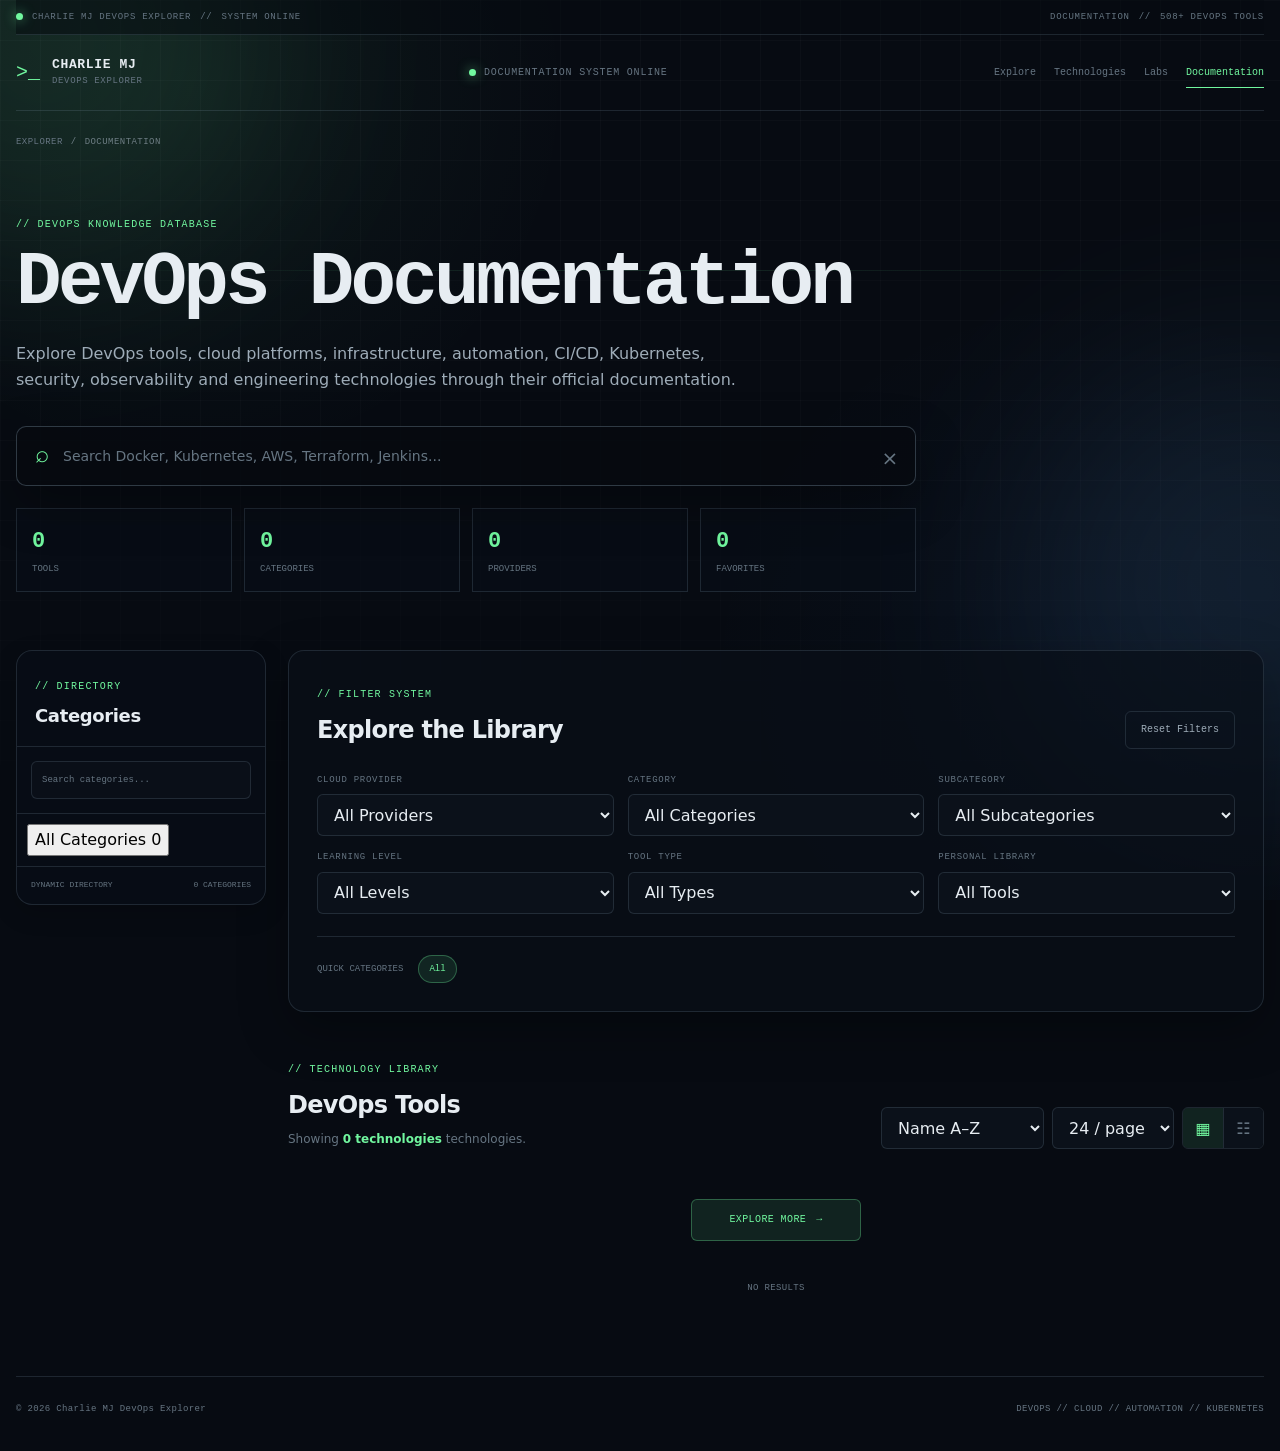
==== commit 3985f2f4: "new update version" ====
--- a/pages/devops-documentation/index.html
+++ b/pages/devops-documentation/index.html
@@ -17,7 +17,7 @@
              documentation.
 
          Data source:
-             ../../data/devops-tools.json
+             ../../data/official-documentation.json
 
          Stylesheet:
              ./css/devops-documentation.css
@@ -75,7 +75,7 @@
 
          The JavaScript reads categories directly from:
 
-             ../../data/devops-tools.json
+             ../../data/official-documentation.json
 
          Therefore, when a new category is added to the JSON database,
          the JavaScript can automatically update:
@@ -704,7 +704,7 @@
                          Monitoring            35
                          ...
 
-                     If a new category is added to devops-tools.json,
+                     If a new category is added to official-documentation.json,
                      JavaScript can automatically add it here.
                      ==================================================== -->
 
@@ -1697,7 +1697,7 @@
 
          It is responsible for:
 
-             - Loading devops-tools.json
+             - Loading official-documentation.json
              - Rendering documentation tools
              - Dynamic categories
              - Dynamic category sidebar
